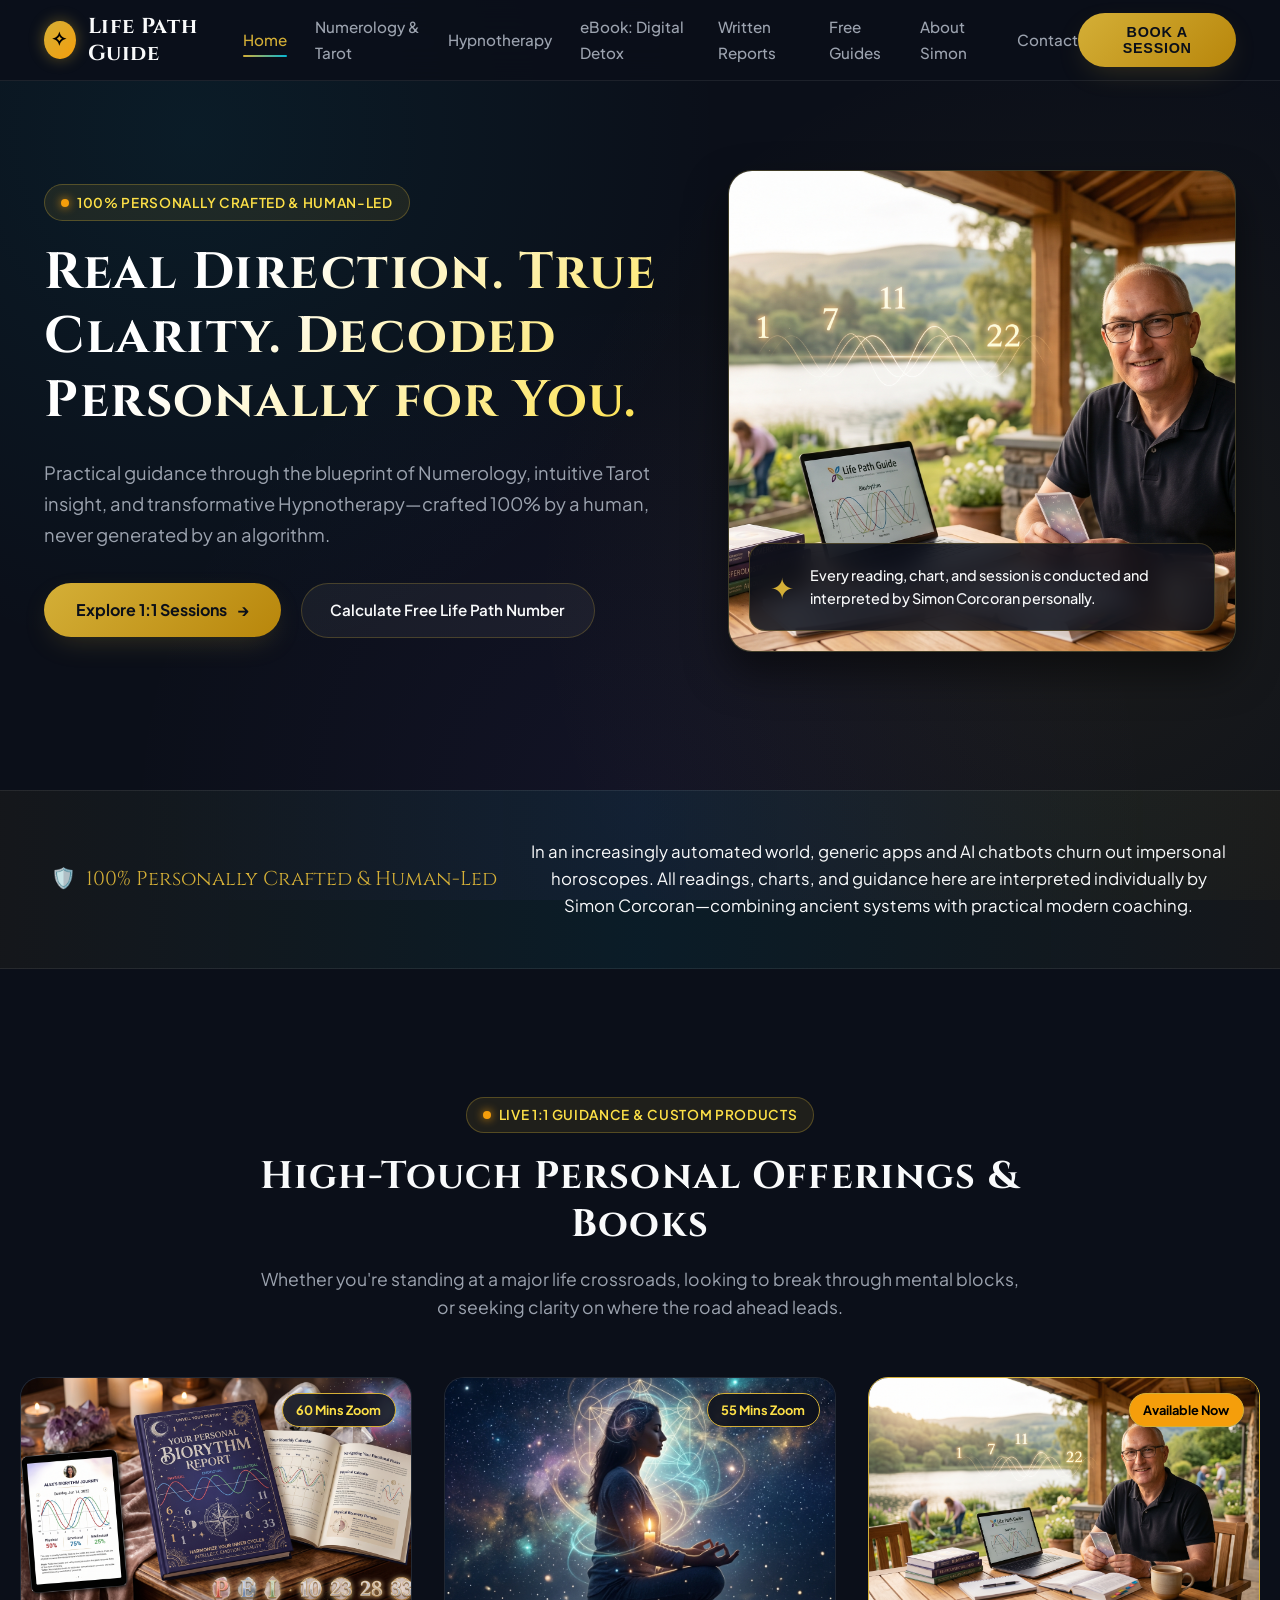
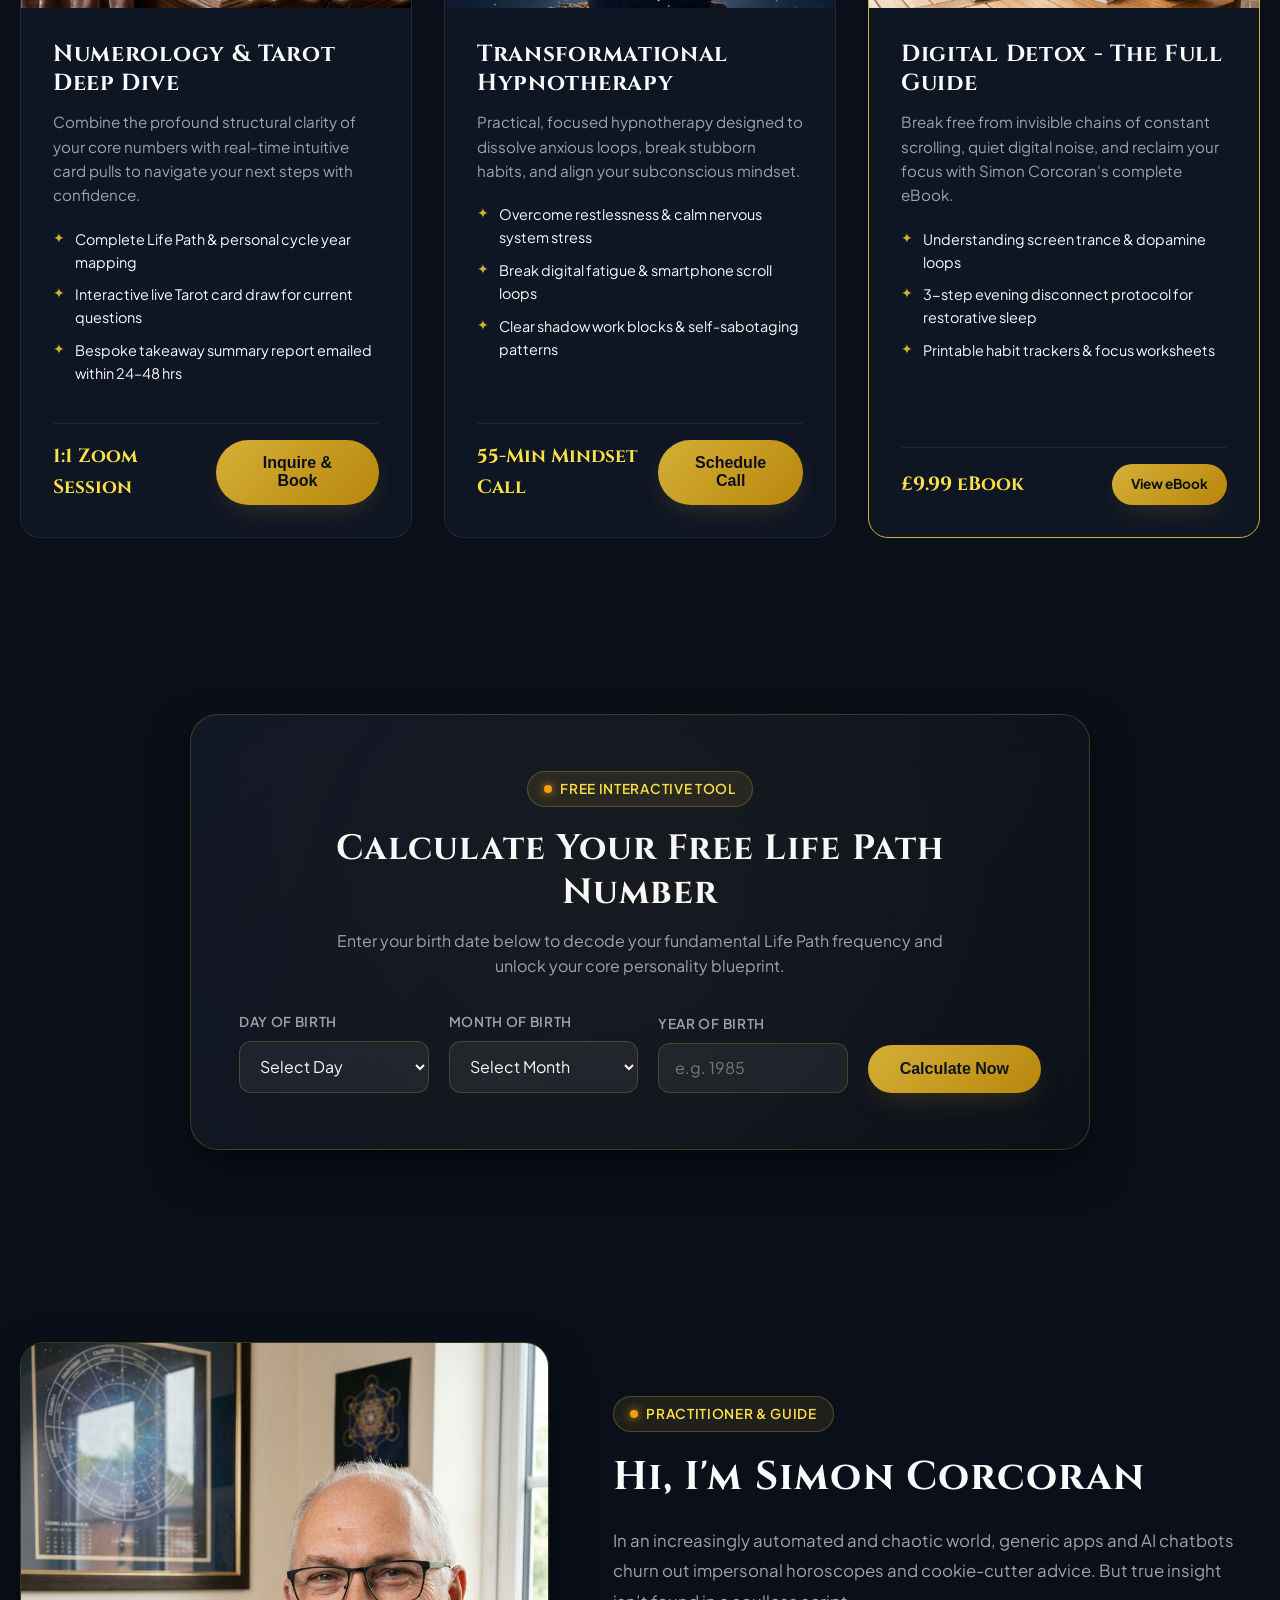
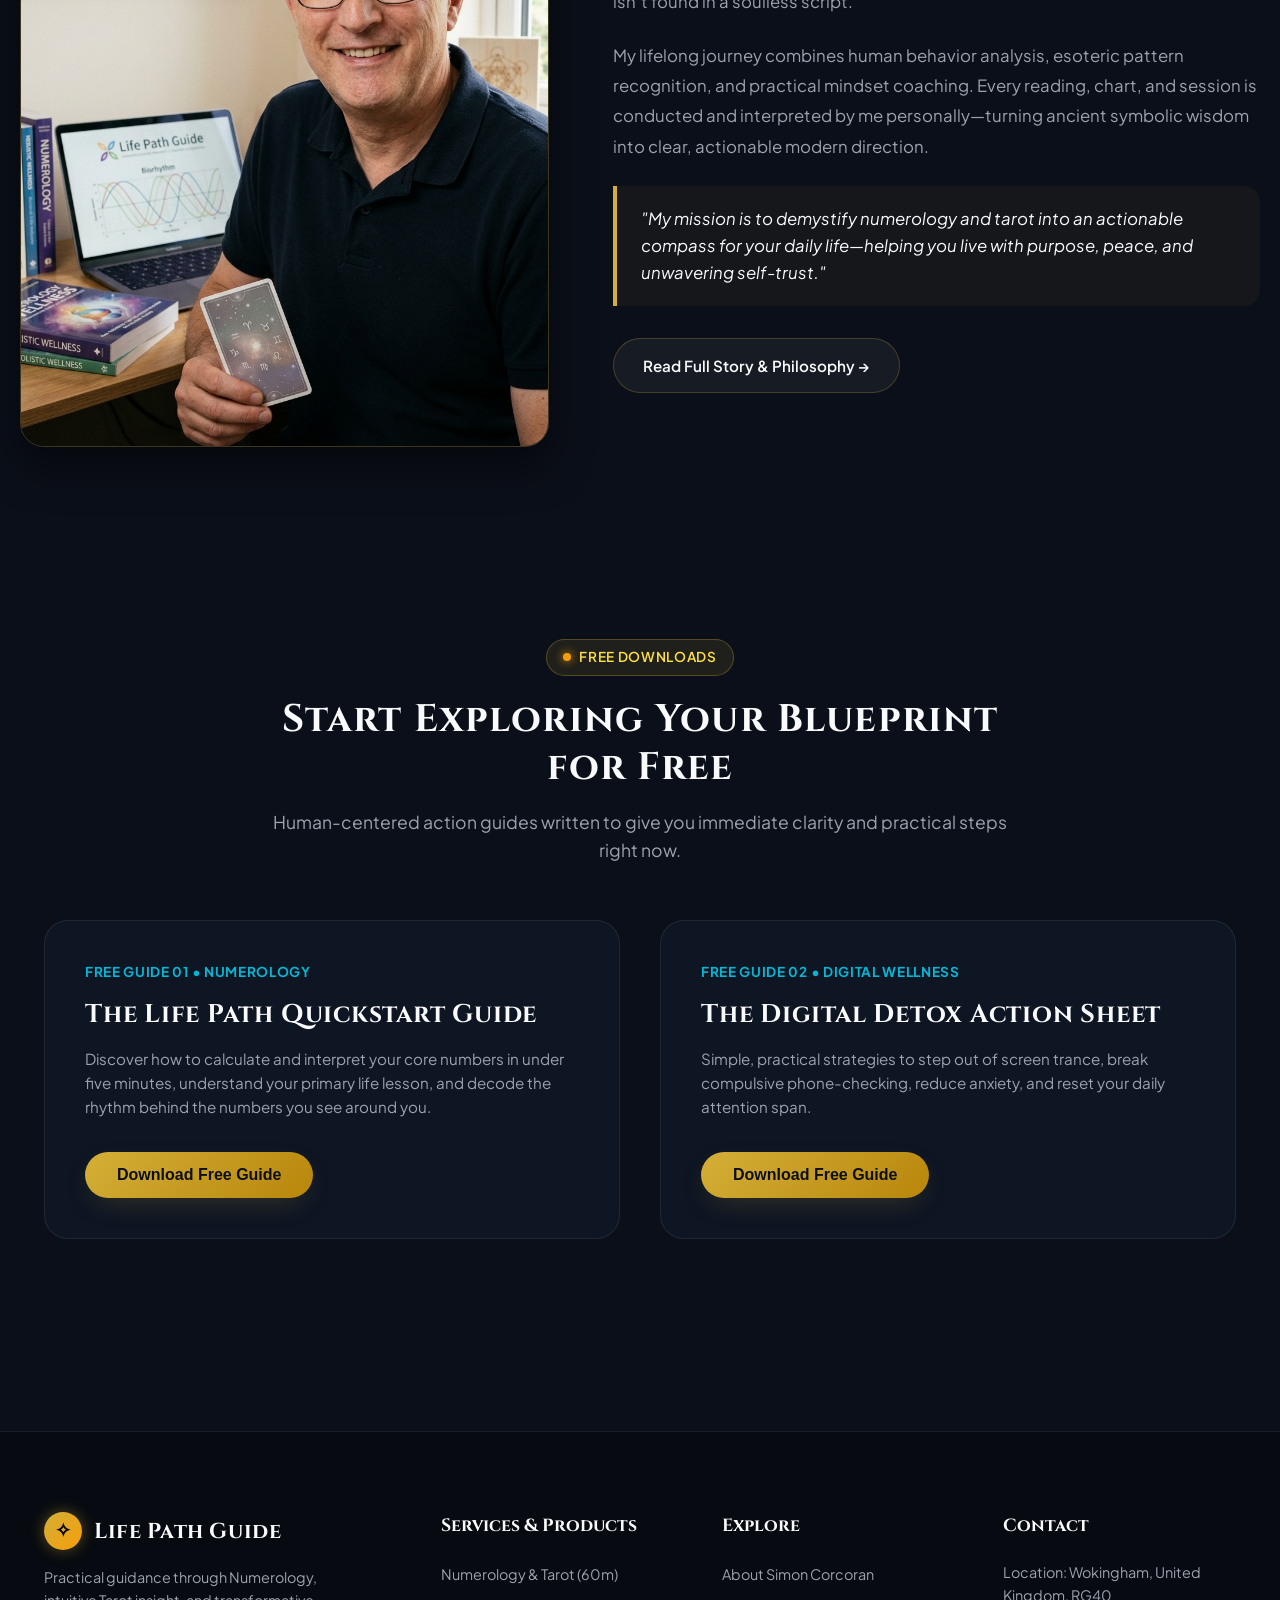
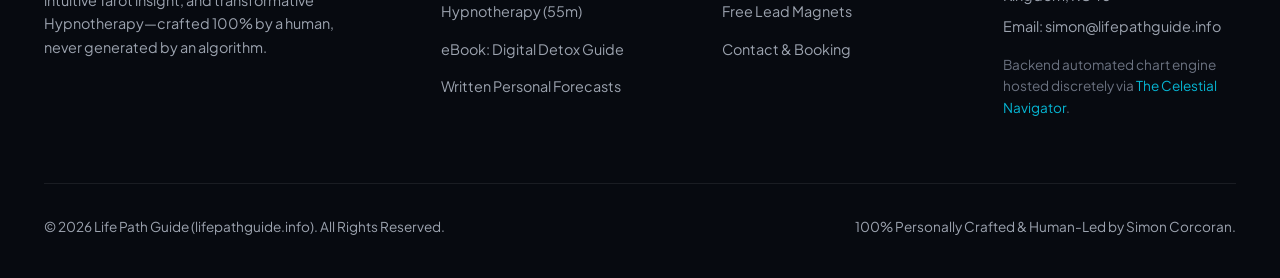
==== LifePathGuide/index.html @ 07bcfd87 "Initial commit for Life Path Guide site" ====
<!DOCTYPE html>
<html lang="en">
<head>
  <meta charset="UTF-8">
  <meta name="viewport" content="width=device-width, initial-scale=1.0">
  <title>Life Path Guide | Real Direction & True Clarity | Simon Corcoran</title>
  <meta name="description" content="Personal, human-centered Numerology, Tarot readings, and Hypnotherapy with Simon Corcoran. Demystifying your life path into actionable clarity.">
  <link rel="stylesheet" href="styles.css">
</head>
<body>

  <!-- HEADER / NAVIGATION -->
  <header class="site-header">
    <div class="container header-container">
      <a href="index.html" class="brand-logo">
        <span class="symbol">✧</span>
        <span>Life Path Guide</span>
      </a>

      <ul class="nav-links">
        <li><a href="index.html" class="nav-link active">Home</a></li>
        <li><a href="numerology-tarot.html" class="nav-link">Numerology & Tarot</a></li>
        <li><a href="hypnotherapy.html" class="nav-link">Hypnotherapy</a></li>
        <li><a href="digital-detox-ebook.html" class="nav-link">eBook: Digital Detox</a></li>
        <li><a href="written-reports.html" class="nav-link">Written Reports</a></li>
        <li><a href="free-guides.html" class="nav-link">Free Guides</a></li>
        <li><a href="about.html" class="nav-link">About Simon</a></li>
        <li><a href="contact.html" class="nav-link">Contact</a></li>
      </ul>

      <button class="nav-cta-btn" data-open-booking data-service="Numerology & Tarot Deep Dive (60 Mins)">
        <span>Book a Session</span>
      </button>

      <button class="mobile-menu-toggle" aria-label="Toggle Mobile Menu">☰</button>
    </div>
  </header>

  <!-- HERO SECTION -->
  <section class="hero-section">
    <div class="container hero-grid">
      <div class="hero-content">
        <div class="badge-pill">
          <span class="icon-dot"></span>
          <span>100% Personally Crafted & Human-Led</span>
        </div>
        <h1>Real Direction. True Clarity. Decoded Personally for You.</h1>
        <p class="hero-subtitle">
          Practical guidance through the blueprint of Numerology, intuitive Tarot insight, and transformative Hypnotherapy—crafted 100% by a human, never generated by an algorithm.
        </p>
        <div class="hero-ctas">
          <a href="#services" class="btn-primary">
            <span>Explore 1:1 Sessions</span>
            <span>→</span>
          </a>
          <a href="#calculator" class="btn-secondary">
            <span>Calculate Free Life Path Number</span>
          </a>
        </div>
      </div>

      <div class="hero-media-card">
        <img src="assets/images/digital-products-hero.jpg" alt="Life Path Guide Biorhythm & Numerology Forecasts">
        <div class="hero-overlay-tag">
          <span class="tag-icon">✦</span>
          <p>Every reading, chart, and session is conducted and interpreted by Simon Corcoran personally.</p>
        </div>
      </div>
    </div>
  </section>

  <!-- CORE DIFFERENTIATOR BANNER -->
  <section class="differentiator-banner">
    <div class="container banner-content">
      <div class="banner-badge">
        <span>🛡️</span>
        <span>100% Personally Crafted & Human-Led</span>
      </div>
      <p class="banner-text">
        In an increasingly automated world, generic apps and AI chatbots churn out impersonal horoscopes. All readings, charts, and guidance here are interpreted individually by Simon Corcoran—combining ancient systems with practical modern coaching.
      </p>
    </div>
  </section>

  <!-- SECTION 1: 1:1 LIVE SESSIONS & FEATURED EBOOK -->
  <section id="services" class="container" style="padding: 5rem 0;">
    <div class="section-header">
      <div class="badge-pill">
        <span class="icon-dot"></span>
        <span>Live 1:1 Guidance & Custom Products</span>
      </div>
      <h2>High-Touch Personal Offerings & Books</h2>
      <p>Whether you're standing at a major life crossroads, looking to break through mental blocks, or seeking clarity on where the road ahead leads.</p>
    </div>

    <div class="grid-3">
      <!-- Card 1: Numerology & Tarot -->
      <div class="product-card">
        <div class="card-img-wrapper">
          <img src="assets/images/numerology-workspace.jpg" alt="Numerology and Tarot 60 Mins Zoom Session">
          <span class="card-tag">60 Mins Zoom</span>
        </div>
        <div class="card-body">
          <h3>Numerology & Tarot Deep Dive</h3>
          <p class="card-pitch">Combine the profound structural clarity of your core numbers with real-time intuitive card pulls to navigate your next steps with confidence.</p>
          <ul class="card-features">
            <li>Complete Life Path & personal cycle year mapping</li>
            <li>Interactive live Tarot card draw for current questions</li>
            <li>Bespoke takeaway summary report emailed within 24–48 hrs</li>
          </ul>
          <div class="card-footer">
            <span class="card-price">1:1 Zoom Session</span>
            <button class="btn-primary" data-open-booking data-service="Numerology & Tarot Deep Dive (60 Mins)">Inquire & Book</button>
          </div>
        </div>
      </div>

      <!-- Card 2: Hypnotherapy -->
      <div class="product-card">
        <div class="card-img-wrapper">
          <img src="assets/images/hypnotherapy-transformational.png" alt="Transformational Hypnotherapy Session">
          <span class="card-tag">55 Mins Zoom</span>
        </div>
        <div class="card-body">
          <h3>Transformational Hypnotherapy</h3>
          <p class="card-pitch">Practical, focused hypnotherapy designed to dissolve anxious loops, break stubborn habits, and align your subconscious mindset.</p>
          <ul class="card-features">
            <li>Overcome restlessness & calm nervous system stress</li>
            <li>Break digital fatigue & smartphone scroll loops</li>
            <li>Clear shadow work blocks & self-sabotaging patterns</li>
          </ul>
          <div class="card-footer">
            <span class="card-price">55-Min Mindset Call</span>
            <button class="btn-primary" data-open-booking data-service="Transformational Hypnotherapy (55 Mins)">Schedule Call</button>
          </div>
        </div>
      </div>

      <!-- Card 3: Featured eBook Digital Detox -->
      <div class="product-card" style="border-color: var(--gold-primary);">
        <div class="card-img-wrapper">
          <img src="assets/images/digital-products-hero.jpg" alt="Digital Detox The Full Guide eBook by Simon Corcoran">
          <span class="card-tag" style="background: var(--gold-glow); color: #000;">Available Now</span>
        </div>
        <div class="card-body">
          <h3>Digital Detox - The Full Guide</h3>
          <p class="card-pitch">Break free from invisible chains of constant scrolling, quiet digital noise, and reclaim your focus with Simon Corcoran's complete eBook.</p>
          <ul class="card-features">
            <li>Understanding screen trance & dopamine loops</li>
            <li>3-step evening disconnect protocol for restorative sleep</li>
            <li>Printable habit trackers & focus worksheets</li>
          </ul>
          <div class="card-footer">
            <span class="card-price">£9.99 eBook</span>
            <a href="digital-detox-ebook.html" class="btn-primary" style="padding: 0.6rem 1.2rem; font-size: 0.85rem;">View eBook</a>
          </div>
        </div>
      </div>
    </div>
  </section>

  <!-- INTERACTIVE CALCULATOR SECTION -->
  <section id="calculator" class="calculator-section">
    <div class="container">
      <div class="calculator-box">
        <div style="text-align: center; max-width: 650px; margin: 0 auto 2rem;">
          <div class="badge-pill">
            <span class="icon-dot"></span>
            <span>Free Interactive Tool</span>
          </div>
          <h2 style="font-size: 2.2rem; margin-bottom: 0.8rem;">Calculate Your Free Life Path Number</h2>
          <p>Enter your birth date below to decode your fundamental Life Path frequency and unlock your core personality blueprint.</p>
        </div>

        <div class="calc-inputs">
          <div class="input-group">
            <label for="calcDay">Day of Birth</label>
            <select id="calcDay">
              <option value="">Select Day</option>
              <script>
                for(let i=1; i<=31; i++) {
                  document.write(`<option value="${i}">${i}</option>`);
                }
              </script>
            </select>
          </div>

          <div class="input-group">
            <label for="calcMonth">Month of Birth</label>
            <select id="calcMonth">
              <option value="">Select Month</option>
              <option value="1">January (1)</option>
              <option value="2">February (2)</option>
              <option value="3">March (3)</option>
              <option value="4">April (4)</option>
              <option value="5">May (5)</option>
              <option value="6">June (6)</option>
              <option value="7">July (7)</option>
              <option value="8">August (8)</option>
              <option value="9">September (9)</option>
              <option value="10">October (10)</option>
              <option value="11">November (11)</option>
              <option value="12">December (12)</option>
            </select>
          </div>

          <div class="input-group">
            <label for="calcYear">Year of Birth</label>
            <input type="number" id="calcYear" placeholder="e.g. 1985" min="1920" max="2026">
          </div>

          <button id="calcBtn" class="btn-primary" style="height: 48px;">
            <span>Calculate Now</span>
          </button>
        </div>

        <!-- Result Card -->
        <div id="calcResultDisplay" class="calc-result-display">
          <div class="calc-result-header">
            <div id="resNumberBadge" class="number-badge">7</div>
            <div>
              <h4 id="resTitle">Life Path 7: The Intuitive Seeker</h4>
              <p id="resTrait">Wisdom, Esoteric Depth & Truth Seeking</p>
            </div>
          </div>
          <div class="calc-result-body">
            <p id="resDesc">Your Life Path number reveals the core frequency of your lifetime.</p>
            <div style="display: flex; gap: 1rem; align-items: center; flex-wrap: wrap;">
              <button class="btn-primary" data-open-booking data-service="Numerology & Tarot Deep Dive (60 Mins)">Book Full 60-Min Zoom Session</button>
              <a href="numerology-tarot.html" class="btn-secondary">Learn How We Unpack This</a>
            </div>
          </div>
        </div>
      </div>
    </div>
  </section>

  <!-- SECTION 2: ABOUT SIMON -->
  <section class="about-section container">
    <div class="about-grid">
      <div class="about-img-frame">
        <img src="assets/images/simon-portrait.jpg" alt="Simon Corcoran Life Path Guide Practitioner">
      </div>
      <div class="about-content">
        <div class="badge-pill">
          <span class="icon-dot"></span>
          <span>Practitioner & Guide</span>
        </div>
        <h2>Hi, I'm Simon Corcoran</h2>
        <p class="about-bio">
          In an increasingly automated and chaotic world, generic apps and AI chatbots churn out impersonal horoscopes and cookie-cutter advice. But true insight isn’t found in a soulless script.
        </p>
        <p class="about-bio">
          My lifelong journey combines human behavior analysis, esoteric pattern recognition, and practical mindset coaching. Every reading, chart, and session is conducted and interpreted by me personally—turning ancient symbolic wisdom into clear, actionable modern direction.
        </p>

        <div class="philosophy-box">
          <p>"My mission is to demystify numerology and tarot into an actionable compass for your daily life—helping you live with purpose, peace, and unwavering self-trust."</p>
        </div>

        <a href="about.html" class="btn-secondary">Read Full Story & Philosophy →</a>
      </div>
    </div>
  </section>

  <!-- SECTION 3: FREE RESOURCES & LEAD MAGNETS -->
  <section class="lead-magnets-section">
    <div class="container">
      <div class="section-header">
        <div class="badge-pill">
          <span class="icon-dot"></span>
          <span>Free Downloads</span>
        </div>
        <h2>Start Exploring Your Blueprint for Free</h2>
        <p>Human-centered action guides written to give you immediate clarity and practical steps right now.</p>
      </div>

      <div class="grid-2">
        <!-- Guide 1 -->
        <div class="guide-card">
          <span class="guide-badge">Free Guide 01 • Numerology</span>
          <h3>The Life Path Quickstart Guide</h3>
          <p>Discover how to calculate and interpret your core numbers in under five minutes, understand your primary life lesson, and decode the rhythm behind the numbers you see around you.</p>
          <div>
            <button class="btn-primary" data-open-guide data-guide="The Life Path Quickstart Guide">Download Free Guide</button>
          </div>
        </div>

        <!-- Guide 2 -->
        <div class="guide-card">
          <span class="guide-badge">Free Guide 02 • Digital Wellness</span>
          <h3>The Digital Detox Action Sheet</h3>
          <p>Simple, practical strategies to step out of screen trance, break compulsive phone-checking, reduce anxiety, and reset your daily attention span.</p>
          <div>
            <button class="btn-primary" data-open-guide data-guide="The Digital Detox Action Sheet">Download Free Guide</button>
          </div>
        </div>
      </div>
    </div>
  </section>

  <!-- FOOTER -->
  <footer class="site-footer">
    <div class="container">
      <div class="footer-grid">
        <div class="footer-brand">
          <a href="index.html" class="brand-logo">
            <span class="symbol">✧</span>
            <span>Life Path Guide</span>
          </a>
          <p>Practical guidance through Numerology, intuitive Tarot insight, and transformative Hypnotherapy—crafted 100% by a human, never generated by an algorithm.</p>
        </div>

        <div class="footer-col">
          <h5>Services & Products</h5>
          <ul class="footer-links">
            <li><a href="numerology-tarot.html">Numerology & Tarot (60m)</a></li>
            <li><a href="hypnotherapy.html">Hypnotherapy (55m)</a></li>
            <li><a href="digital-detox-ebook.html">eBook: Digital Detox Guide</a></li>
            <li><a href="written-reports.html">Written Personal Forecasts</a></li>
          </ul>
        </div>

        <div class="footer-col">
          <h5>Explore</h5>
          <ul class="footer-links">
            <li><a href="about.html">About Simon Corcoran</a></li>
            <li><a href="free-guides.html">Free Lead Magnets</a></li>
            <li><a href="contact.html">Contact & Booking</a></li>
          </ul>
        </div>

        <div class="footer-col">
          <h5>Contact</h5>
          <p style="font-size: 0.9rem; color: var(--text-muted);">Location: Wokingham, United Kingdom, RG40</p>
          <p style="font-size: 0.9rem; color: var(--text-muted); margin-top: 0.5rem;">Email: simon@lifepathguide.info</p>
          <p style="font-size: 0.85rem; margin-top: 1rem; color: var(--text-dim);">
            Backend automated chart engine hosted discretely via <a href="https://www.thecelestialnavigator.com/" target="_blank" class="satellite-link">The Celestial Navigator</a>.
          </p>
        </div>
      </div>

      <div class="footer-bottom">
        <p>&copy; 2026 Life Path Guide (lifepathguide.info). All Rights Reserved.</p>
        <p>100% Personally Crafted & Human-Led by Simon Corcoran.</p>
      </div>
    </div>
  </footer>

  <!-- BOOKING MODAL -->
  <div id="bookingModal" class="modal-overlay">
    <div class="modal-card">
      <button id="closeBookingModal" class="modal-close-btn">✕</button>
      <h3 class="modal-title">Inquire & Book a 1:1 Session</h3>
      <p class="modal-subtitle">Direct, friction-free booking. Speak directly with Simon to set your date & time.</p>

      <form id="bookingForm" class="form-grid">
        <div class="form-field">
          <label for="bookServiceSelect">Service Selected</label>
          <select id="bookingServiceSelect" required>
            <option value="Numerology & Tarot Deep Dive (60 Mins)">Numerology & Tarot Deep Dive (60 Mins Zoom)</option>
            <option value="Transformational Hypnotherapy (55 Mins)">Transformational Hypnotherapy (55 Mins Zoom)</option>
            <option value="Digital Detox eBook Purchase">Digital Detox - The Full Guide (eBook)</option>
            <option value="Written Forecast Report">Written Forecast Report (24–48 Hr Email)</option>
          </select>
        </div>

        <div class="form-field">
          <label for="bookName">Your Full Name</label>
          <input type="text" id="bookName" placeholder="e.g. Sarah Jenkins" required>
        </div>

        <div class="form-field">
          <label for="bookEmail">Email Address</label>
          <input type="email" id="bookEmail" placeholder="sarah@example.com" required>
        </div>

        <div class="form-field">
          <label for="bookDate">Preferred Date / Time Window</label>
          <input type="text" id="bookDate" placeholder="e.g. Next Tuesday afternoon">
        </div>

        <div class="form-field">
          <label for="bookNotes">What specific questions or area of focus would you like to explore?</label>
          <textarea id="bookNotes" placeholder="Share any context about your current life situation..."></textarea>
        </div>

        <button type="submit" class="btn-primary" style="width: 100%; justify-content: center; margin-top: 1rem;">
          Submit Request to Simon
        </button>
      </form>
    </div>
  </div>

  <!-- FREE GUIDE DOWNLOAD MODAL -->
  <div id="guideModal" class="modal-overlay">
    <div class="modal-card">
      <button id="closeGuideModal" class="modal-close-btn">✕</button>
      <h3 id="modalGuideTitle" class="modal-title">Download Free Guide</h3>
      <p class="modal-subtitle">Enter your email below to receive instant access to your PDF copy.</p>

      <form id="guideForm" class="form-grid">
        <div class="form-field">
          <label for="guideName">First Name</label>
          <input type="text" id="guideName" placeholder="e.g. Alex" required>
        </div>

        <div class="form-field">
          <label for="guideEmail">Email Address</label>
          <input type="email" id="guideEmail" placeholder="alex@example.com" required>
        </div>

        <button type="submit" class="btn-primary" style="width: 100%; justify-content: center; margin-top: 1rem;">
          Get Instant Free Access
        </button>
      </form>
    </div>
  </div>

  <script src="main.js"></script>
</body>
</html>
---- LifePathGuide/styles.css ----
/* ==========================================================================
   LIFE PATH GUIDE - Core Design System & Styling
   Domain: lifepathguide.info | Practicioner: Simon Corcoran
   Theme: Premium Dark Celestial & Human-Led Mindset Transformation
   ========================================================================== */

@import url('https://fonts.googleapis.com/css2?family=Cinzel:wght@500;600;700;800&family=Plus+Jakarta+Sans:wght@300;400;500;600;700&display=swap');

:root {
  /* Color Tokens */
  --bg-dark: #0B0F19;
  --bg-card: rgba(17, 24, 39, 0.75);
  --bg-card-hover: rgba(26, 36, 56, 0.85);
  --bg-nav: rgba(11, 15, 25, 0.85);
  
  --gold-primary: #D4AF37;
  --gold-glow: #F59E0B;
  --gold-light: #FDE047;
  
  --cyan-accent: #06B6D4;
  --cyan-glow: #38BDF8;
  --purple-accent: #8B5CF6;
  
  --text-main: #F9FAFB;
  --text-muted: #9CA3AF;
  --text-dim: #6B7280;
  
  --border-glow: rgba(212, 175, 55, 0.25);
  --border-subtle: rgba(255, 255, 255, 0.08);
  
  /* Fonts */
  --font-heading: 'Cinzel', serif;
  --font-body: 'Plus Jakarta Sans', -apple-system, BlinkMacSystemFont, sans-serif;
  
  /* Transition & Shadow */
  --transition-fast: 0.2s cubic-bezier(0.4, 0, 0.2, 1);
  --transition-smooth: 0.35s cubic-bezier(0.16, 1, 0.3, 1);
  --shadow-gold: 0 10px 30px -10px rgba(212, 175, 55, 0.25);
  --shadow-card: 0 20px 40px rgba(0, 0, 0, 0.5);
}

/* Reset & Base */
*, *::before, *::after {
  box-sizing: border-box;
  margin: 0;
  padding: 0;
}

html {
  scroll-behavior: smooth;
  font-size: 16px;
}

body {
  background-color: var(--bg-dark);
  color: var(--text-main);
  font-family: var(--font-body);
  line-height: 1.6;
  overflow-x: hidden;
  position: relative;
  background-image: 
    radial-gradient(circle at 15% 15%, rgba(6, 182, 212, 0.08) 0%, transparent 40%),
    radial-gradient(circle at 85% 65%, rgba(212, 175, 55, 0.08) 0%, transparent 45%),
    radial-gradient(circle at 50% 90%, rgba(139, 92, 246, 0.06) 0%, transparent 50%);
  background-attachment: fixed;
}

/* Typography */
h1, h2, h3, h4, .brand-logo {
  font-family: var(--font-heading);
  letter-spacing: 0.03em;
  color: var(--text-main);
  line-height: 1.25;
}

p {
  color: var(--text-muted);
}

a {
  color: var(--gold-primary);
  text-decoration: none;
  transition: color var(--transition-fast);
}

a:hover {
  color: var(--gold-light);
}

/* Container */
.container {
  width: 100%;
  max-width: 1240px;
  margin: 0 auto;
  padding: 0 1.5rem;
}

/* Header & Navigation */
.site-header {
  position: fixed;
  top: 0;
  left: 0;
  right: 0;
  z-index: 1000;
  background: var(--bg-nav);
  backdrop-filter: blur(16px);
  border-bottom: 1px solid var(--border-subtle);
  transition: all var(--transition-fast);
}

.header-container {
  display: flex;
  align-items: center;
  justify-content: space-between;
  height: 80px;
}

.brand-logo {
  display: flex;
  align-items: center;
  gap: 0.75rem;
  font-size: 1.35rem;
  font-weight: 700;
  color: var(--text-main);
}

.brand-logo .symbol {
  width: 38px;
  height: 38px;
  background: linear-gradient(135deg, var(--gold-primary), var(--gold-glow));
  border-radius: 50%;
  display: flex;
  align-items: center;
  justify-content: center;
  font-size: 1.2rem;
  color: #000;
  box-shadow: 0 0 15px rgba(212, 175, 55, 0.4);
}

.nav-links {
  display: flex;
  align-items: center;
  gap: 1.75rem;
  list-style: none;
}

.nav-link {
  color: var(--text-muted);
  font-size: 0.95rem;
  font-weight: 500;
  transition: color var(--transition-fast);
  position: relative;
  padding: 0.5rem 0;
}

.nav-link:hover, .nav-link.active {
  color: var(--gold-primary);
}

.nav-link.active::after {
  content: '';
  position: absolute;
  bottom: 0;
  left: 0;
  width: 100%;
  height: 2px;
  background: linear-gradient(90deg, var(--gold-primary), var(--cyan-accent));
  border-radius: 2px;
}

.nav-cta-btn {
  background: linear-gradient(135deg, var(--gold-primary), #B8860B);
  color: #0B0F19;
  font-weight: 700;
  font-size: 0.9rem;
  padding: 0.7rem 1.4rem;
  border-radius: 50px;
  text-transform: uppercase;
  letter-spacing: 0.05em;
  box-shadow: var(--shadow-gold);
  transition: all var(--transition-fast);
  display: inline-flex;
  align-items: center;
  gap: 0.5rem;
  border: none;
  cursor: pointer;
}

.nav-cta-btn:hover {
  transform: translateY(-2px);
  box-shadow: 0 12px 35px -5px rgba(212, 175, 55, 0.45);
  color: #000;
}

.mobile-menu-toggle {
  display: none;
  background: none;
  border: none;
  color: var(--text-main);
  font-size: 1.5rem;
  cursor: pointer;
}

/* Badge / Pills */
.badge-pill {
  display: inline-flex;
  align-items: center;
  gap: 0.5rem;
  padding: 0.4rem 1rem;
  border-radius: 50px;
  font-size: 0.85rem;
  font-weight: 600;
  letter-spacing: 0.05em;
  text-transform: uppercase;
  background: rgba(212, 175, 55, 0.1);
  border: 1px solid rgba(212, 175, 55, 0.3);
  color: var(--gold-light);
  margin-bottom: 1.25rem;
}

.badge-pill .icon-dot {
  width: 8px;
  height: 8px;
  background: var(--gold-glow);
  border-radius: 50%;
  box-shadow: 0 0 10px var(--gold-glow);
}

/* Hero Section */
.hero-section {
  padding: 170px 0 90px;
  position: relative;
}

.hero-grid {
  display: grid;
  grid-template-columns: 1.1fr 0.9fr;
  gap: 4rem;
  align-items: center;
}

.hero-content h1 {
  font-size: 3.2rem;
  margin-bottom: 1.5rem;
  background: linear-gradient(135deg, #FFFFFF 30%, var(--gold-light) 100%);
  -webkit-background-clip: text;
  -webkit-text-fill-color: transparent;
}

.hero-content p.hero-subtitle {
  font-size: 1.15rem;
  line-height: 1.7;
  margin-bottom: 2rem;
  color: var(--text-muted);
}

.hero-ctas {
  display: flex;
  align-items: center;
  gap: 1.25rem;
  flex-wrap: wrap;
}

.btn-primary {
  background: linear-gradient(135deg, var(--gold-primary), #B8860B);
  color: #0B0F19;
  font-weight: 700;
  padding: 0.9rem 2rem;
  border-radius: 50px;
  font-size: 1rem;
  box-shadow: var(--shadow-gold);
  border: none;
  cursor: pointer;
  display: inline-flex;
  align-items: center;
  gap: 0.6rem;
  transition: all var(--transition-fast);
}

.btn-primary:hover {
  transform: translateY(-2px);
  box-shadow: 0 15px 40px rgba(212, 175, 55, 0.4);
  color: #000;
}

.btn-secondary {
  background: rgba(255, 255, 255, 0.05);
  border: 1px solid var(--border-glow);
  color: var(--text-main);
  font-weight: 600;
  padding: 0.9rem 1.8rem;
  border-radius: 50px;
  font-size: 0.95rem;
  display: inline-flex;
  align-items: center;
  gap: 0.5rem;
  transition: all var(--transition-fast);
  cursor: pointer;
}

.btn-secondary:hover {
  background: rgba(212, 175, 55, 0.15);
  border-color: var(--gold-primary);
  color: var(--gold-light);
}

.hero-media-card {
  position: relative;
  border-radius: 24px;
  overflow: hidden;
  background: var(--bg-card);
  border: 1px solid var(--border-glow);
  box-shadow: var(--shadow-card);
}

.hero-media-card img {
  width: 100%;
  height: 480px;
  object-fit: cover;
  display: block;
}

.hero-overlay-tag {
  position: absolute;
  bottom: 20px;
  left: 20px;
  right: 20px;
  background: rgba(11, 15, 25, 0.85);
  backdrop-filter: blur(12px);
  padding: 1.25rem;
  border-radius: 16px;
  border: 1px solid var(--border-glow);
  display: flex;
  align-items: center;
  gap: 1rem;
}

.hero-overlay-tag .tag-icon {
  font-size: 1.8rem;
  color: var(--gold-primary);
}

.hero-overlay-tag p {
  font-size: 0.9rem;
  color: var(--text-main);
  margin: 0;
  font-weight: 500;
}

/* Core Differentiator Banner */
.differentiator-banner {
  padding: 3rem 0;
  background: linear-gradient(90deg, rgba(212, 175, 55, 0.05), rgba(6, 182, 212, 0.08), rgba(212, 175, 55, 0.05));
  border-top: 1px solid var(--border-subtle);
  border-bottom: 1px solid var(--border-subtle);
  margin: 3rem 0;
}

.banner-content {
  display: flex;
  align-items: center;
  justify-content: center;
  gap: 2rem;
  text-align: center;
  flex-wrap: wrap;
}

.banner-badge {
  font-family: var(--font-heading);
  font-size: 1.25rem;
  color: var(--gold-primary);
  display: flex;
  align-items: center;
  gap: 0.6rem;
}

.banner-text {
  font-size: 1.05rem;
  color: var(--text-main);
  max-width: 700px;
}

/* Section Header */
.section-header {
  text-align: center;
  max-width: 760px;
  margin: 0 auto 3.5rem;
}

.section-header h2 {
  font-size: 2.4rem;
  margin-bottom: 1rem;
}

.section-header p {
  font-size: 1.1rem;
}

/* Cards Grid Layout */
.grid-3 {
  display: grid;
  grid-template-columns: repeat(3, 1fr);
  gap: 2rem;
}

.grid-2 {
  display: grid;
  grid-template-columns: repeat(2, 1fr);
  gap: 2.5rem;
}

.product-card {
  background: var(--bg-card);
  backdrop-filter: blur(16px);
  border: 1px solid var(--border-subtle);
  border-radius: 20px;
  overflow: hidden;
  transition: all var(--transition-smooth);
  display: flex;
  flex-direction: column;
  position: relative;
}

.product-card:hover {
  transform: translateY(-8px);
  border-color: var(--border-glow);
  box-shadow: 0 20px 45px rgba(0, 0, 0, 0.6), 0 0 25px rgba(212, 175, 55, 0.15);
  background: var(--bg-card-hover);
}

.card-img-wrapper {
  position: relative;
  height: 230px;
  overflow: hidden;
}

.card-img-wrapper img {
  width: 100%;
  height: 100%;
  object-fit: cover;
  transition: transform 0.6s ease;
}

.product-card:hover .card-img-wrapper img {
  transform: scale(1.05);
}

.card-tag {
  position: absolute;
  top: 15px;
  right: 15px;
  background: rgba(11, 15, 25, 0.85);
  backdrop-filter: blur(8px);
  border: 1px solid var(--gold-primary);
  color: var(--gold-light);
  font-size: 0.8rem;
  font-weight: 700;
  padding: 0.35rem 0.85rem;
  border-radius: 50px;
}

.card-body {
  padding: 2rem;
  display: flex;
  flex-direction: column;
  flex-grow: 1;
}

.card-body h3 {
  font-size: 1.45rem;
  margin-bottom: 0.75rem;
}

.card-body p.card-pitch {
  font-size: 0.95rem;
  margin-bottom: 1.25rem;
  line-height: 1.6;
}

.card-features {
  list-style: none;
  margin-bottom: 1.75rem;
  flex-grow: 1;
}

.card-features li {
  font-size: 0.9rem;
  color: var(--text-main);
  margin-bottom: 0.6rem;
  display: flex;
  align-items: flex-start;
  gap: 0.6rem;
}

.card-features li::before {
  content: "✦";
  color: var(--gold-primary);
  font-size: 0.85rem;
  line-height: 1.4;
}

.card-footer {
  margin-top: auto;
  display: flex;
  align-items: center;
  justify-content: space-between;
  gap: 1rem;
  padding-top: 1rem;
  border-top: 1px solid var(--border-subtle);
}

.card-price {
  font-size: 1.2rem;
  font-weight: 700;
  color: var(--gold-light);
  font-family: var(--font-heading);
}

/* Interactive Life Path Calculator Section */
.calculator-section {
  padding: 6rem 0;
  background: relative;
}

.calculator-box {
  background: linear-gradient(135deg, rgba(17, 24, 39, 0.9), rgba(11, 15, 25, 0.95));
  backdrop-filter: blur(20px);
  border: 1px solid var(--border-glow);
  border-radius: 28px;
  padding: 3.5rem 3rem;
  box-shadow: var(--shadow-card);
  max-width: 900px;
  margin: 0 auto;
  position: relative;
  overflow: hidden;
}

.calculator-box::before {
  content: '';
  position: absolute;
  top: -50%;
  left: -50%;
  width: 200%;
  height: 200%;
  background: radial-gradient(circle at 50% 50%, rgba(212, 175, 55, 0.05) 0%, transparent 60%);
  pointer-events: none;
}

.calc-inputs {
  display: grid;
  grid-template-columns: repeat(3, 1fr) auto;
  gap: 1.25rem;
  align-items: end;
  margin-top: 2rem;
}

.input-group {
  display: flex;
  flex-direction: column;
  gap: 0.5rem;
}

.input-group label {
  font-size: 0.85rem;
  font-weight: 600;
  text-transform: uppercase;
  letter-spacing: 0.05em;
  color: var(--text-muted);
}

.input-group select, .input-group input {
  background: rgba(255, 255, 255, 0.06);
  border: 1px solid var(--border-glow);
  color: var(--text-main);
  padding: 0.85rem 1rem;
  border-radius: 12px;
  font-size: 1rem;
  font-family: var(--font-body);
  outline: none;
  transition: border-color var(--transition-fast);
}

.input-group select:focus, .input-group input:focus {
  border-color: var(--gold-primary);
  box-shadow: 0 0 12px rgba(212, 175, 55, 0.3);
}

.calc-result-display {
  margin-top: 2.5rem;
  padding: 2rem;
  background: rgba(11, 15, 25, 0.7);
  border-radius: 20px;
  border: 1px solid var(--border-glow);
  display: none;
  animation: fadeIn 0.4s ease forwards;
}

@keyframes fadeIn {
  from { opacity: 0; transform: translateY(10px); }
  to { opacity: 1; transform: translateY(0); }
}

.calc-result-header {
  display: flex;
  align-items: center;
  gap: 1.5rem;
  margin-bottom: 1.25rem;
}

.number-badge {
  width: 70px;
  height: 70px;
  border-radius: 50%;
  background: linear-gradient(135deg, var(--gold-primary), var(--gold-glow));
  color: #000;
  display: flex;
  align-items: center;
  justify-content: center;
  font-size: 2.2rem;
  font-weight: 800;
  font-family: var(--font-heading);
  box-shadow: 0 0 25px rgba(212, 175, 55, 0.5);
  flex-shrink: 0;
}

.calc-result-header h4 {
  font-size: 1.6rem;
  color: var(--gold-light);
}

.calc-result-header p {
  font-size: 0.95rem;
  color: var(--cyan-accent);
}

.calc-result-body p {
  font-size: 1rem;
  line-height: 1.7;
  color: var(--text-main);
  margin-bottom: 1.5rem;
}

/* About Section */
.about-section {
  padding: 6rem 0;
}

.about-grid {
  display: grid;
  grid-template-columns: 0.9fr 1.1fr;
  gap: 4rem;
  align-items: center;
}

.about-img-frame {
  position: relative;
  border-radius: 24px;
  overflow: hidden;
  border: 1px solid var(--border-glow);
  box-shadow: var(--shadow-card);
}

.about-img-frame img {
  width: 100%;
  height: auto;
  display: block;
}

.about-content h2 {
  font-size: 2.5rem;
  margin-bottom: 1.5rem;
}

.about-bio {
  font-size: 1.05rem;
  line-height: 1.8;
  color: var(--text-muted);
  margin-bottom: 1.5rem;
}

.philosophy-box {
  background: rgba(212, 175, 55, 0.05);
  border-left: 4px solid var(--gold-primary);
  padding: 1.25rem 1.5rem;
  border-radius: 0 16px 16px 0;
  margin-bottom: 2rem;
}

.philosophy-box p {
  font-style: italic;
  color: var(--text-main);
  font-size: 1.05rem;
}

/* Free Guides / Lead Magnets */
.lead-magnets-section {
  padding: 6rem 0;
  background: rgba(11, 15, 25, 0.4);
}

.guide-card {
  background: var(--bg-card);
  border: 1px solid var(--border-subtle);
  border-radius: 24px;
  padding: 2.5rem;
  display: flex;
  flex-direction: column;
  transition: all var(--transition-smooth);
  position: relative;
}

.guide-card:hover {
  transform: translateY(-6px);
  border-color: var(--cyan-accent);
  box-shadow: 0 20px 40px rgba(6, 182, 212, 0.15);
}

.guide-badge {
  color: var(--cyan-accent);
  font-size: 0.85rem;
  font-weight: 700;
  text-transform: uppercase;
  letter-spacing: 0.05em;
  margin-bottom: 1rem;
}

.guide-card h3 {
  font-size: 1.6rem;
  margin-bottom: 1rem;
}

.guide-card p {
  font-size: 0.95rem;
  line-height: 1.6;
  margin-bottom: 2rem;
  flex-grow: 1;
}

/* Modal Windows */
.modal-overlay {
  position: fixed;
  top: 0;
  left: 0;
  right: 0;
  bottom: 0;
  background: rgba(5, 7, 12, 0.85);
  backdrop-filter: blur(12px);
  z-index: 2000;
  display: flex;
  align-items: center;
  justify-content: center;
  padding: 1.5rem;
  opacity: 0;
  visibility: hidden;
  transition: all var(--transition-smooth);
}

.modal-overlay.active {
  opacity: 1;
  visibility: visible;
}

.modal-card {
  background: var(--bg-dark);
  border: 1px solid var(--border-glow);
  border-radius: 28px;
  max-width: 620px;
  width: 100%;
  max-height: 90vh;
  overflow-y: auto;
  padding: 3rem 2.5rem;
  position: relative;
  box-shadow: 0 25px 60px rgba(0, 0, 0, 0.8);
  transform: scale(0.92);
  transition: transform var(--transition-smooth);
}

.modal-overlay.active .modal-card {
  transform: scale(1);
}

.modal-close-btn {
  position: absolute;
  top: 20px;
  right: 20px;
  background: rgba(255, 255, 255, 0.08);
  border: none;
  color: var(--text-main);
  width: 38px;
  height: 38px;
  border-radius: 50%;
  display: flex;
  align-items: center;
  justify-content: center;
  font-size: 1.2rem;
  cursor: pointer;
  transition: background var(--transition-fast);
}

.modal-close-btn:hover {
  background: rgba(212, 175, 55, 0.2);
  color: var(--gold-light);
}

.modal-title {
  font-size: 1.8rem;
  margin-bottom: 0.5rem;
}

.modal-subtitle {
  font-size: 0.95rem;
  margin-bottom: 2rem;
}

.form-grid {
  display: flex;
  flex-direction: column;
  gap: 1.25rem;
}

.form-field {
  display: flex;
  flex-direction: column;
  gap: 0.4rem;
}

.form-field label {
  font-size: 0.85rem;
  font-weight: 600;
  color: var(--text-muted);
}

.form-field input, .form-field select, .form-field textarea {
  background: rgba(255, 255, 255, 0.05);
  border: 1px solid var(--border-subtle);
  color: var(--text-main);
  padding: 0.85rem 1rem;
  border-radius: 12px;
  font-size: 0.95rem;
  font-family: var(--font-body);
  outline: none;
}

.form-field input:focus, .form-field select:focus, .form-field textarea:focus {
  border-color: var(--gold-primary);
  box-shadow: 0 0 10px rgba(212, 175, 55, 0.25);
}

.form-field textarea {
  resize: vertical;
  min-height: 100px;
}

/* Product Detail Page Specifics */
.page-hero {
  padding: 160px 0 70px;
  background: linear-gradient(180deg, rgba(11, 15, 25, 0.8) 0%, var(--bg-dark) 100%);
  border-bottom: 1px solid var(--border-subtle);
}

.page-hero-grid {
  display: grid;
  grid-template-columns: 1.1fr 0.9fr;
  gap: 3.5rem;
  align-items: center;
}

.detail-section {
  padding: 5rem 0;
}

.feature-box-grid {
  display: grid;
  grid-template-columns: repeat(3, 1fr);
  gap: 2rem;
  margin-top: 3rem;
}

.feature-box {
  background: var(--bg-card);
  border: 1px solid var(--border-subtle);
  border-radius: 20px;
  padding: 2rem;
}

.feature-box .box-icon {
  width: 50px;
  height: 50px;
  border-radius: 12px;
  background: rgba(212, 175, 55, 0.1);
  border: 1px solid var(--border-glow);
  color: var(--gold-primary);
  display: flex;
  align-items: center;
  justify-content: center;
  font-size: 1.5rem;
  margin-bottom: 1.25rem;
}

.feature-box h4 {
  font-size: 1.25rem;
  margin-bottom: 0.75rem;
}

.feature-box p {
  font-size: 0.9rem;
  line-height: 1.6;
}

/* Footer */
.site-footer {
  background: #070A10;
  border-top: 1px solid var(--border-subtle);
  padding: 5rem 0 2.5rem;
  margin-top: 6rem;
}

.footer-grid {
  display: grid;
  grid-template-columns: 1.5fr repeat(3, 1fr);
  gap: 3rem;
  margin-bottom: 4rem;
}

.footer-brand p {
  font-size: 0.9rem;
  margin-top: 1rem;
  max-width: 320px;
}

.footer-col h5 {
  font-family: var(--font-heading);
  font-size: 1.1rem;
  color: var(--text-main);
  margin-bottom: 1.25rem;
}

.footer-links {
  list-style: none;
  display: flex;
  flex-direction: column;
  gap: 0.75rem;
}

.footer-links a {
  color: var(--text-muted);
  font-size: 0.9rem;
}

.footer-links a:hover {
  color: var(--gold-light);
}

.footer-bottom {
  padding-top: 2rem;
  border-top: 1px solid var(--border-subtle);
  display: flex;
  align-items: center;
  justify-content: space-between;
  font-size: 0.85rem;
  color: var(--text-dim);
  flex-wrap: wrap;
  gap: 1rem;
}

.satellite-link {
  color: var(--cyan-accent);
  font-size: 0.85rem;
}

.satellite-link:hover {
  text-decoration: underline;
}

/* Responsive Media Queries */
@media (max-width: 1024px) {
  .hero-grid, .page-hero-grid, .about-grid {
    grid-template-columns: 1fr;
    gap: 3rem;
  }
  
  .grid-3, .feature-box-grid {
    grid-template-columns: repeat(2, 1fr);
  }
  
  .footer-grid {
    grid-template-columns: repeat(2, 1fr);
  }
}

@media (max-width: 768px) {
  .nav-links {
    display: none;
  }
  
  .mobile-menu-toggle {
    display: block;
  }
  
  .hero-content h1 {
    font-size: 2.3rem;
  }
  
  .grid-3, .grid-2, .feature-box-grid {
    grid-template-columns: 1fr;
  }
  
  .calc-inputs {
    grid-template-columns: 1fr;
  }
  
  .footer-grid {
    grid-template-columns: 1fr;
  }
  
  .banner-content {
    flex-direction: column;
    gap: 1rem;
  }
}
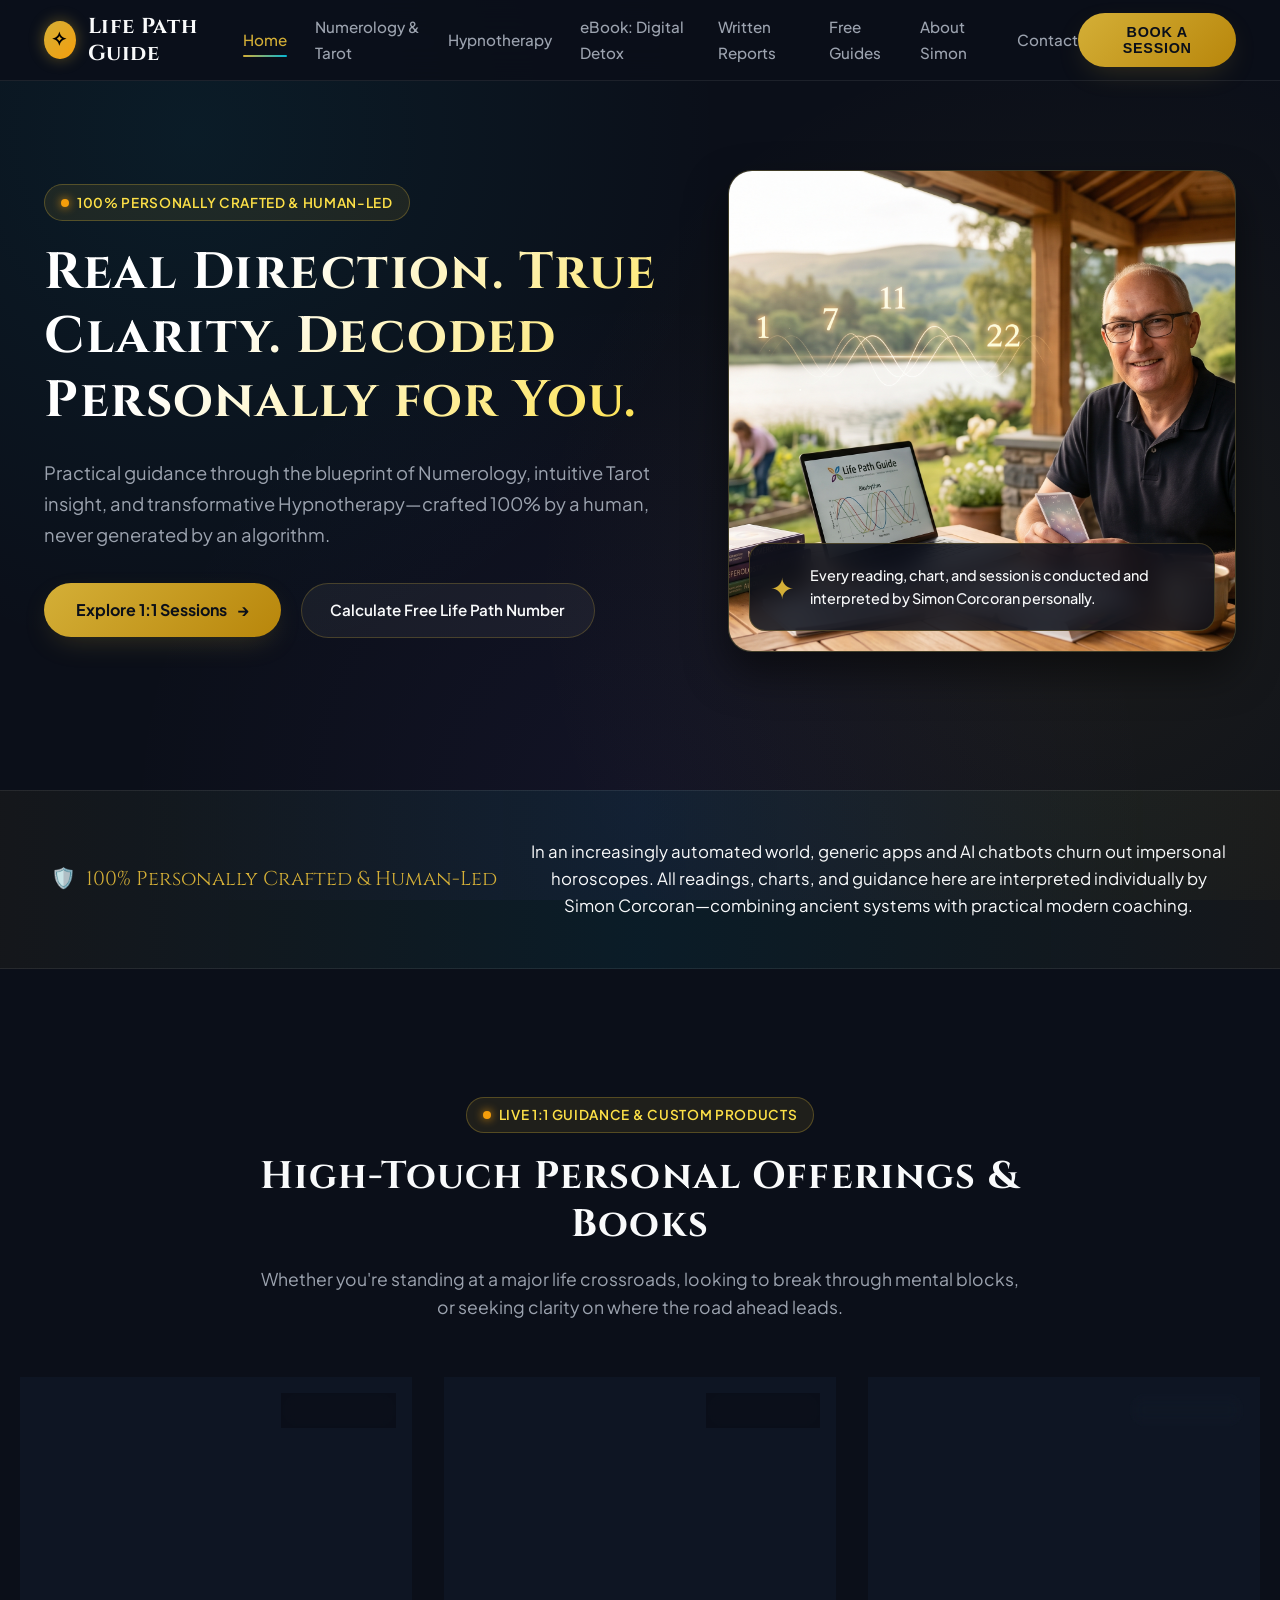
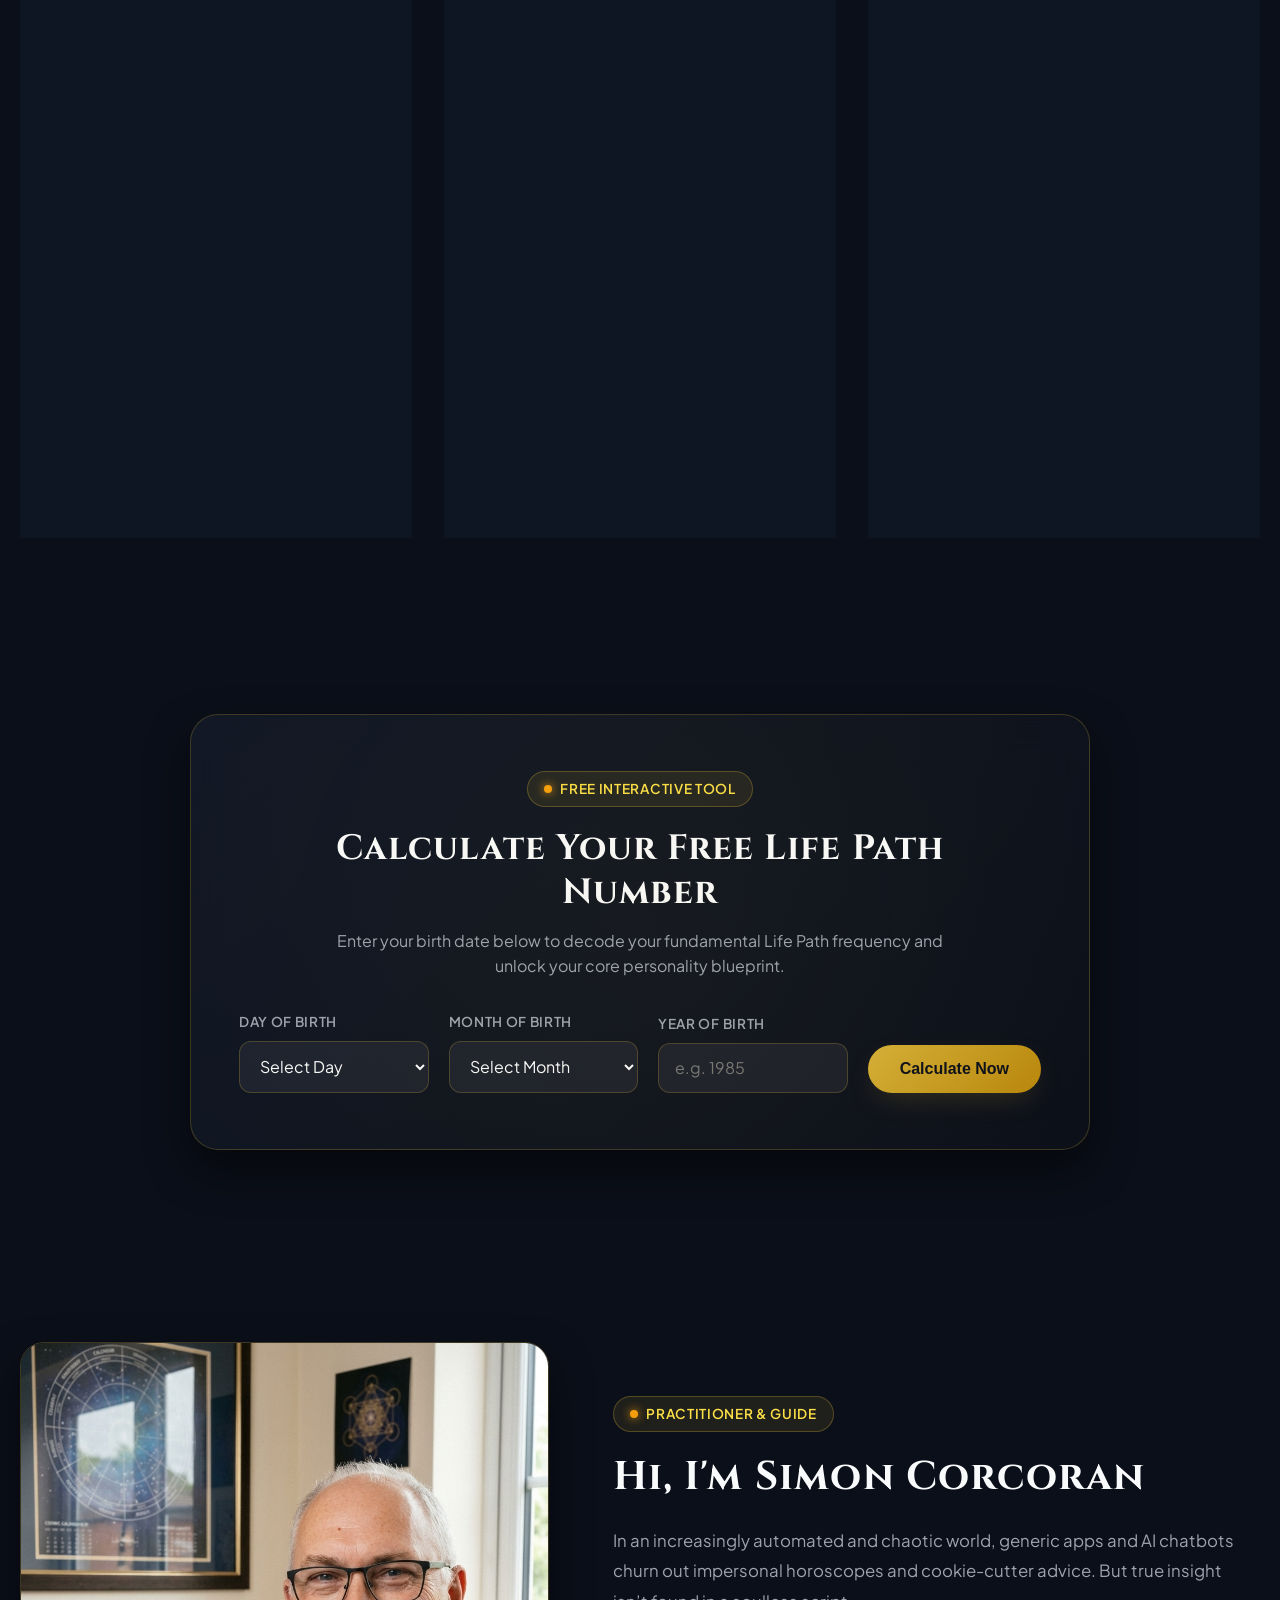
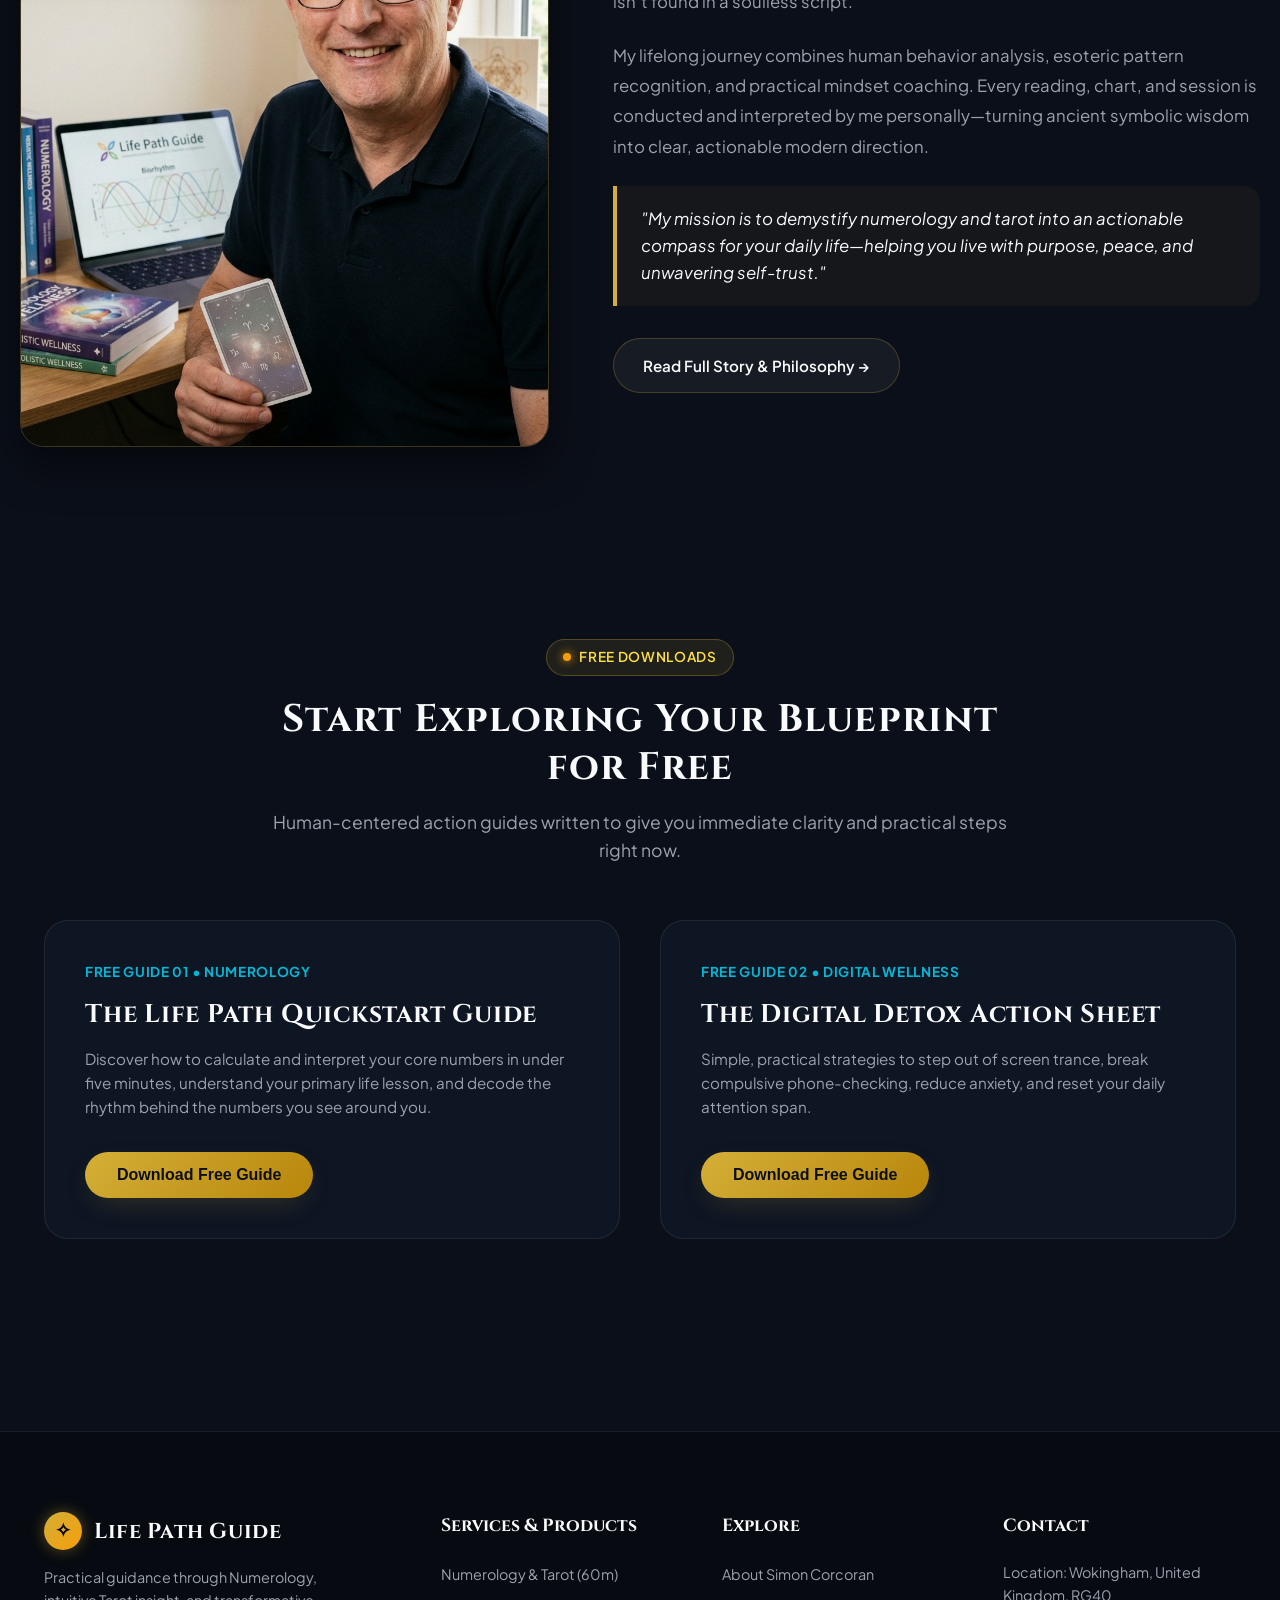
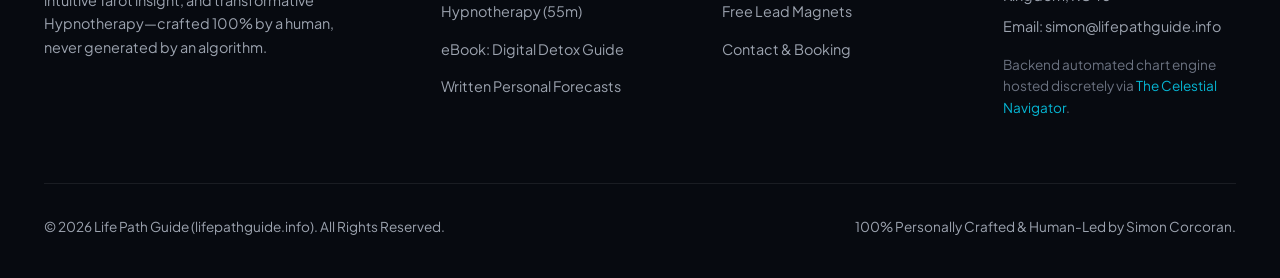
==== commit 89a0cfc0: "Configure Vite module script tags for LifePathGuide on branch simonupdate" ====
--- a/LifePathGuide/index.html
+++ b/LifePathGuide/index.html
@@ -417,6 +417,6 @@
     </div>
   </div>
 
-  <script src="main.js"></script>
+  <script type="module" src="./main.js"></script>
 </body>
 </html>
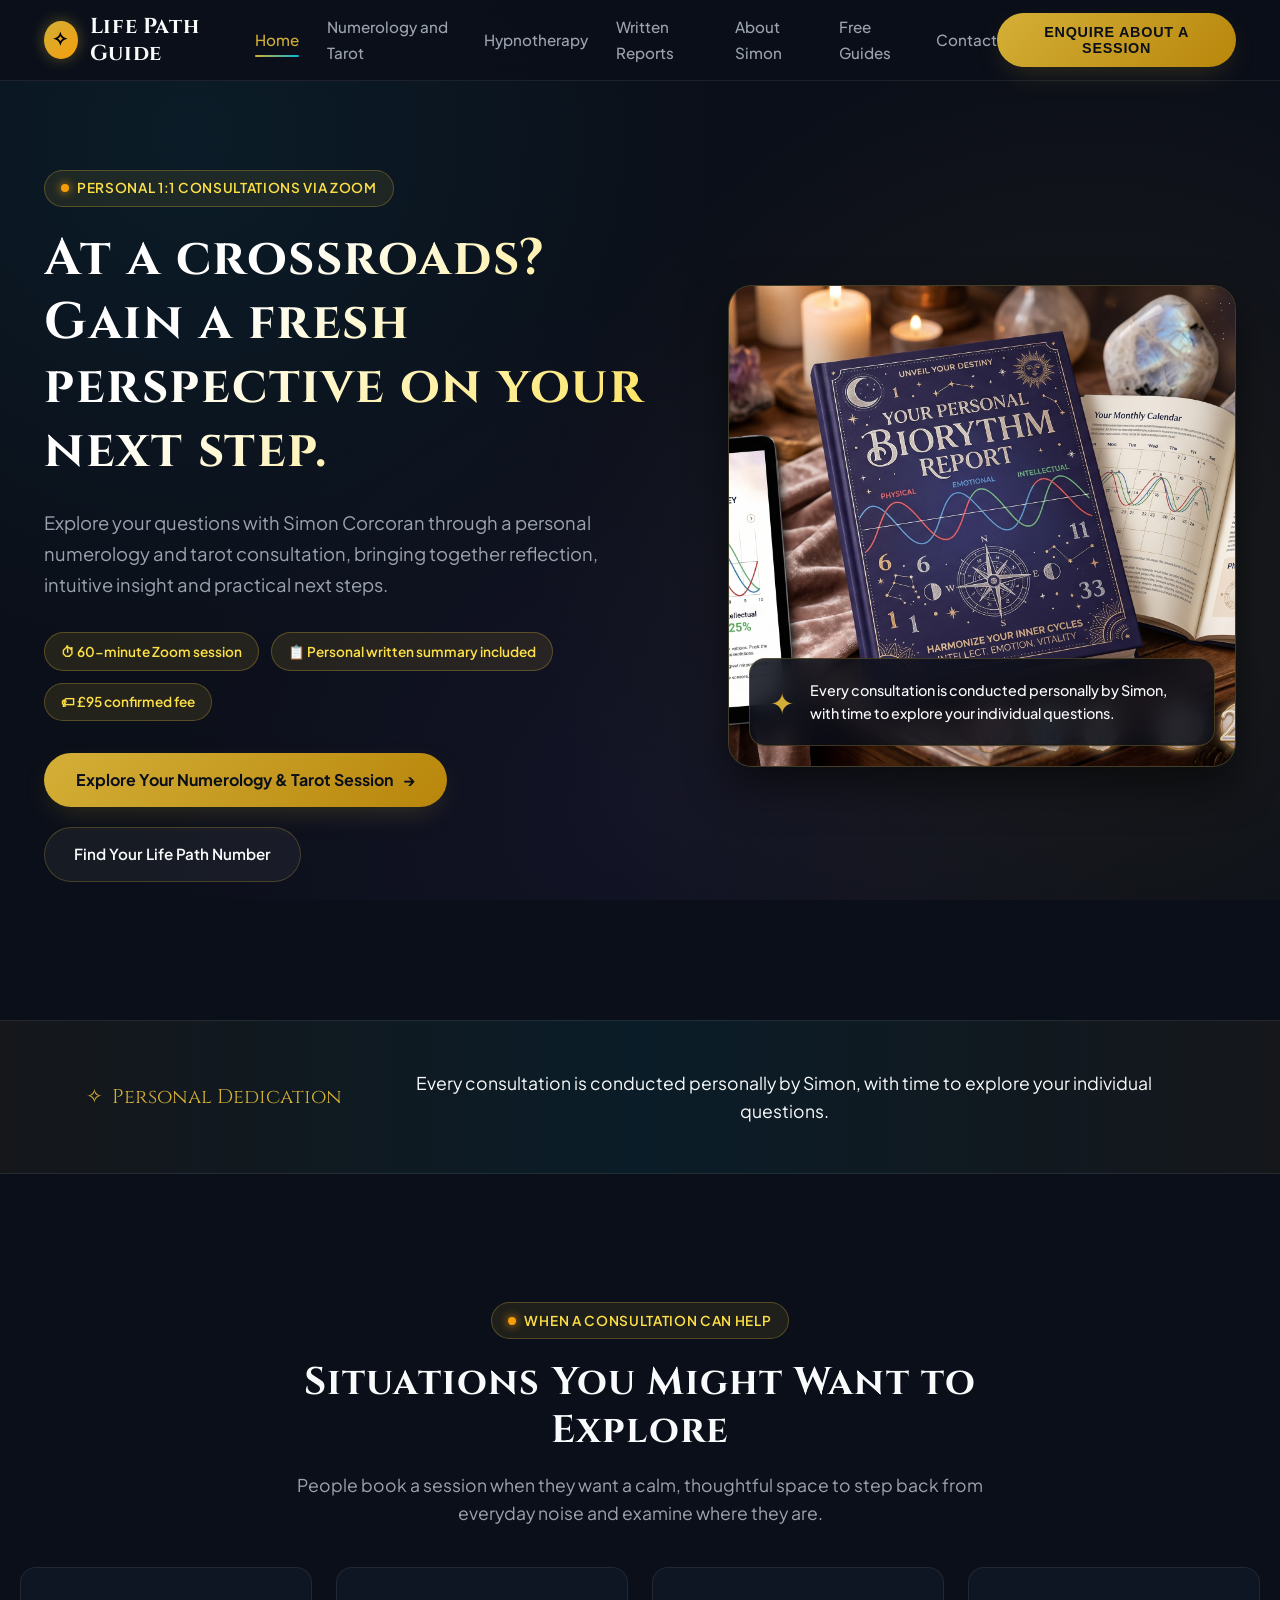
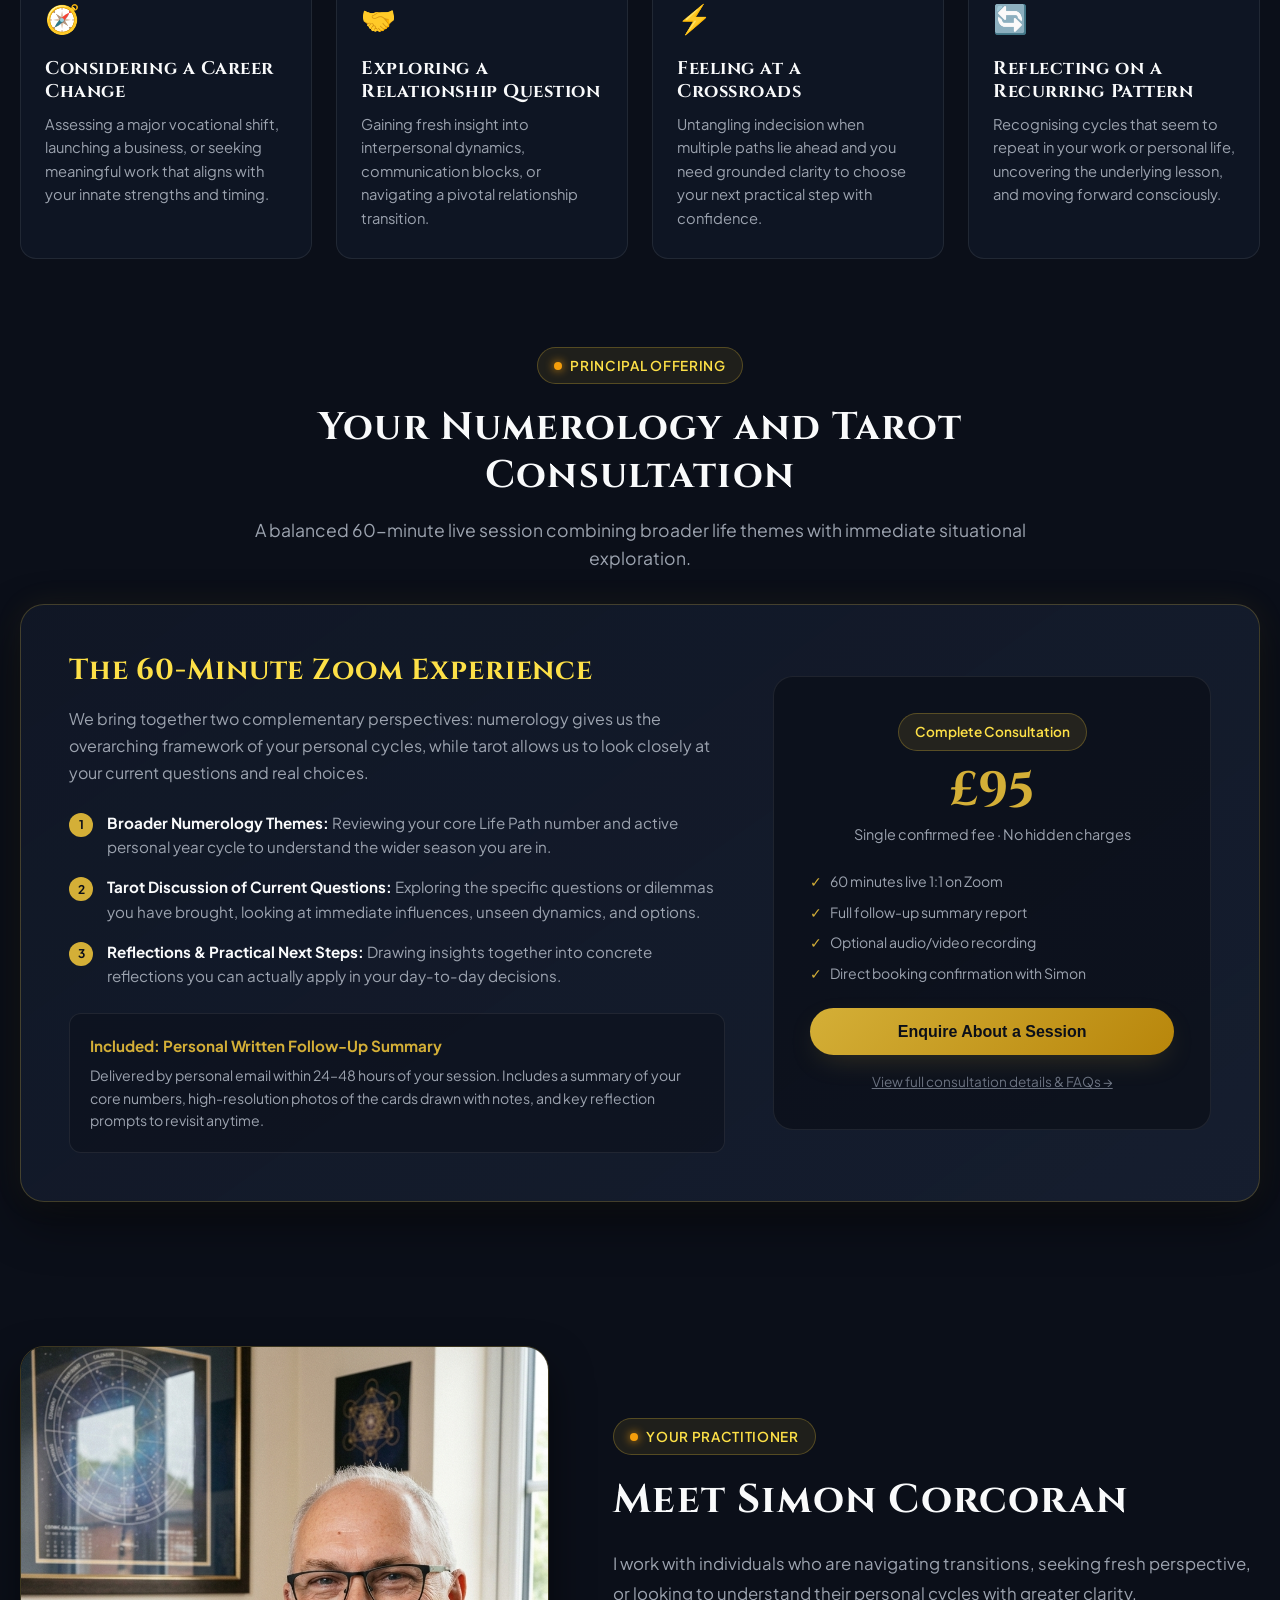
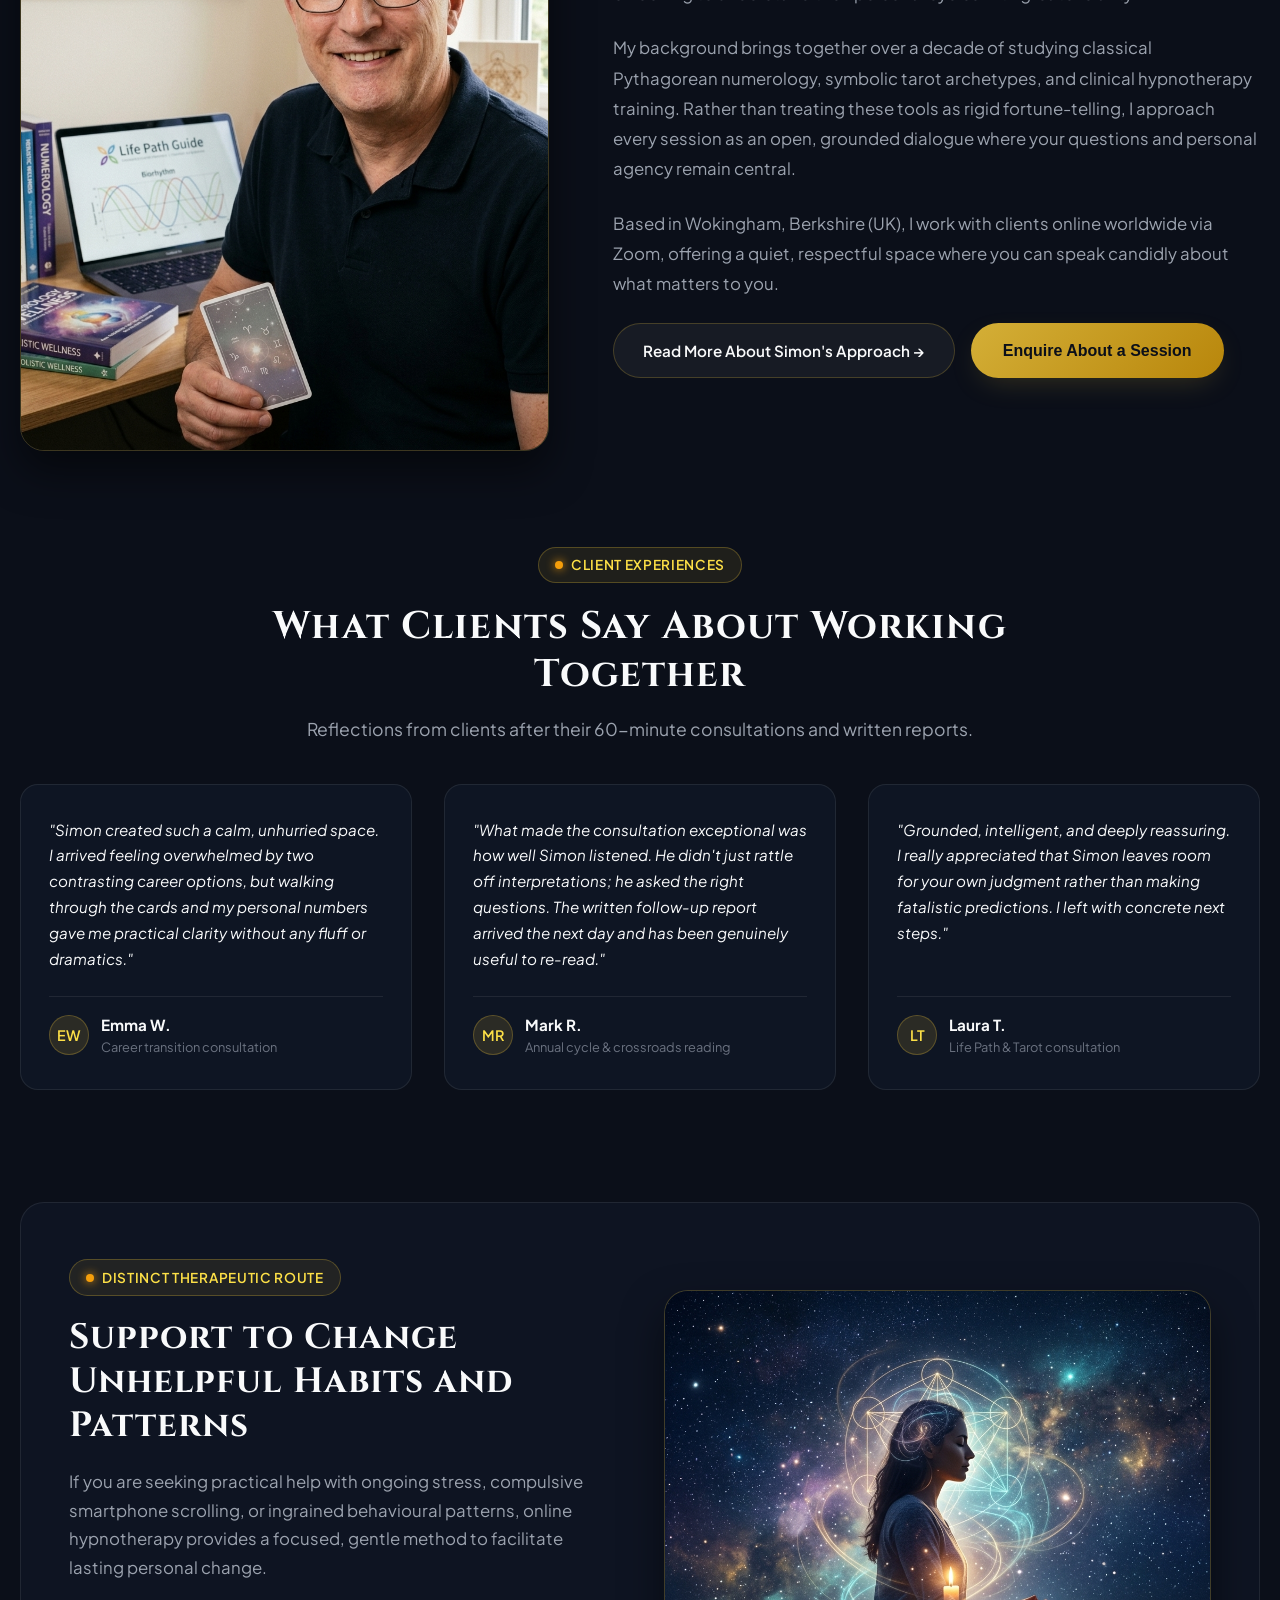
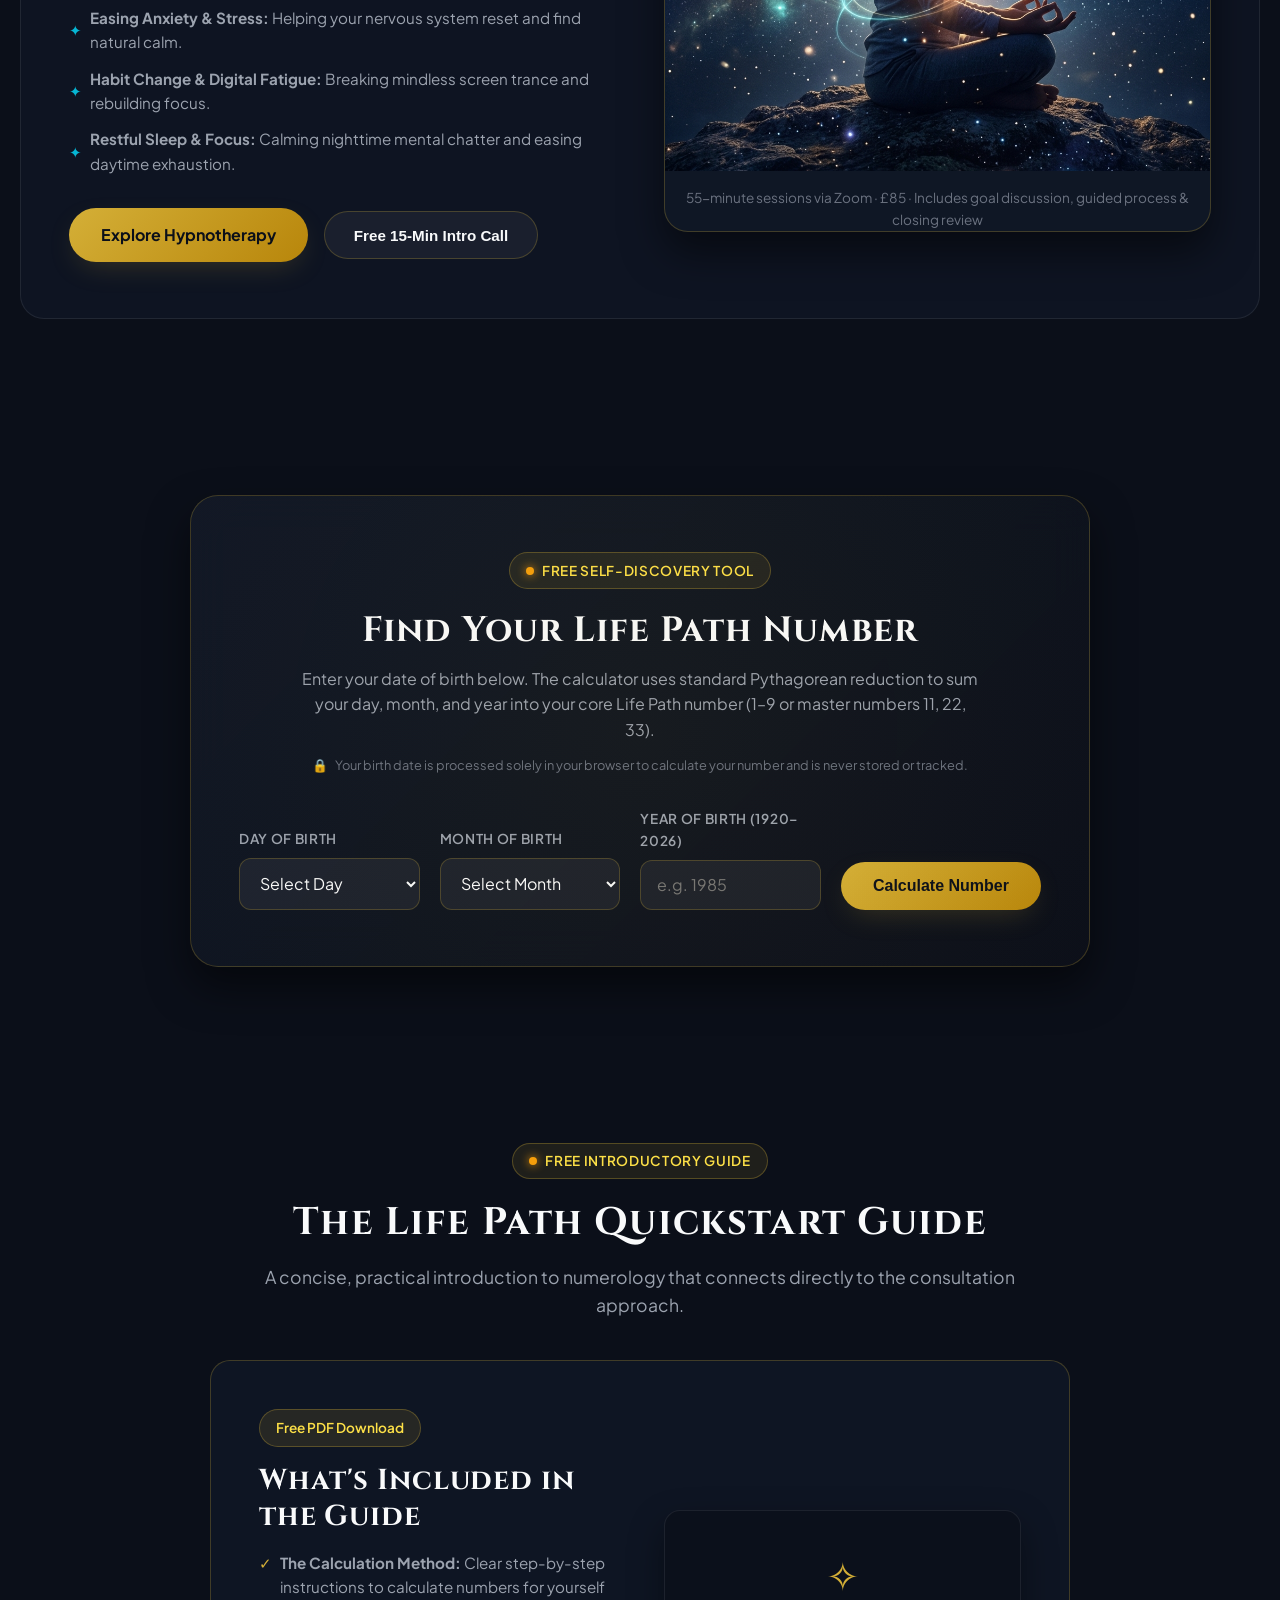
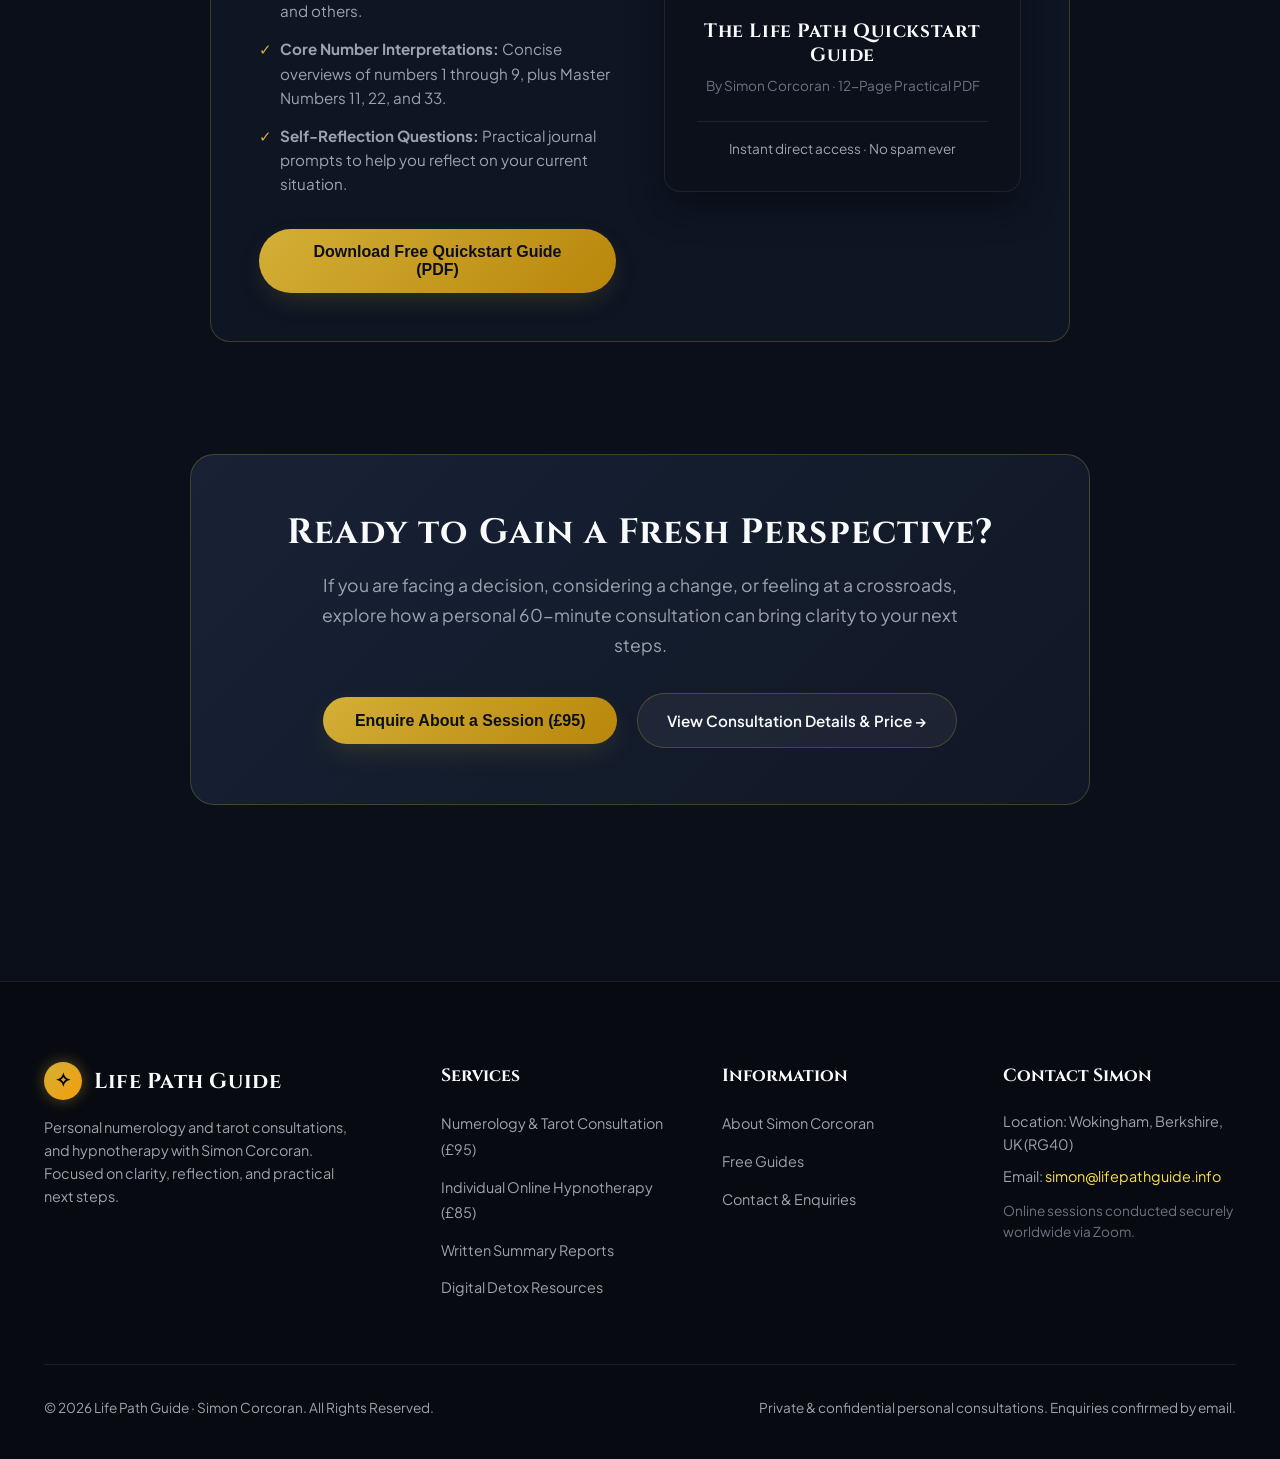
==== commit 566b408f: "Implement website review recommendations from Richard Knight" ====
--- a/LifePathGuide/index.html
+++ b/LifePathGuide/index.html
@@ -4,7 +4,10 @@
   <meta charset="UTF-8">
   <meta name="viewport" content="width=device-width, initial-scale=1.0">
   <title>Life Path Guide | Real Direction & True Clarity | Simon Corcoran</title>
-  <meta name="description" content="Personal, human-centered Numerology, Tarot readings, and Hypnotherapy with Simon Corcoran. Demystifying your life path into actionable clarity.">
+  <meta name="description" content="Personal, human-centered Numerology, Tarot consultations, and Hypnotherapy with Simon Corcoran. Gain fresh perspective and actionable clarity for your next steps.">
+  <meta property="og:title" content="Life Path Guide | Real Direction & True Clarity | Simon Corcoran">
+  <meta property="og:description" content="Explore your questions through a personal numerology and tarot consultation, bringing together reflection, intuitive insight and practical next steps.">
+  <meta property="og:type" content="website">
   <link rel="stylesheet" href="styles.css">
 </head>
 <body>
@@ -19,157 +22,349 @@
 
       <ul class="nav-links">
         <li><a href="index.html" class="nav-link active">Home</a></li>
-        <li><a href="numerology-tarot.html" class="nav-link">Numerology & Tarot</a></li>
+        <li><a href="numerology-tarot.html" class="nav-link">Numerology and Tarot</a></li>
         <li><a href="hypnotherapy.html" class="nav-link">Hypnotherapy</a></li>
-        <li><a href="digital-detox-ebook.html" class="nav-link">eBook: Digital Detox</a></li>
         <li><a href="written-reports.html" class="nav-link">Written Reports</a></li>
+        <li><a href="about.html" class="nav-link">About Simon</a></li>
         <li><a href="free-guides.html" class="nav-link">Free Guides</a></li>
-        <li><a href="about.html" class="nav-link">About Simon</a></li>
         <li><a href="contact.html" class="nav-link">Contact</a></li>
       </ul>
 
-      <button class="nav-cta-btn" data-open-booking data-service="Numerology & Tarot Deep Dive (60 Mins)">
-        <span>Book a Session</span>
+      <button class="nav-cta-btn" data-open-booking data-service="Numerology & Tarot Consultation (60 Mins)">
+        <span>Enquire About a Session</span>
       </button>
 
       <button class="mobile-menu-toggle" aria-label="Toggle Mobile Menu">☰</button>
     </div>
   </header>
 
-  <!-- HERO SECTION -->
+  <!-- 1. HERO / OPENING MESSAGE -->
   <section class="hero-section">
     <div class="container hero-grid">
       <div class="hero-content">
         <div class="badge-pill">
           <span class="icon-dot"></span>
-          <span>100% Personally Crafted & Human-Led</span>
-        </div>
-        <h1>Real Direction. True Clarity. Decoded Personally for You.</h1>
+          <span>Personal 1:1 Consultations via Zoom</span>
+        </div>
+        <h1>At a crossroads? Gain a fresh perspective on your next step.</h1>
         <p class="hero-subtitle">
-          Practical guidance through the blueprint of Numerology, intuitive Tarot insight, and transformative Hypnotherapy—crafted 100% by a human, never generated by an algorithm.
-        </p>
+          Explore your questions with Simon Corcoran through a personal numerology and tarot consultation, bringing together reflection, intuitive insight and practical next steps.
+        </p>
+
+        <div style="display: flex; gap: 0.75rem; flex-wrap: wrap; margin-bottom: 2rem;">
+          <span class="spec-badge">⏱ 60-minute Zoom session</span>
+          <span class="spec-badge">📋 Personal written summary included</span>
+          <span class="spec-badge">🏷 £95 confirmed fee</span>
+        </div>
+
         <div class="hero-ctas">
-          <a href="#services" class="btn-primary">
-            <span>Explore 1:1 Sessions</span>
+          <a href="#consultation" class="btn-primary">
+            <span>Explore Your Numerology & Tarot Session</span>
             <span>→</span>
           </a>
           <a href="#calculator" class="btn-secondary">
-            <span>Calculate Free Life Path Number</span>
+            <span>Find Your Life Path Number</span>
           </a>
         </div>
       </div>
 
       <div class="hero-media-card">
-        <img src="assets/images/digital-products-hero.jpg" alt="Life Path Guide Biorhythm & Numerology Forecasts">
+        <img src="assets/images/numerology-workspace.jpg" alt="Simon Corcoran Numerology and Tarot Consultation Workspace">
         <div class="hero-overlay-tag">
           <span class="tag-icon">✦</span>
-          <p>Every reading, chart, and session is conducted and interpreted by Simon Corcoran personally.</p>
-        </div>
-      </div>
-    </div>
-  </section>
-
-  <!-- CORE DIFFERENTIATOR BANNER -->
+          <p>Every consultation is conducted personally by Simon, with time to explore your individual questions.</p>
+        </div>
+      </div>
+    </div>
+  </section>
+
+  <!-- 2. ONE PERSONAL SERVICE REASSURANCE -->
   <section class="differentiator-banner">
-    <div class="container banner-content">
+    <div class="container banner-content" style="justify-content: center; text-align: center;">
       <div class="banner-badge">
-        <span>🛡️</span>
-        <span>100% Personally Crafted & Human-Led</span>
-      </div>
-      <p class="banner-text">
-        In an increasingly automated world, generic apps and AI chatbots churn out impersonal horoscopes. All readings, charts, and guidance here are interpreted individually by Simon Corcoran—combining ancient systems with practical modern coaching.
+        <span>✧</span>
+        <span>Personal Dedication</span>
+      </div>
+      <p class="banner-text" style="max-width: 820px; font-size: 1.1rem; color: var(--text-main);">
+        Every consultation is conducted personally by Simon, with time to explore your individual questions.
       </p>
     </div>
   </section>
 
-  <!-- SECTION 1: 1:1 LIVE SESSIONS & FEATURED EBOOK -->
-  <section id="services" class="container" style="padding: 5rem 0;">
-    <div class="section-header">
+  <!-- 3. HELP VISITORS RECOGNISE THEMSELVES (SITUATIONS CLIENTS WANT TO EXPLORE) -->
+  <section class="container" style="padding: 5rem 0 3.5rem;">
+    <div class="section-header" style="text-align: center; max-width: 760px; margin: 0 auto 2.5rem;">
       <div class="badge-pill">
         <span class="icon-dot"></span>
-        <span>Live 1:1 Guidance & Custom Products</span>
-      </div>
-      <h2>High-Touch Personal Offerings & Books</h2>
-      <p>Whether you're standing at a major life crossroads, looking to break through mental blocks, or seeking clarity on where the road ahead leads.</p>
-    </div>
-
-    <div class="grid-3">
-      <!-- Card 1: Numerology & Tarot -->
-      <div class="product-card">
-        <div class="card-img-wrapper">
-          <img src="assets/images/numerology-workspace.jpg" alt="Numerology and Tarot 60 Mins Zoom Session">
-          <span class="card-tag">60 Mins Zoom</span>
-        </div>
-        <div class="card-body">
-          <h3>Numerology & Tarot Deep Dive</h3>
-          <p class="card-pitch">Combine the profound structural clarity of your core numbers with real-time intuitive card pulls to navigate your next steps with confidence.</p>
-          <ul class="card-features">
-            <li>Complete Life Path & personal cycle year mapping</li>
-            <li>Interactive live Tarot card draw for current questions</li>
-            <li>Bespoke takeaway summary report emailed within 24–48 hrs</li>
-          </ul>
-          <div class="card-footer">
-            <span class="card-price">1:1 Zoom Session</span>
-            <button class="btn-primary" data-open-booking data-service="Numerology & Tarot Deep Dive (60 Mins)">Inquire & Book</button>
-          </div>
-        </div>
-      </div>
-
-      <!-- Card 2: Hypnotherapy -->
-      <div class="product-card">
-        <div class="card-img-wrapper">
-          <img src="assets/images/hypnotherapy-transformational.png" alt="Transformational Hypnotherapy Session">
-          <span class="card-tag">55 Mins Zoom</span>
-        </div>
-        <div class="card-body">
-          <h3>Transformational Hypnotherapy</h3>
-          <p class="card-pitch">Practical, focused hypnotherapy designed to dissolve anxious loops, break stubborn habits, and align your subconscious mindset.</p>
-          <ul class="card-features">
-            <li>Overcome restlessness & calm nervous system stress</li>
-            <li>Break digital fatigue & smartphone scroll loops</li>
-            <li>Clear shadow work blocks & self-sabotaging patterns</li>
-          </ul>
-          <div class="card-footer">
-            <span class="card-price">55-Min Mindset Call</span>
-            <button class="btn-primary" data-open-booking data-service="Transformational Hypnotherapy (55 Mins)">Schedule Call</button>
-          </div>
-        </div>
-      </div>
-
-      <!-- Card 3: Featured eBook Digital Detox -->
-      <div class="product-card" style="border-color: var(--gold-primary);">
-        <div class="card-img-wrapper">
-          <img src="assets/images/digital-products-hero.jpg" alt="Digital Detox The Full Guide eBook by Simon Corcoran">
-          <span class="card-tag" style="background: var(--gold-glow); color: #000;">Available Now</span>
-        </div>
-        <div class="card-body">
-          <h3>Digital Detox - The Full Guide</h3>
-          <p class="card-pitch">Break free from invisible chains of constant scrolling, quiet digital noise, and reclaim your focus with Simon Corcoran's complete eBook.</p>
-          <ul class="card-features">
-            <li>Understanding screen trance & dopamine loops</li>
-            <li>3-step evening disconnect protocol for restorative sleep</li>
-            <li>Printable habit trackers & focus worksheets</li>
-          </ul>
-          <div class="card-footer">
-            <span class="card-price">£9.99 eBook</span>
-            <a href="digital-detox-ebook.html" class="btn-primary" style="padding: 0.6rem 1.2rem; font-size: 0.85rem;">View eBook</a>
-          </div>
-        </div>
-      </div>
-    </div>
-  </section>
-
-  <!-- INTERACTIVE CALCULATOR SECTION -->
+        <span>When a Consultation Can Help</span>
+      </div>
+      <h2>Situations You Might Want to Explore</h2>
+      <p>People book a session when they want a calm, thoughtful space to step back from everyday noise and examine where they are.</p>
+    </div>
+
+    <div class="situations-grid">
+      <!-- Situation 1 -->
+      <div class="situation-card">
+        <span class="situation-icon">🧭</span>
+        <h4>Considering a Career Change</h4>
+        <p>Assessing a major vocational shift, launching a business, or seeking meaningful work that aligns with your innate strengths and timing.</p>
+      </div>
+
+      <!-- Situation 2 -->
+      <div class="situation-card">
+        <span class="situation-icon">🤝</span>
+        <h4>Exploring a Relationship Question</h4>
+        <p>Gaining fresh insight into interpersonal dynamics, communication blocks, or navigating a pivotal relationship transition.</p>
+      </div>
+
+      <!-- Situation 3 -->
+      <div class="situation-card">
+        <span class="situation-icon">⚡</span>
+        <h4>Feeling at a Crossroads</h4>
+        <p>Untangling indecision when multiple paths lie ahead and you need grounded clarity to choose your next practical step with confidence.</p>
+      </div>
+
+      <!-- Situation 4 -->
+      <div class="situation-card">
+        <span class="situation-icon">🔄</span>
+        <h4>Reflecting on a Recurring Pattern</h4>
+        <p>Recognising cycles that seem to repeat in your work or personal life, uncovering the underlying lesson, and moving forward consciously.</p>
+      </div>
+    </div>
+  </section>
+
+  <!-- 4. MAIN CONSULTATION & PRICE (MAKE THE MAIN OFFER EASY TO ASSESS) -->
+  <section id="consultation" class="container" style="padding: 2rem 0 5rem;">
+    <div class="section-header" style="text-align: center; max-width: 800px; margin: 0 auto 1.5rem;">
+      <div class="badge-pill">
+        <span class="icon-dot"></span>
+        <span>Principal Offering</span>
+      </div>
+      <h2>Your Numerology and Tarot Consultation</h2>
+      <p>A balanced 60-minute live session combining broader life themes with immediate situational exploration.</p>
+    </div>
+
+    <div class="consultation-spotlight">
+      <div>
+        <h3 style="font-size: 1.8rem; margin-bottom: 1rem; color: var(--gold-light);">The 60-Minute Zoom Experience</h3>
+        <p style="font-size: 1rem; line-height: 1.7; color: var(--text-muted); margin-bottom: 1.5rem;">
+          We bring together two complementary perspectives: numerology gives us the overarching framework of your personal cycles, while tarot allows us to look closely at your current questions and real choices.
+        </p>
+
+        <ul class="consultation-journey-list">
+          <li>
+            <span class="journey-step-num">1</span>
+            <div>
+              <strong style="color: var(--text-main);">Broader Numerology Themes:</strong>
+              <span>Reviewing your core Life Path number and active personal year cycle to understand the wider season you are in.</span>
+            </div>
+          </li>
+          <li>
+            <span class="journey-step-num">2</span>
+            <div>
+              <strong style="color: var(--text-main);">Tarot Discussion of Current Questions:</strong>
+              <span>Exploring the specific questions or dilemmas you have brought, looking at immediate influences, unseen dynamics, and options.</span>
+            </div>
+          </li>
+          <li>
+            <span class="journey-step-num">3</span>
+            <div>
+              <strong style="color: var(--text-main);">Reflections & Practical Next Steps:</strong>
+              <span>Drawing insights together into concrete reflections you can actually apply in your day-to-day decisions.</span>
+            </div>
+          </li>
+        </ul>
+
+        <div style="background: rgba(11, 15, 25, 0.5); border: 1px solid var(--border-subtle); border-radius: 12px; padding: 1.25rem; margin-top: 1.5rem;">
+          <h5 style="color: var(--gold-primary); font-size: 0.95rem; margin-bottom: 0.4rem;">Included: Personal Written Follow-Up Summary</h5>
+          <p style="font-size: 0.88rem; color: var(--text-muted);">
+            Delivered by personal email within 24–48 hours of your session. Includes a summary of your core numbers, high-resolution photos of the cards drawn with notes, and key reflection prompts to revisit anytime.
+          </p>
+        </div>
+      </div>
+
+      <div class="consultation-pricing-box">
+        <span class="spec-badge" style="margin: 0 auto 1rem;">Complete Consultation</span>
+        <div class="price-tag-large">£95</div>
+        <p class="price-subtitle">Single confirmed fee · No hidden charges</p>
+
+        <div style="text-align: left; font-size: 0.88rem; color: var(--text-muted); margin-bottom: 1.5rem; display: flex; flex-direction: column; gap: 0.5rem;">
+          <div style="display: flex; align-items: center; gap: 0.5rem;">
+            <span style="color: var(--gold-primary);">✓</span>
+            <span>60 minutes live 1:1 on Zoom</span>
+          </div>
+          <div style="display: flex; align-items: center; gap: 0.5rem;">
+            <span style="color: var(--gold-primary);">✓</span>
+            <span>Full follow-up summary report</span>
+          </div>
+          <div style="display: flex; align-items: center; gap: 0.5rem;">
+            <span style="color: var(--gold-primary);">✓</span>
+            <span>Optional audio/video recording</span>
+          </div>
+          <div style="display: flex; align-items: center; gap: 0.5rem;">
+            <span style="color: var(--gold-primary);">✓</span>
+            <span>Direct booking confirmation with Simon</span>
+          </div>
+        </div>
+
+        <button class="btn-primary" style="width: 100%; justify-content: center;" data-open-booking data-service="Numerology & Tarot Consultation (60 Mins)">
+          Enquire About a Session
+        </button>
+
+        <a href="numerology-tarot.html" style="font-size: 0.85rem; color: var(--text-dim); margin-top: 1rem; text-decoration: underline;">
+          View full consultation details & FAQs →
+        </a>
+      </div>
+    </div>
+  </section>
+
+  <!-- 5. INTRODUCE YOURSELF EARLIER (MEET SIMON) -->
+  <section class="about-section container" style="padding: 4rem 0;">
+    <div class="about-grid">
+      <div class="about-img-frame">
+        <img src="assets/images/simon-portrait.jpg" alt="Simon Corcoran - Practitioner at Life Path Guide">
+      </div>
+      <div class="about-content">
+        <div class="badge-pill">
+          <span class="icon-dot"></span>
+          <span>Your Practitioner</span>
+        </div>
+        <h2>Meet Simon Corcoran</h2>
+        <p class="about-bio">
+          I work with individuals who are navigating transitions, seeking fresh perspective, or looking to understand their personal cycles with greater clarity.
+        </p>
+        <p class="about-bio">
+          My background brings together over a decade of studying classical Pythagorean numerology, symbolic tarot archetypes, and clinical hypnotherapy training. Rather than treating these tools as rigid fortune-telling, I approach every session as an open, grounded dialogue where your questions and personal agency remain central.
+        </p>
+        <p class="about-bio">
+          Based in Wokingham, Berkshire (UK), I work with clients online worldwide via Zoom, offering a quiet, respectful space where you can speak candidly about what matters to you.
+        </p>
+
+        <div style="display: flex; gap: 1rem; flex-wrap: wrap; margin-top: 1.5rem;">
+          <a href="about.html" class="btn-secondary">Read More About Simon's Approach →</a>
+          <button class="btn-primary" data-open-booking data-service="Numerology & Tarot Consultation (60 Mins)">
+            Enquire About a Session
+          </button>
+        </div>
+      </div>
+    </div>
+  </section>
+
+  <!-- 6. CLIENT EXPERIENCES (GENUINE FEEDBACK) -->
+  <section class="container" style="padding: 2rem 0 5rem;">
+    <div class="section-header" style="text-align: center; max-width: 760px; margin: 0 auto 2rem;">
+      <div class="badge-pill">
+        <span class="icon-dot"></span>
+        <span>Client Experiences</span>
+      </div>
+      <h2>What Clients Say About Working Together</h2>
+      <p>Reflections from clients after their 60-minute consultations and written reports.</p>
+    </div>
+
+    <div class="client-feedback-grid">
+      <div class="feedback-card">
+        <p class="feedback-quote">
+          "Simon created such a calm, unhurried space. I arrived feeling overwhelmed by two contrasting career options, but walking through the cards and my personal numbers gave me practical clarity without any fluff or dramatics."
+        </p>
+        <div class="feedback-author">
+          <div class="feedback-author-initials">EW</div>
+          <div class="feedback-author-info">
+            <h5>Emma W.</h5>
+            <p>Career transition consultation</p>
+          </div>
+        </div>
+      </div>
+
+      <div class="feedback-card">
+        <p class="feedback-quote">
+          "What made the consultation exceptional was how well Simon listened. He didn't just rattle off interpretations; he asked the right questions. The written follow-up report arrived the next day and has been genuinely useful to re-read."
+        </p>
+        <div class="feedback-author">
+          <div class="feedback-author-initials">MR</div>
+          <div class="feedback-author-info">
+            <h5>Mark R.</h5>
+            <p>Annual cycle & crossroads reading</p>
+          </div>
+        </div>
+      </div>
+
+      <div class="feedback-card">
+        <p class="feedback-quote">
+          "Grounded, intelligent, and deeply reassuring. I really appreciated that Simon leaves room for your own judgment rather than making fatalistic predictions. I left with concrete next steps."
+        </p>
+        <div class="feedback-author">
+          <div class="feedback-author-initials">LT</div>
+          <div class="feedback-author-info">
+            <h5>Laura T.</h5>
+            <p>Life Path & Tarot consultation</p>
+          </div>
+        </div>
+      </div>
+    </div>
+  </section>
+
+  <!-- 7. HYPNOTHERAPY SEPARATE INTRODUCTION -->
+  <section class="container" style="padding: 2rem 0 5rem;">
+    <div style="background: rgba(17, 24, 39, 0.7); border: 1px solid var(--border-subtle); border-radius: 24px; padding: 3.5rem 3rem; display: grid; grid-template-columns: 1fr 1fr; gap: 3rem; align-items: center;">
+      <div>
+        <div class="badge-pill">
+          <span class="icon-dot"></span>
+          <span>Distinct Therapeutic Route</span>
+        </div>
+        <h2 style="font-size: 2.2rem; margin-bottom: 1.25rem;">Support to Change Unhelpful Habits and Patterns</h2>
+        <p style="font-size: 1.05rem; line-height: 1.7; color: var(--text-muted); margin-bottom: 1.5rem;">
+          If you are seeking practical help with ongoing stress, compulsive smartphone scrolling, or ingrained behavioural patterns, online hypnotherapy provides a focused, gentle method to facilitate lasting personal change.
+        </p>
+        
+        <ul style="list-style: none; display: flex; flex-direction: column; gap: 0.75rem; margin-bottom: 2rem; font-size: 0.95rem; color: var(--text-muted);">
+          <li style="display: flex; align-items: center; gap: 0.5rem;">
+            <span style="color: var(--cyan-accent);">✦</span>
+            <span><strong>Easing Anxiety & Stress:</strong> Helping your nervous system reset and find natural calm.</span>
+          </li>
+          <li style="display: flex; align-items: center; gap: 0.5rem;">
+            <span style="color: var(--cyan-accent);">✦</span>
+            <span><strong>Habit Change & Digital Fatigue:</strong> Breaking mindless screen trance and rebuilding focus.</span>
+          </li>
+          <li style="display: flex; align-items: center; gap: 0.5rem;">
+            <span style="color: var(--cyan-accent);">✦</span>
+            <span><strong>Restful Sleep & Focus:</strong> Calming nighttime mental chatter and easing daytime exhaustion.</span>
+          </li>
+        </ul>
+
+        <div style="display: flex; gap: 1rem; align-items: center; flex-wrap: wrap;">
+          <a href="hypnotherapy.html" class="btn-primary">Explore Hypnotherapy</a>
+          <button class="btn-secondary" data-open-booking data-service="Free 15-Min Hypnotherapy Consultation">
+            Free 15-Min Intro Call
+          </button>
+        </div>
+      </div>
+
+      <div class="hero-media-card">
+        <img src="assets/images/hypnotherapy-transformational.png" alt="Guided Hypnotherapy with Simon Corcoran">
+        <div style="margin-top: 1rem; font-size: 0.85rem; color: var(--text-dim); text-align: center;">
+          55-minute sessions via Zoom · £85 · Includes goal discussion, guided process & closing review
+        </div>
+      </div>
+    </div>
+  </section>
+
+  <!-- 8. KEEP THE CALCULATOR CONNECTED TO THE SERVICE -->
   <section id="calculator" class="calculator-section">
     <div class="container">
       <div class="calculator-box">
-        <div style="text-align: center; max-width: 650px; margin: 0 auto 2rem;">
+        <div style="text-align: center; max-width: 680px; margin: 0 auto 2rem;">
           <div class="badge-pill">
             <span class="icon-dot"></span>
-            <span>Free Interactive Tool</span>
-          </div>
-          <h2 style="font-size: 2.2rem; margin-bottom: 0.8rem;">Calculate Your Free Life Path Number</h2>
-          <p>Enter your birth date below to decode your fundamental Life Path frequency and unlock your core personality blueprint.</p>
+            <span>Free Self-Discovery Tool</span>
+          </div>
+          <h2 style="font-size: 2.2rem; margin-bottom: 0.8rem;">Find Your Life Path Number</h2>
+          <p>
+            Enter your date of birth below. The calculator uses standard Pythagorean reduction to sum your day, month, and year into your core Life Path number (1–9 or master numbers 11, 22, 33).
+          </p>
+          <div class="privacy-notice-pill">
+            <span>🔒</span>
+            <span>Your birth date is processed solely in your browser to calculate your number and is never stored or tracked.</span>
+          </div>
         </div>
 
         <div class="calc-inputs">
@@ -177,11 +372,17 @@
             <label for="calcDay">Day of Birth</label>
             <select id="calcDay">
               <option value="">Select Day</option>
-              <script>
-                for(let i=1; i<=31; i++) {
-                  document.write(`<option value="${i}">${i}</option>`);
-                }
-              </script>
+              <option value="1">1</option><option value="2">2</option><option value="3">3</option>
+              <option value="4">4</option><option value="5">5</option><option value="6">6</option>
+              <option value="7">7</option><option value="8">8</option><option value="9">9</option>
+              <option value="10">10</option><option value="11">11</option><option value="12">12</option>
+              <option value="13">13</option><option value="14">14</option><option value="15">15</option>
+              <option value="16">16</option><option value="17">17</option><option value="18">18</option>
+              <option value="19">19</option><option value="20">20</option><option value="21">21</option>
+              <option value="22">22</option><option value="23">23</option><option value="24">24</option>
+              <option value="25">25</option><option value="26">26</option><option value="27">27</option>
+              <option value="28">28</option><option value="29">29</option><option value="30">30</option>
+              <option value="31">31</option>
             </select>
           </div>
 
@@ -205,29 +406,45 @@
           </div>
 
           <div class="input-group">
-            <label for="calcYear">Year of Birth</label>
+            <label for="calcYear">Year of Birth (1920–2026)</label>
             <input type="number" id="calcYear" placeholder="e.g. 1985" min="1920" max="2026">
           </div>
 
           <button id="calcBtn" class="btn-primary" style="height: 48px;">
-            <span>Calculate Now</span>
+            <span>Calculate Number</span>
           </button>
         </div>
+
+        <div id="calcValidationMsg" style="display: none; color: #F87171; font-size: 0.9rem; text-align: center; margin-top: 1rem;"></div>
 
         <!-- Result Card -->
         <div id="calcResultDisplay" class="calc-result-display">
           <div class="calc-result-header">
             <div id="resNumberBadge" class="number-badge">7</div>
             <div>
-              <h4 id="resTitle">Life Path 7: The Intuitive Seeker</h4>
+              <h4 id="resTitle">Life Path 7: The Intuitive Seeker & Analyst</h4>
               <p id="resTrait">Wisdom, Esoteric Depth & Truth Seeking</p>
             </div>
           </div>
           <div class="calc-result-body">
-            <p id="resDesc">Your Life Path number reveals the core frequency of your lifetime.</p>
+            <p id="resDesc" style="margin-bottom: 1rem;">
+              Your Life Path number offers a broad numerological perspective on your recurring tendencies and core life themes.
+            </p>
+
+            <div style="background: rgba(11, 15, 25, 0.6); border: 1px solid var(--border-subtle); border-radius: 12px; padding: 1.25rem; margin: 1.25rem 0;">
+              <h5 style="color: var(--gold-light); font-size: 0.95rem; margin-bottom: 0.4rem;">Connecting Your Number to Your Real Questions</h5>
+              <p style="font-size: 0.88rem; color: var(--text-muted); line-height: 1.6;">
+                A single number is only an introduction. In a full 60-minute consultation, we examine your active personal cycle year alongside a live tarot consultation focused on the specific choices currently in front of you.
+              </p>
+            </div>
+
             <div style="display: flex; gap: 1rem; align-items: center; flex-wrap: wrap;">
-              <button class="btn-primary" data-open-booking data-service="Numerology & Tarot Deep Dive (60 Mins)">Book Full 60-Min Zoom Session</button>
-              <a href="numerology-tarot.html" class="btn-secondary">Learn How We Unpack This</a>
+              <button class="btn-primary" data-open-booking data-service="Numerology & Tarot Consultation (60 Mins)">
+                Explore Your 60-Minute Consultation (£95)
+              </button>
+              <a href="numerology-tarot.html" class="btn-secondary">
+                Learn How We Work Together →
+              </a>
             </div>
           </div>
         </div>
@@ -235,71 +452,76 @@
     </div>
   </section>
 
-  <!-- SECTION 2: ABOUT SIMON -->
-  <section class="about-section container">
-    <div class="about-grid">
-      <div class="about-img-frame">
-        <img src="assets/images/simon-portrait.jpg" alt="Simon Corcoran Life Path Guide Practitioner">
-      </div>
-      <div class="about-content">
+  <!-- 9. FEATURE ONE PRINCIPAL FREE GUIDE -->
+  <section class="lead-magnets-section" style="padding: 5rem 0;">
+    <div class="container">
+      <div class="section-header" style="text-align: center; max-width: 760px; margin: 0 auto 2.5rem;">
         <div class="badge-pill">
           <span class="icon-dot"></span>
-          <span>Practitioner & Guide</span>
-        </div>
-        <h2>Hi, I'm Simon Corcoran</h2>
-        <p class="about-bio">
-          In an increasingly automated and chaotic world, generic apps and AI chatbots churn out impersonal horoscopes and cookie-cutter advice. But true insight isn’t found in a soulless script.
-        </p>
-        <p class="about-bio">
-          My lifelong journey combines human behavior analysis, esoteric pattern recognition, and practical mindset coaching. Every reading, chart, and session is conducted and interpreted by me personally—turning ancient symbolic wisdom into clear, actionable modern direction.
-        </p>
-
-        <div class="philosophy-box">
-          <p>"My mission is to demystify numerology and tarot into an actionable compass for your daily life—helping you live with purpose, peace, and unwavering self-trust."</p>
-        </div>
-
-        <a href="about.html" class="btn-secondary">Read Full Story & Philosophy →</a>
-      </div>
-    </div>
-  </section>
-
-  <!-- SECTION 3: FREE RESOURCES & LEAD MAGNETS -->
-  <section class="lead-magnets-section">
-    <div class="container">
-      <div class="section-header">
-        <div class="badge-pill">
-          <span class="icon-dot"></span>
-          <span>Free Downloads</span>
-        </div>
-        <h2>Start Exploring Your Blueprint for Free</h2>
-        <p>Human-centered action guides written to give you immediate clarity and practical steps right now.</p>
-      </div>
-
-      <div class="grid-2">
-        <!-- Guide 1 -->
-        <div class="guide-card">
-          <span class="guide-badge">Free Guide 01 • Numerology</span>
-          <h3>The Life Path Quickstart Guide</h3>
-          <p>Discover how to calculate and interpret your core numbers in under five minutes, understand your primary life lesson, and decode the rhythm behind the numbers you see around you.</p>
-          <div>
-            <button class="btn-primary" data-open-guide data-guide="The Life Path Quickstart Guide">Download Free Guide</button>
-          </div>
-        </div>
-
-        <!-- Guide 2 -->
-        <div class="guide-card">
-          <span class="guide-badge">Free Guide 02 • Digital Wellness</span>
-          <h3>The Digital Detox Action Sheet</h3>
-          <p>Simple, practical strategies to step out of screen trance, break compulsive phone-checking, reduce anxiety, and reset your daily attention span.</p>
-          <div>
-            <button class="btn-primary" data-open-guide data-guide="The Digital Detox Action Sheet">Download Free Guide</button>
-          </div>
-        </div>
-      </div>
-    </div>
-  </section>
-
-  <!-- FOOTER -->
+          <span>Free Introductory Guide</span>
+        </div>
+        <h2>The Life Path Quickstart Guide</h2>
+        <p>A concise, practical introduction to numerology that connects directly to the consultation approach.</p>
+      </div>
+
+      <div style="max-width: 860px; margin: 0 auto; background: var(--bg-card); border: 1px solid var(--border-glow); border-radius: 20px; padding: 3rem; display: grid; grid-template-columns: 1fr 1fr; gap: 3rem; align-items: center;">
+        <div>
+          <span class="spec-badge" style="margin-bottom: 1rem;">Free PDF Download</span>
+          <h3 style="font-size: 1.8rem; margin-bottom: 1rem; color: var(--text-main);">What's Included in the Guide</h3>
+          <ul style="list-style: none; display: flex; flex-direction: column; gap: 0.85rem; font-size: 0.95rem; color: var(--text-muted); margin-bottom: 2rem;">
+            <li style="display: flex; align-items: flex-start; gap: 0.5rem;">
+              <span style="color: var(--gold-primary);">✓</span>
+              <span><strong>The Calculation Method:</strong> Clear step-by-step instructions to calculate numbers for yourself and others.</span>
+            </li>
+            <li style="display: flex; align-items: flex-start; gap: 0.5rem;">
+              <span style="color: var(--gold-primary);">✓</span>
+              <span><strong>Core Number Interpretations:</strong> Concise overviews of numbers 1 through 9, plus Master Numbers 11, 22, and 33.</span>
+            </li>
+            <li style="display: flex; align-items: flex-start; gap: 0.5rem;">
+              <span style="color: var(--gold-primary);">✓</span>
+              <span><strong>Self-Reflection Questions:</strong> Practical journal prompts to help you reflect on your current situation.</span>
+            </li>
+          </ul>
+
+          <button class="btn-primary" data-open-guide data-guide="The Life Path Quickstart Guide">
+            Download Free Quickstart Guide (PDF)
+          </button>
+        </div>
+
+        <div style="text-align: center;">
+          <div style="background: rgba(11, 15, 25, 0.7); border: 1px solid var(--border-subtle); border-radius: 16px; padding: 2rem; box-shadow: 0 15px 35px rgba(0,0,0,0.4);">
+            <div style="font-size: 2.5rem; color: var(--gold-primary); margin-bottom: 0.75rem;">✧</div>
+            <h4 style="color: var(--text-main); font-size: 1.2rem; margin-bottom: 0.5rem;">The Life Path Quickstart Guide</h4>
+            <p style="font-size: 0.85rem; color: var(--text-dim); margin-bottom: 1.5rem;">By Simon Corcoran · 12-Page Practical PDF</p>
+            <div style="border-top: 1px solid var(--border-subtle); padding-top: 1rem; font-size: 0.85rem; color: var(--text-muted);">
+              Instant direct access · No spam ever
+            </div>
+          </div>
+        </div>
+      </div>
+    </div>
+  </section>
+
+  <!-- 10. FINISH WITH A CLEAR INVITATION -->
+  <section class="container" style="padding: 2rem 0 5rem;">
+    <div style="background: linear-gradient(135deg, rgba(26, 36, 56, 0.9) 0%, rgba(17, 24, 39, 0.95) 100%); border: 1px solid var(--border-glow); border-radius: 24px; padding: 3.5rem; text-align: center; max-width: 900px; margin: 0 auto;">
+      <h2 style="font-size: 2.2rem; margin-bottom: 1rem; color: var(--text-main);">Ready to Gain a Fresh Perspective?</h2>
+      <p style="font-size: 1.1rem; line-height: 1.7; color: var(--text-muted); max-width: 650px; margin: 0 auto 2rem;">
+        If you are facing a decision, considering a change, or feeling at a crossroads, explore how a personal 60-minute consultation can bring clarity to your next steps.
+      </p>
+
+      <div style="display: flex; gap: 1.25rem; justify-content: center; align-items: center; flex-wrap: wrap;">
+        <button class="btn-primary" data-open-booking data-service="Numerology & Tarot Consultation (60 Mins)">
+          Enquire About a Session (£95)
+        </button>
+        <a href="numerology-tarot.html" class="btn-secondary">
+          View Consultation Details & Price →
+        </a>
+      </div>
+    </div>
+  </section>
+
+  <!-- CLEANED FOOTER -->
   <footer class="site-footer">
     <div class="container">
       <div class="footer-grid">
@@ -308,112 +530,174 @@
             <span class="symbol">✧</span>
             <span>Life Path Guide</span>
           </a>
-          <p>Practical guidance through Numerology, intuitive Tarot insight, and transformative Hypnotherapy—crafted 100% by a human, never generated by an algorithm.</p>
+          <p>Personal numerology and tarot consultations, and hypnotherapy with Simon Corcoran. Focused on clarity, reflection, and practical next steps.</p>
         </div>
 
         <div class="footer-col">
-          <h5>Services & Products</h5>
+          <h5>Services</h5>
           <ul class="footer-links">
-            <li><a href="numerology-tarot.html">Numerology & Tarot (60m)</a></li>
-            <li><a href="hypnotherapy.html">Hypnotherapy (55m)</a></li>
-            <li><a href="digital-detox-ebook.html">eBook: Digital Detox Guide</a></li>
-            <li><a href="written-reports.html">Written Personal Forecasts</a></li>
+            <li><a href="numerology-tarot.html">Numerology & Tarot Consultation (£95)</a></li>
+            <li><a href="hypnotherapy.html">Individual Online Hypnotherapy (£85)</a></li>
+            <li><a href="written-reports.html">Written Summary Reports</a></li>
+            <li><a href="digital-detox-ebook.html">Digital Detox Resources</a></li>
           </ul>
         </div>
 
         <div class="footer-col">
-          <h5>Explore</h5>
+          <h5>Information</h5>
           <ul class="footer-links">
             <li><a href="about.html">About Simon Corcoran</a></li>
-            <li><a href="free-guides.html">Free Lead Magnets</a></li>
-            <li><a href="contact.html">Contact & Booking</a></li>
+            <li><a href="free-guides.html">Free Guides</a></li>
+            <li><a href="contact.html">Contact & Enquiries</a></li>
           </ul>
         </div>
 
         <div class="footer-col">
-          <h5>Contact</h5>
-          <p style="font-size: 0.9rem; color: var(--text-muted);">Location: Wokingham, United Kingdom, RG40</p>
-          <p style="font-size: 0.9rem; color: var(--text-muted); margin-top: 0.5rem;">Email: simon@lifepathguide.info</p>
-          <p style="font-size: 0.85rem; margin-top: 1rem; color: var(--text-dim);">
-            Backend automated chart engine hosted discretely via <a href="https://www.thecelestialnavigator.com/" target="_blank" class="satellite-link">The Celestial Navigator</a>.
+          <h5>Contact Simon</h5>
+          <p style="font-size: 0.9rem; color: var(--text-muted);">Location: Wokingham, Berkshire, UK (RG40)</p>
+          <p style="font-size: 0.9rem; color: var(--text-muted); margin-top: 0.5rem;">Email: <a href="mailto:simon@lifepathguide.info" style="color: var(--gold-light);">simon@lifepathguide.info</a></p>
+          <p style="font-size: 0.85rem; margin-top: 0.75rem; color: var(--text-dim);">
+            Online sessions conducted securely worldwide via Zoom.
           </p>
         </div>
       </div>
 
       <div class="footer-bottom">
-        <p>&copy; 2026 Life Path Guide (lifepathguide.info). All Rights Reserved.</p>
-        <p>100% Personally Crafted & Human-Led by Simon Corcoran.</p>
+        <p>&copy; 2026 Life Path Guide · Simon Corcoran. All Rights Reserved.</p>
+        <p>Private & confidential personal consultations. Enquiries confirmed by email.</p>
       </div>
     </div>
   </footer>
 
-  <!-- BOOKING MODAL -->
+  <!-- BOOKING & ENQUIRY MODAL -->
   <div id="bookingModal" class="modal-overlay">
     <div class="modal-card">
-      <button id="closeBookingModal" class="modal-close-btn">✕</button>
-      <h3 class="modal-title">Inquire & Book a 1:1 Session</h3>
-      <p class="modal-subtitle">Direct, friction-free booking. Speak directly with Simon to set your date & time.</p>
-
-      <form id="bookingForm" class="form-grid">
-        <div class="form-field">
-          <label for="bookServiceSelect">Service Selected</label>
-          <select id="bookingServiceSelect" required>
-            <option value="Numerology & Tarot Deep Dive (60 Mins)">Numerology & Tarot Deep Dive (60 Mins Zoom)</option>
-            <option value="Transformational Hypnotherapy (55 Mins)">Transformational Hypnotherapy (55 Mins Zoom)</option>
-            <option value="Digital Detox eBook Purchase">Digital Detox - The Full Guide (eBook)</option>
-            <option value="Written Forecast Report">Written Forecast Report (24–48 Hr Email)</option>
-          </select>
-        </div>
-
-        <div class="form-field">
-          <label for="bookName">Your Full Name</label>
-          <input type="text" id="bookName" placeholder="e.g. Sarah Jenkins" required>
-        </div>
-
-        <div class="form-field">
-          <label for="bookEmail">Email Address</label>
-          <input type="email" id="bookEmail" placeholder="sarah@example.com" required>
-        </div>
-
-        <div class="form-field">
-          <label for="bookDate">Preferred Date / Time Window</label>
-          <input type="text" id="bookDate" placeholder="e.g. Next Tuesday afternoon">
-        </div>
-
-        <div class="form-field">
-          <label for="bookNotes">What specific questions or area of focus would you like to explore?</label>
-          <textarea id="bookNotes" placeholder="Share any context about your current life situation..."></textarea>
-        </div>
-
-        <button type="submit" class="btn-primary" style="width: 100%; justify-content: center; margin-top: 1rem;">
-          Submit Request to Simon
+      <button id="closeBookingModal" class="modal-close-btn" aria-label="Close modal">✕</button>
+      
+      <div id="bookingFormWrapper">
+        <h3 class="modal-title">Enquire About a Session</h3>
+        <p class="modal-subtitle">Share your preferred service and questions. Simon will personally review your enquiry and respond within 24 hours.</p>
+
+        <form id="bookingForm" class="form-grid">
+          <div class="form-field">
+            <label for="bookingServiceSelect">Service Selected</label>
+            <select id="bookingServiceSelect" required>
+              <option value="Numerology & Tarot Consultation (60 Mins)">Numerology & Tarot Consultation (60 Mins Zoom · £95)</option>
+              <option value="Individual Online Hypnotherapy (55 Mins)">Individual Online Hypnotherapy (55 Mins Zoom · £85)</option>
+              <option value="Free 15-Min Hypnotherapy Consultation">Free 15-Min Hypnotherapy Introductory Call (Zoom/Phone)</option>
+              <option value="Written Forecast Report">Written Personal Summary Report</option>
+              <option value="General Question">General Question or Enquiry</option>
+            </select>
+          </div>
+
+          <div class="form-field">
+            <label for="bookName">Your Full Name</label>
+            <input type="text" id="bookName" placeholder="e.g. Sarah Jenkins" required>
+          </div>
+
+          <div class="form-field">
+            <label for="bookEmail">Email Address</label>
+            <input type="email" id="bookEmail" placeholder="sarah@example.com" required>
+          </div>
+
+          <div class="form-field">
+            <label for="bookDate">Preferred Day / Time Window</label>
+            <input type="text" id="bookDate" placeholder="e.g. Weekday morning or Wednesday afternoon">
+          </div>
+
+          <div class="form-field">
+            <label for="bookNotes">What would you like to explore? (Optional context)</label>
+            <textarea id="bookNotes" placeholder="Share a few words about the career, relationship, or crossroads questions you have in mind..."></textarea>
+          </div>
+
+          <button type="submit" class="btn-primary" style="width: 100%; justify-content: center; margin-top: 1rem;">
+            Send Enquiry to Simon
+          </button>
+        </form>
+      </div>
+
+      <!-- Confirmation State -->
+      <div id="bookingSuccessDisplay" style="display: none;" class="modal-confirmation-state">
+        <div class="confirmation-check-icon">✓</div>
+        <h3 style="font-size: 1.5rem; margin-bottom: 0.5rem; color: var(--text-main);">Enquiry Received</h3>
+        <p class="confirmation-next-steps">
+          Thank you, <strong id="confirmName"></strong>! Your enquiry has been received and logged directly. Simon will personally review your request and reply to <strong id="confirmEmail"></strong> within 24 hours with confirmed dates and preparation details.
+        </p>
+
+        <div class="confirmation-summary-card">
+          <dl>
+            <dt>Service:</dt>
+            <dd id="confirmService"></dd>
+            <dt>Preferred Time:</dt>
+            <dd id="confirmTime"></dd>
+          </dl>
+        </div>
+
+        <div style="display: flex; gap: 1rem; justify-content: center; margin-top: 1.5rem; flex-wrap: wrap;">
+          <a id="emailClientFallbackLink" href="#" class="btn-secondary" style="font-size: 0.85rem;">
+            Open in Your Email Client
+          </a>
+          <button id="closeConfirmBtn" class="btn-primary" style="font-size: 0.85rem;">
+            Done
+          </button>
+        </div>
+      </div>
+    </div>
+  </div>
+
+  <!-- FREE GUIDE DOWNLOAD & INSTANT READER MODAL -->
+  <div id="guideModal" class="modal-overlay">
+    <div class="modal-card" style="max-width: 650px;">
+      <button id="closeGuideModal" class="modal-close-btn" aria-label="Close modal">✕</button>
+      
+      <div id="guideFormWrapper">
+        <h3 id="modalGuideTitle" class="modal-title">Download Free Guide</h3>
+        <p class="modal-subtitle">Enter your name and email below for immediate access to your guide.</p>
+
+        <form id="guideForm" class="form-grid">
+          <div class="form-field">
+            <label for="guideName">Your First Name</label>
+            <input type="text" id="guideName" placeholder="e.g. Alex" required>
+          </div>
+
+          <div class="form-field">
+            <label for="guideEmail">Email Address</label>
+            <input type="email" id="guideEmail" placeholder="alex@example.com" required>
+          </div>
+
+          <button type="submit" class="btn-primary" style="width: 100%; justify-content: center; margin-top: 1rem;">
+            Get Instant Free Access
+          </button>
+        </form>
+      </div>
+
+      <!-- Guide Success & Instant Reader State -->
+      <div id="guideSuccessDisplay" style="display: none;" class="modal-confirmation-state">
+        <div class="confirmation-check-icon">✓</div>
+        <h3 style="font-size: 1.5rem; margin-bottom: 0.5rem; color: var(--text-main);">Your Guide is Ready!</h3>
+        <p class="confirmation-next-steps">
+          Thank you, <strong id="guideConfirmName"></strong>! You can read the guide immediately below or save it for your notes.
+        </p>
+
+        <div class="quickstart-reader-container">
+          <div class="quickstart-section-box">
+            <h4>1. The Life Path Calculation Method</h4>
+            <p>Reduce each unit of your birth date (Day, Month, Year) separately to a single digit by adding its numbers together. Preserve Master Numbers 11, 22, and 33 without reducing. Then sum all three reduced values together, reducing once more if necessary.</p>
+          </div>
+          <div class="quickstart-section-box">
+            <h4>2. Core Archetypes Overview</h4>
+            <p><strong>1:</strong> The Independent Pioneer · <strong>2:</strong> The Intuitive Peacemaker · <strong>3:</strong> Creative Communicator · <strong>4:</strong> Master Architect · <strong>5:</strong> Versatile Freedom Seeker · <strong>6:</strong> Compassionate Guardian · <strong>7:</strong> Intuitive Seeker & Analyst · <strong>8:</strong> Practical Strategist · <strong>9:</strong> Sage & Humanitarian.</p>
+          </div>
+          <div class="quickstart-section-box">
+            <h4>3. Reflection Questions for Your Current Crossroads</h4>
+            <p>• Which natural strength from your number has felt most underutilised lately?<br>• What is one recurring situation where you tend to ignore your initial intuition?<br>• What choice would you make if you focused on your long-term cycle rather than immediate pressure?</p>
+          </div>
+        </div>
+
+        <button id="closeGuideConfirmBtn" class="btn-primary" style="width: 100%; justify-content: center;">
+          Close Reader
         </button>
-      </form>
-    </div>
-  </div>
-
-  <!-- FREE GUIDE DOWNLOAD MODAL -->
-  <div id="guideModal" class="modal-overlay">
-    <div class="modal-card">
-      <button id="closeGuideModal" class="modal-close-btn">✕</button>
-      <h3 id="modalGuideTitle" class="modal-title">Download Free Guide</h3>
-      <p class="modal-subtitle">Enter your email below to receive instant access to your PDF copy.</p>
-
-      <form id="guideForm" class="form-grid">
-        <div class="form-field">
-          <label for="guideName">First Name</label>
-          <input type="text" id="guideName" placeholder="e.g. Alex" required>
-        </div>
-
-        <div class="form-field">
-          <label for="guideEmail">Email Address</label>
-          <input type="email" id="guideEmail" placeholder="alex@example.com" required>
-        </div>
-
-        <button type="submit" class="btn-primary" style="width: 100%; justify-content: center; margin-top: 1rem;">
-          Get Instant Free Access
-        </button>
-      </form>
+      </div>
     </div>
   </div>
 
--- a/LifePathGuide/styles.css
+++ b/LifePathGuide/styles.css
@@ -1018,3 +1018,440 @@
     gap: 1rem;
   }
 }
+
+/* ==========================================================================
+   Additional Components (Richard Knight Website Review Updates)
+   ========================================================================== */
+
+/* Situations Visitors Explore */
+.situations-grid {
+  display: grid;
+  grid-template-columns: repeat(4, 1fr);
+  gap: 1.5rem;
+  margin-top: 2.5rem;
+}
+
+.situation-card {
+  background: var(--bg-card);
+  border: 1px solid var(--border-subtle);
+  border-radius: 16px;
+  padding: 1.75rem 1.5rem;
+  transition: transform var(--transition-fast), border-color var(--transition-fast), box-shadow var(--transition-fast);
+  display: flex;
+  flex-direction: column;
+  position: relative;
+}
+
+.situation-card:hover {
+  transform: translateY(-4px);
+  border-color: var(--border-glow);
+  box-shadow: 0 12px 30px rgba(0, 0, 0, 0.35);
+}
+
+.situation-icon {
+  font-size: 1.75rem;
+  margin-bottom: 1rem;
+  display: inline-block;
+}
+
+.situation-card h4 {
+  font-size: 1.15rem;
+  margin-bottom: 0.6rem;
+  color: var(--text-main);
+}
+
+.situation-card p {
+  font-size: 0.92rem;
+  line-height: 1.6;
+  color: var(--text-muted);
+}
+
+/* Consultation Main Spotlight Card */
+.consultation-spotlight {
+  background: linear-gradient(145deg, rgba(17, 24, 39, 0.9) 0%, rgba(26, 36, 56, 0.7) 100%);
+  border: 1px solid var(--border-glow);
+  border-radius: 24px;
+  padding: 3rem;
+  margin-top: 2rem;
+  box-shadow: 0 20px 50px rgba(0, 0, 0, 0.45), 0 0 30px rgba(212, 175, 55, 0.08);
+  display: grid;
+  grid-template-columns: 1.2fr 0.8fr;
+  gap: 3rem;
+  align-items: center;
+}
+
+.consultation-specs {
+  display: flex;
+  flex-wrap: wrap;
+  gap: 1rem;
+  margin: 1.5rem 0;
+}
+
+.spec-badge {
+  background: rgba(212, 175, 55, 0.12);
+  border: 1px solid rgba(212, 175, 55, 0.3);
+  color: var(--gold-light);
+  font-size: 0.85rem;
+  font-weight: 600;
+  padding: 0.45rem 1rem;
+  border-radius: 50px;
+  display: inline-flex;
+  align-items: center;
+  gap: 0.5rem;
+}
+
+.consultation-journey-list {
+  list-style: none;
+  margin: 1.5rem 0;
+  display: flex;
+  flex-direction: column;
+  gap: 1rem;
+}
+
+.consultation-journey-list li {
+  display: flex;
+  align-items: flex-start;
+  gap: 0.85rem;
+  font-size: 0.95rem;
+  color: var(--text-muted);
+}
+
+.journey-step-num {
+  background: var(--gold-primary);
+  color: #0B0F19;
+  font-weight: 700;
+  width: 24px;
+  height: 24px;
+  border-radius: 50%;
+  display: inline-flex;
+  align-items: center;
+  justify-content: center;
+  font-size: 0.75rem;
+  flex-shrink: 0;
+  margin-top: 2px;
+}
+
+.consultation-pricing-box {
+  background: rgba(11, 15, 25, 0.75);
+  border: 1px solid var(--border-subtle);
+  border-radius: 20px;
+  padding: 2.25rem;
+  text-align: center;
+  display: flex;
+  flex-direction: column;
+  justify-content: center;
+}
+
+.price-tag-large {
+  font-family: var(--font-heading);
+  font-size: 3rem;
+  color: var(--gold-primary);
+  font-weight: 700;
+  line-height: 1;
+  margin-bottom: 0.5rem;
+}
+
+.price-subtitle {
+  font-size: 0.9rem;
+  color: var(--text-muted);
+  margin-bottom: 1.5rem;
+}
+
+/* Client Feedback / Experiences */
+.client-feedback-grid {
+  display: grid;
+  grid-template-columns: repeat(3, 1fr);
+  gap: 2rem;
+  margin-top: 2.5rem;
+}
+
+.feedback-card {
+  background: var(--bg-card);
+  border: 1px solid var(--border-subtle);
+  border-radius: 18px;
+  padding: 2rem 1.75rem;
+  display: flex;
+  flex-direction: column;
+  justify-content: space-between;
+  position: relative;
+}
+
+.feedback-quote {
+  font-style: italic;
+  font-size: 0.95rem;
+  line-height: 1.7;
+  color: var(--text-main);
+  margin-bottom: 1.5rem;
+  position: relative;
+}
+
+.feedback-author {
+  display: flex;
+  align-items: center;
+  gap: 0.75rem;
+  border-top: 1px solid var(--border-subtle);
+  padding-top: 1rem;
+}
+
+.feedback-author-initials {
+  width: 40px;
+  height: 40px;
+  border-radius: 50%;
+  background: rgba(212, 175, 55, 0.15);
+  color: var(--gold-light);
+  display: flex;
+  align-items: center;
+  justify-content: center;
+  font-weight: 600;
+  font-size: 0.9rem;
+  border: 1px solid rgba(212, 175, 55, 0.3);
+}
+
+.feedback-author-info h5 {
+  font-size: 0.95rem;
+  color: var(--text-main);
+}
+
+.feedback-author-info p {
+  font-size: 0.8rem;
+  color: var(--text-dim);
+}
+
+/* Credentials Bar */
+.credentials-bar {
+  display: flex;
+  align-items: center;
+  justify-content: center;
+  flex-wrap: wrap;
+  gap: 2rem;
+  background: rgba(17, 24, 39, 0.6);
+  border: 1px solid var(--border-subtle);
+  border-radius: 16px;
+  padding: 1.25rem 2rem;
+  margin: 2rem 0;
+}
+
+.credential-item {
+  display: flex;
+  align-items: center;
+  gap: 0.65rem;
+  font-size: 0.9rem;
+  color: var(--text-main);
+}
+
+.credential-icon {
+  color: var(--gold-primary);
+  font-size: 1.2rem;
+}
+
+/* Practical FAQs */
+.faq-container {
+  max-width: 860px;
+  margin: 2.5rem auto 0;
+  display: flex;
+  flex-direction: column;
+  gap: 1.25rem;
+}
+
+.faq-card {
+  background: var(--bg-card);
+  border: 1px solid var(--border-subtle);
+  border-radius: 14px;
+  padding: 1.5rem 1.75rem;
+  transition: border-color var(--transition-fast);
+}
+
+.faq-card:hover {
+  border-color: rgba(212, 175, 55, 0.3);
+}
+
+.faq-card h4 {
+  font-size: 1.1rem;
+  color: var(--gold-light);
+  margin-bottom: 0.6rem;
+  display: flex;
+  align-items: center;
+  gap: 0.5rem;
+}
+
+.faq-card p {
+  font-size: 0.95rem;
+  line-height: 1.65;
+  color: var(--text-muted);
+}
+
+/* Sample Report Card */
+.report-sample-card {
+  background: linear-gradient(135deg, rgba(17, 24, 39, 0.95) 0%, rgba(20, 29, 48, 0.95) 100%);
+  border: 1px solid var(--border-glow);
+  border-radius: 20px;
+  padding: 2.5rem;
+  margin-top: 2rem;
+}
+
+.report-header-banner {
+  border-bottom: 1px solid var(--border-subtle);
+  padding-bottom: 1.25rem;
+  margin-bottom: 1.5rem;
+  display: flex;
+  justify-content: space-between;
+  align-items: flex-start;
+  flex-wrap: wrap;
+  gap: 1rem;
+}
+
+.report-sample-pill {
+  background: rgba(6, 182, 212, 0.15);
+  border: 1px solid rgba(6, 182, 212, 0.35);
+  color: var(--cyan-accent);
+  padding: 0.25rem 0.75rem;
+  border-radius: 50px;
+  font-size: 0.8rem;
+  font-weight: 600;
+  text-transform: uppercase;
+  letter-spacing: 0.05em;
+}
+
+.report-sample-columns {
+  display: grid;
+  grid-template-columns: repeat(3, 1fr);
+  gap: 1.5rem;
+}
+
+.report-column-box {
+  background: rgba(11, 15, 25, 0.6);
+  border: 1px solid var(--border-subtle);
+  border-radius: 12px;
+  padding: 1.25rem;
+}
+
+.report-column-box h5 {
+  font-size: 0.95rem;
+  color: var(--gold-primary);
+  margin-bottom: 0.5rem;
+}
+
+.report-column-box p {
+  font-size: 0.85rem;
+  line-height: 1.55;
+  color: var(--text-muted);
+}
+
+/* Rich In-Modal Confirmation State */
+.modal-confirmation-state {
+  text-align: center;
+  padding: 1.5rem 0.5rem;
+}
+
+.confirmation-check-icon {
+  width: 64px;
+  height: 64px;
+  border-radius: 50%;
+  background: rgba(16, 185, 129, 0.15);
+  border: 2px solid #10B981;
+  color: #10B981;
+  display: flex;
+  align-items: center;
+  justify-content: center;
+  font-size: 1.8rem;
+  margin: 0 auto 1.25rem;
+}
+
+.confirmation-summary-card {
+  background: rgba(11, 15, 25, 0.8);
+  border: 1px solid var(--border-subtle);
+  border-radius: 12px;
+  padding: 1.25rem;
+  margin: 1.25rem 0;
+  text-align: left;
+  font-size: 0.9rem;
+}
+
+.confirmation-summary-card dl {
+  display: grid;
+  grid-template-columns: auto 1fr;
+  gap: 0.5rem 1rem;
+}
+
+.confirmation-summary-card dt {
+  color: var(--text-dim);
+  font-weight: 500;
+}
+
+.confirmation-summary-card dd {
+  color: var(--text-main);
+  font-weight: 600;
+}
+
+.confirmation-next-steps {
+  font-size: 0.9rem;
+  color: var(--text-muted);
+  line-height: 1.6;
+  margin-bottom: 1.5rem;
+}
+
+/* Quickstart reader modal */
+.quickstart-reader-container {
+  max-height: 65vh;
+  overflow-y: auto;
+  padding-right: 0.5rem;
+  margin: 1.5rem 0;
+  text-align: left;
+}
+
+.quickstart-section-box {
+  background: rgba(11, 15, 25, 0.7);
+  border: 1px solid var(--border-subtle);
+  border-radius: 12px;
+  padding: 1.25rem;
+  margin-bottom: 1rem;
+}
+
+.quickstart-section-box h4 {
+  color: var(--gold-primary);
+  font-size: 1.05rem;
+  margin-bottom: 0.5rem;
+}
+
+.quickstart-section-box p {
+  font-size: 0.9rem;
+  line-height: 1.6;
+}
+
+/* Privacy disclaimer pill */
+.privacy-notice-pill {
+  display: inline-flex;
+  align-items: center;
+  gap: 0.4rem;
+  font-size: 0.8rem;
+  color: var(--text-dim);
+  margin-top: 0.75rem;
+}
+
+@media (max-width: 1024px) {
+  .situations-grid {
+    grid-template-columns: repeat(2, 1fr);
+  }
+  .consultation-spotlight {
+    grid-template-columns: 1fr;
+    padding: 2rem;
+  }
+  .client-feedback-grid {
+    grid-template-columns: 1fr;
+  }
+  .report-sample-columns {
+    grid-template-columns: 1fr;
+  }
+}
+
+@media (max-width: 640px) {
+  .situations-grid {
+    grid-template-columns: 1fr;
+  }
+  .credentials-bar {
+    flex-direction: column;
+    align-items: flex-start;
+    gap: 1rem;
+  }
+}
+
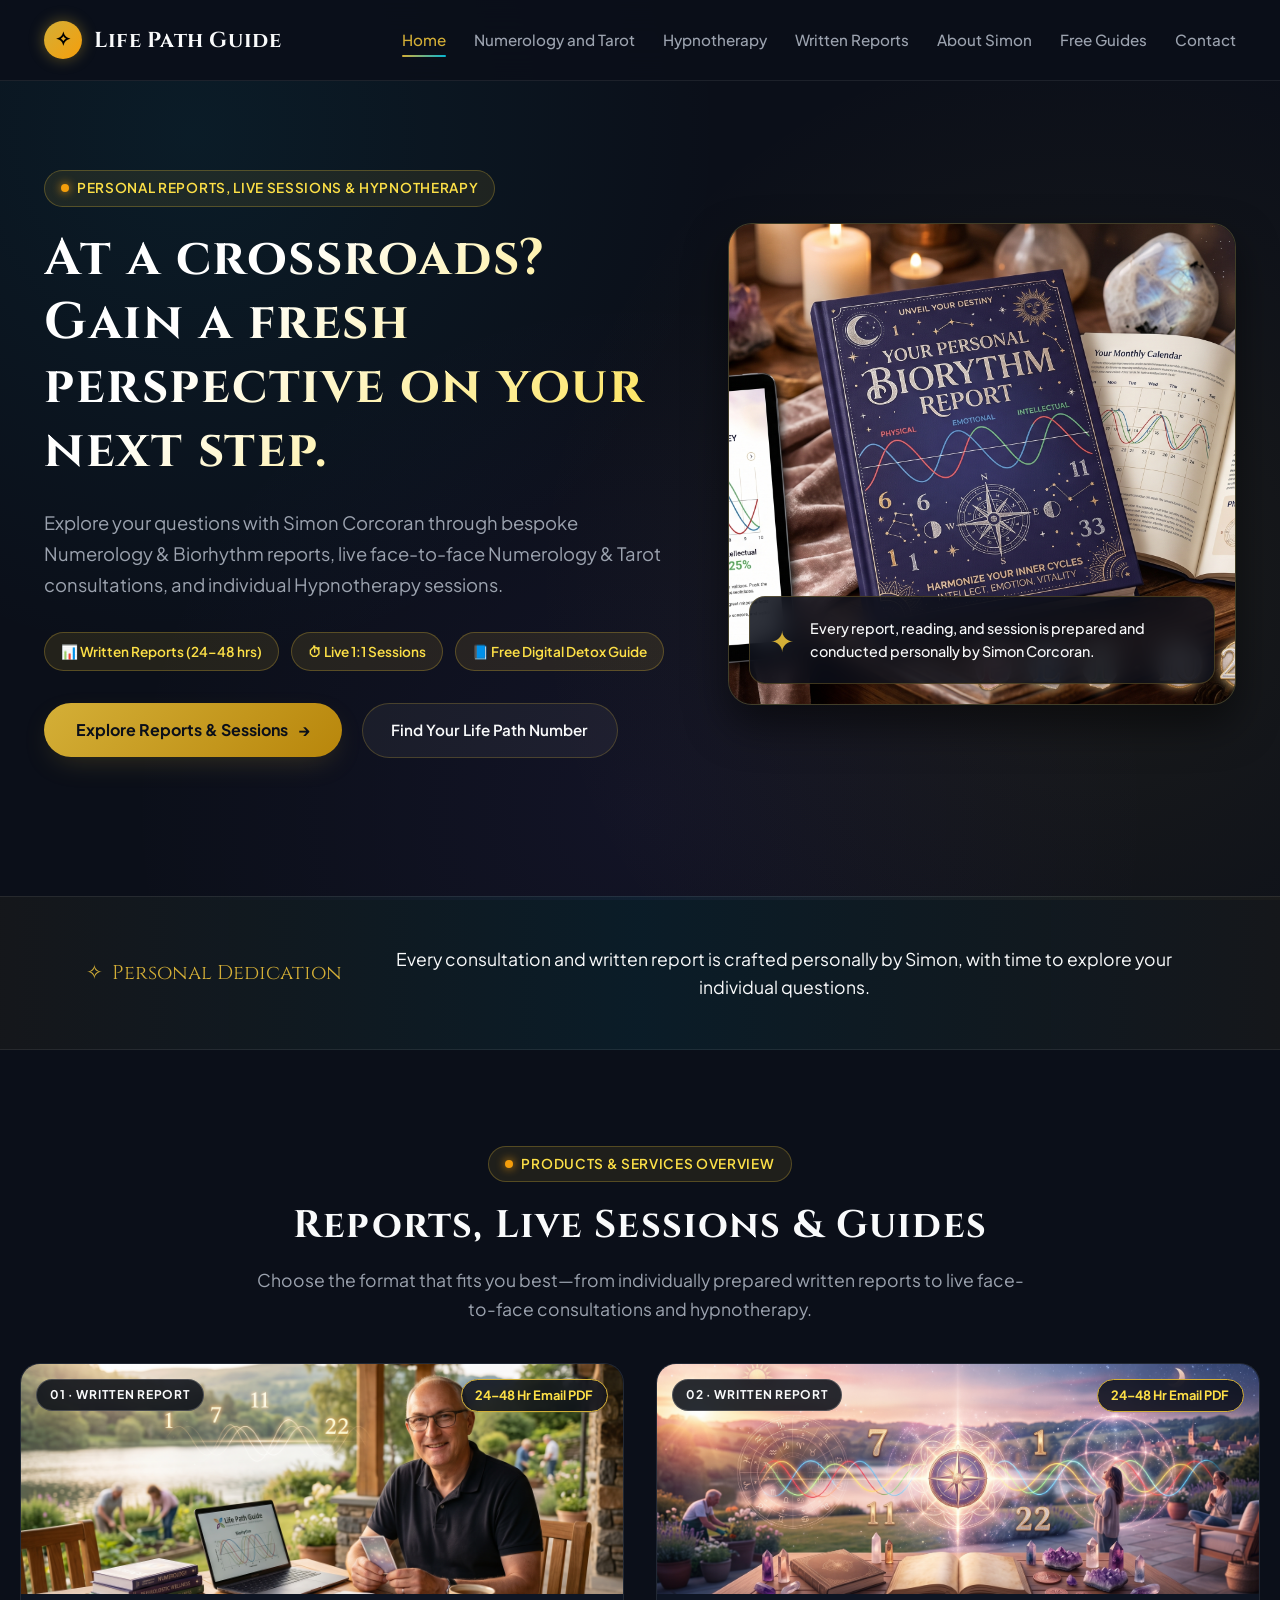
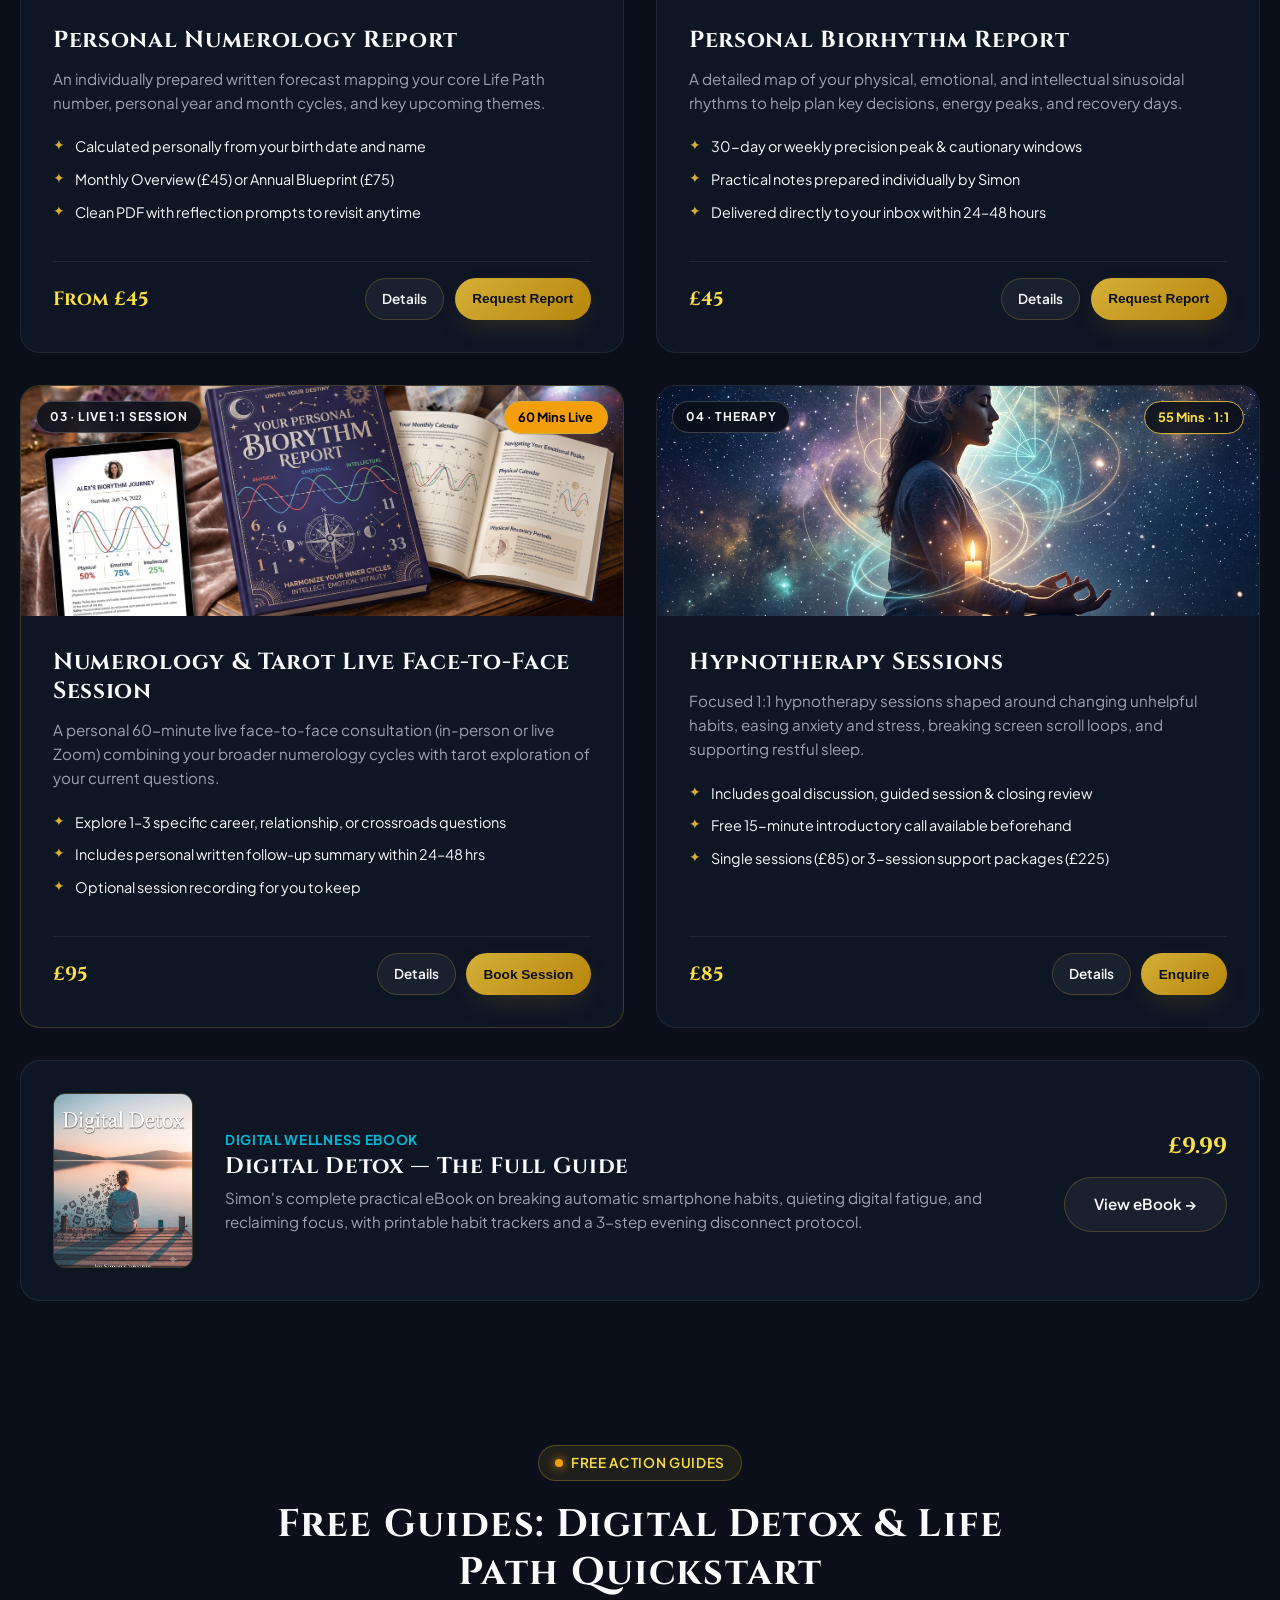
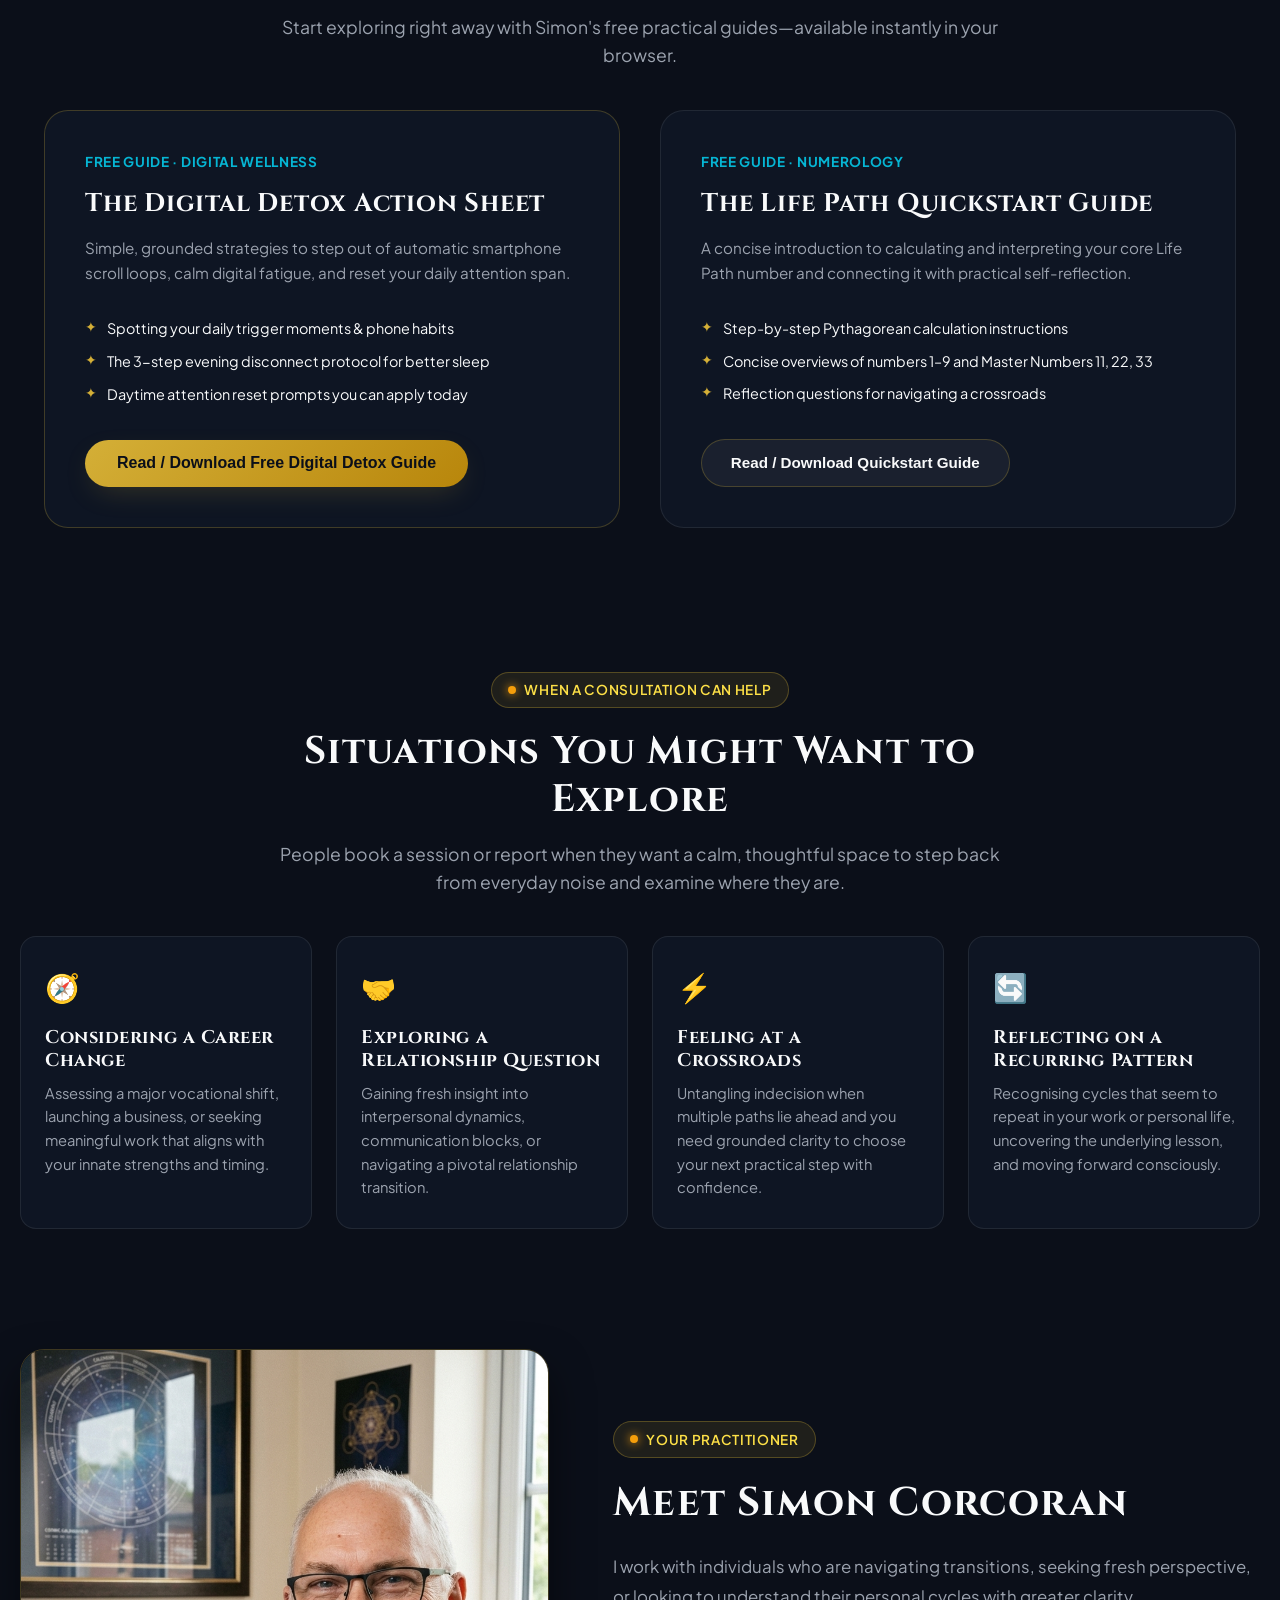
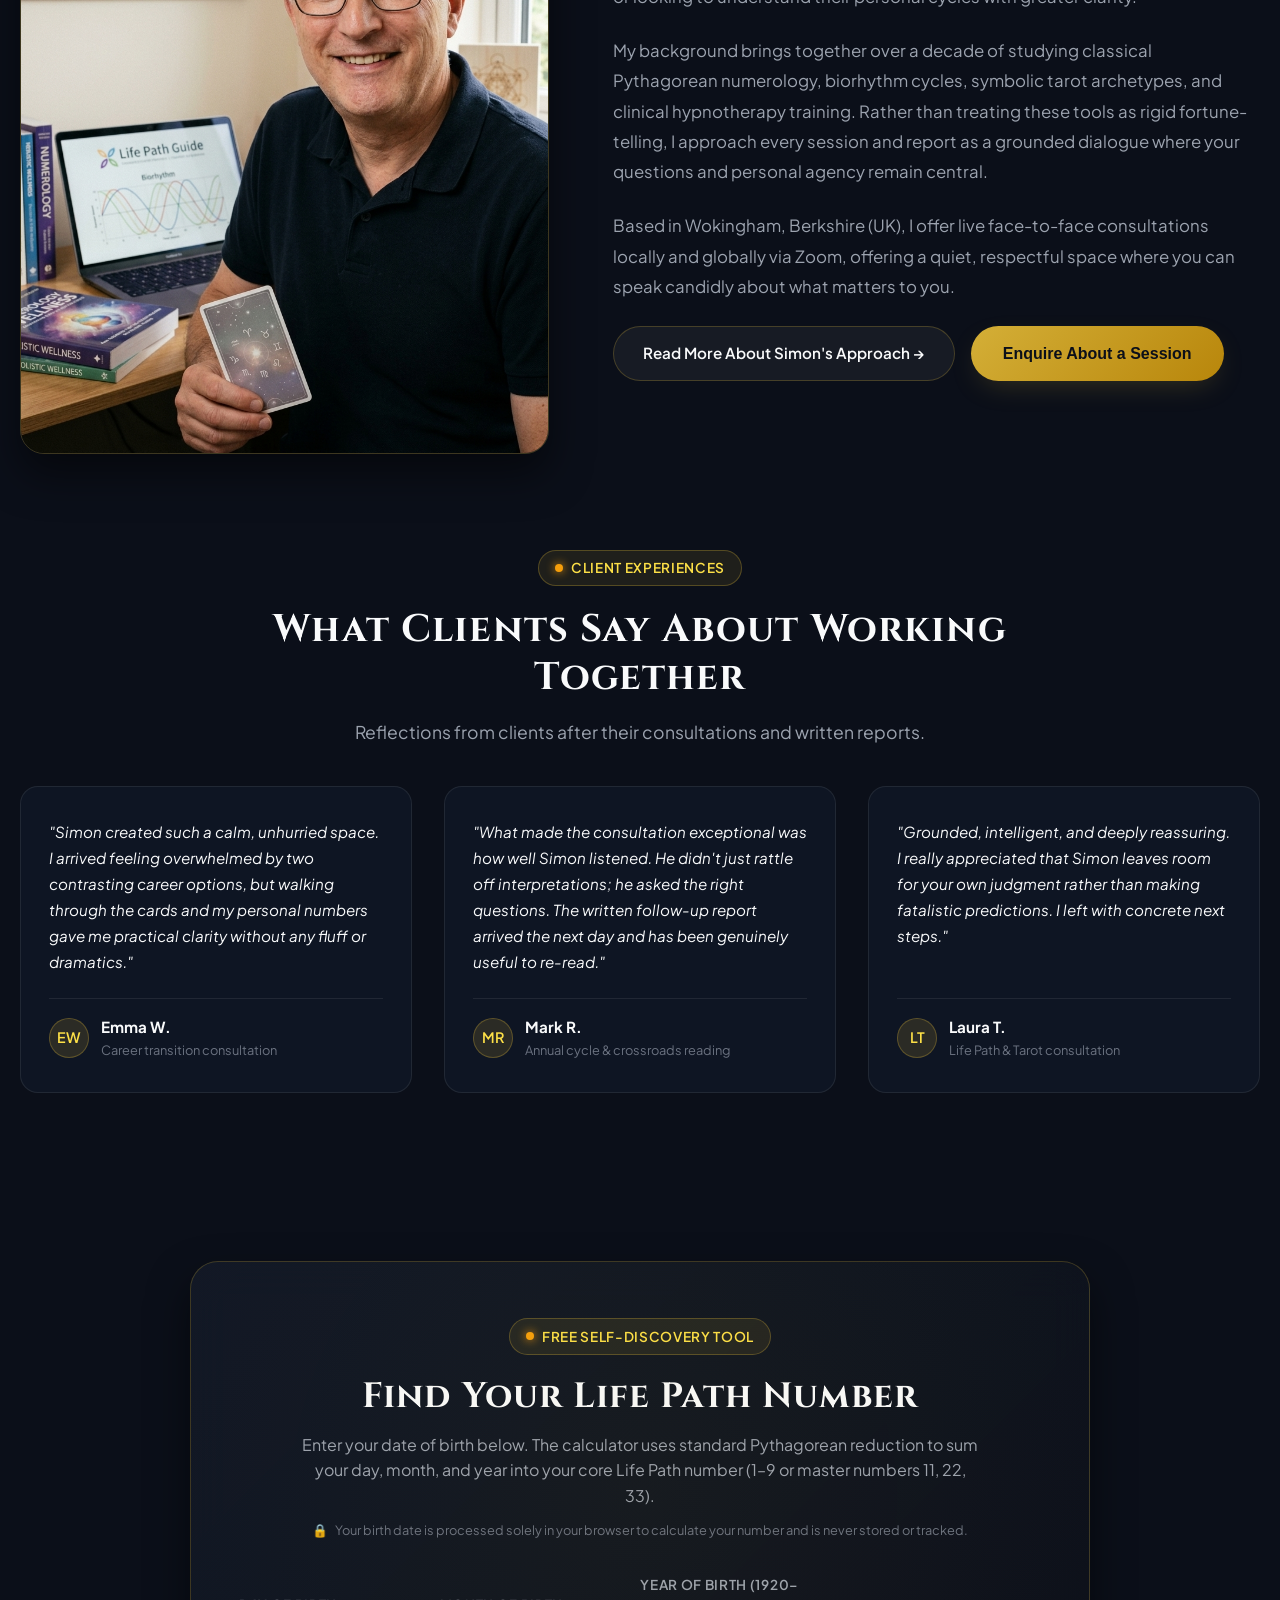
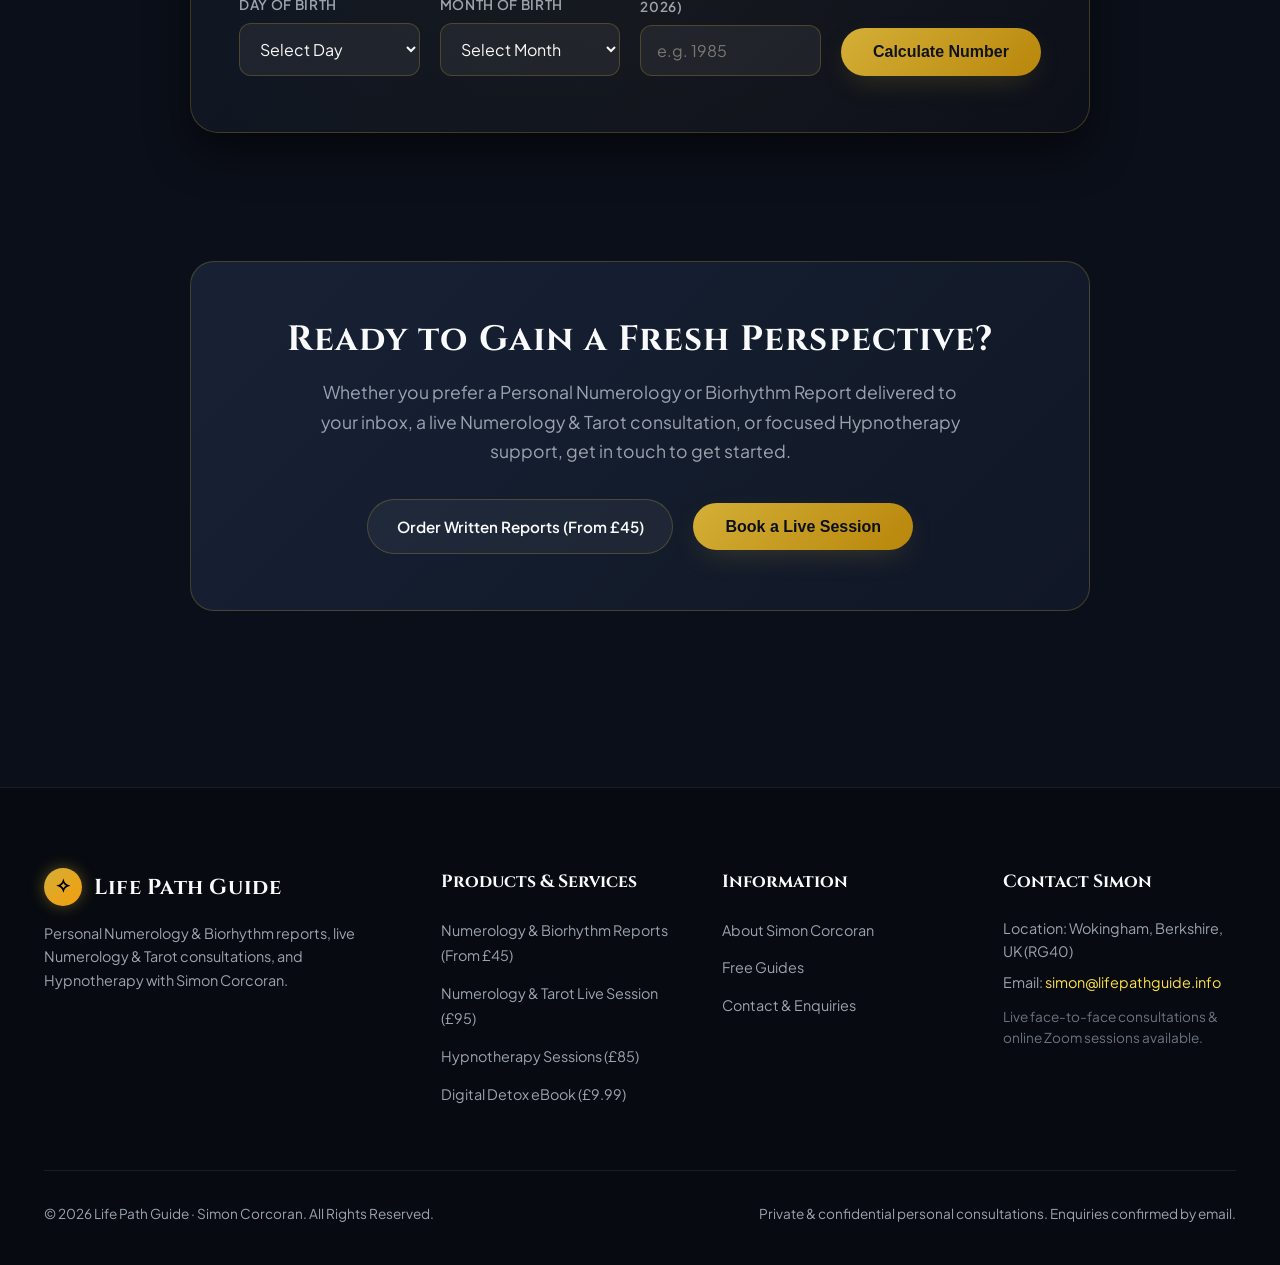
==== commit 9cb5c369: "Update Home page product order, showcase Digital Detox free guide, and remove top header CTA button" ====
--- a/LifePathGuide/index.html
+++ b/LifePathGuide/index.html
@@ -4,9 +4,9 @@
   <meta charset="UTF-8">
   <meta name="viewport" content="width=device-width, initial-scale=1.0">
   <title>Life Path Guide | Real Direction & True Clarity | Simon Corcoran</title>
-  <meta name="description" content="Personal, human-centered Numerology, Tarot consultations, and Hypnotherapy with Simon Corcoran. Gain fresh perspective and actionable clarity for your next steps.">
+  <meta name="description" content="Personal, human-centered Numerology and Biorhythm Reports, Numerology & Tarot live sessions, and Hypnotherapy with Simon Corcoran.">
   <meta property="og:title" content="Life Path Guide | Real Direction & True Clarity | Simon Corcoran">
-  <meta property="og:description" content="Explore your questions through a personal numerology and tarot consultation, bringing together reflection, intuitive insight and practical next steps.">
+  <meta property="og:description" content="Explore personal Numerology and Biorhythm reports, live Numerology & Tarot sessions, Hypnotherapy, and free Digital Detox & Life Path guides.">
   <meta property="og:type" content="website">
   <link rel="stylesheet" href="styles.css">
 </head>
@@ -30,10 +30,6 @@
         <li><a href="contact.html" class="nav-link">Contact</a></li>
       </ul>
 
-      <button class="nav-cta-btn" data-open-booking data-service="Numerology & Tarot Consultation (60 Mins)">
-        <span>Enquire About a Session</span>
-      </button>
-
       <button class="mobile-menu-toggle" aria-label="Toggle Mobile Menu">☰</button>
     </div>
   </header>
@@ -44,22 +40,22 @@
       <div class="hero-content">
         <div class="badge-pill">
           <span class="icon-dot"></span>
-          <span>Personal 1:1 Consultations via Zoom</span>
+          <span>Personal Reports, Live Sessions & Hypnotherapy</span>
         </div>
         <h1>At a crossroads? Gain a fresh perspective on your next step.</h1>
         <p class="hero-subtitle">
-          Explore your questions with Simon Corcoran through a personal numerology and tarot consultation, bringing together reflection, intuitive insight and practical next steps.
+          Explore your questions with Simon Corcoran through bespoke Numerology & Biorhythm reports, live face-to-face Numerology & Tarot consultations, and individual Hypnotherapy sessions.
         </p>
 
         <div style="display: flex; gap: 0.75rem; flex-wrap: wrap; margin-bottom: 2rem;">
-          <span class="spec-badge">⏱ 60-minute Zoom session</span>
-          <span class="spec-badge">📋 Personal written summary included</span>
-          <span class="spec-badge">🏷 £95 confirmed fee</span>
+          <span class="spec-badge">📊 Written Reports (24–48 hrs)</span>
+          <span class="spec-badge">⏱ Live 1:1 Sessions</span>
+          <span class="spec-badge">📘 Free Digital Detox Guide</span>
         </div>
 
         <div class="hero-ctas">
-          <a href="#consultation" class="btn-primary">
-            <span>Explore Your Numerology & Tarot Session</span>
+          <a href="#products" class="btn-primary">
+            <span>Explore Reports & Sessions</span>
             <span>→</span>
           </a>
           <a href="#calculator" class="btn-secondary">
@@ -72,13 +68,13 @@
         <img src="assets/images/numerology-workspace.jpg" alt="Simon Corcoran Numerology and Tarot Consultation Workspace">
         <div class="hero-overlay-tag">
           <span class="tag-icon">✦</span>
-          <p>Every consultation is conducted personally by Simon, with time to explore your individual questions.</p>
-        </div>
-      </div>
-    </div>
-  </section>
-
-  <!-- 2. ONE PERSONAL SERVICE REASSURANCE -->
+          <p>Every report, reading, and session is prepared and conducted personally by Simon Corcoran.</p>
+        </div>
+      </div>
+    </div>
+  </section>
+
+  <!-- 2. PERSONAL SERVICE REASSURANCE -->
   <section class="differentiator-banner">
     <div class="container banner-content" style="justify-content: center; text-align: center;">
       <div class="banner-badge">
@@ -86,20 +82,212 @@
         <span>Personal Dedication</span>
       </div>
       <p class="banner-text" style="max-width: 820px; font-size: 1.1rem; color: var(--text-main);">
-        Every consultation is conducted personally by Simon, with time to explore your individual questions.
+        Every consultation and written report is crafted personally by Simon, with time to explore your individual questions.
       </p>
     </div>
   </section>
 
-  <!-- 3. HELP VISITORS RECOGNISE THEMSELVES (SITUATIONS CLIENTS WANT TO EXPLORE) -->
-  <section class="container" style="padding: 5rem 0 3.5rem;">
+  <!-- 3. ALL PRODUCTS & SERVICES SUMMARY SHOWCASE -->
+  <section id="products" class="container" style="padding: 3rem 0 4.5rem;">
+    <div class="section-header" style="text-align: center; max-width: 780px; margin: 0 auto 2.5rem;">
+      <div class="badge-pill">
+        <span class="icon-dot"></span>
+        <span>Products & Services Overview</span>
+      </div>
+      <h2>Reports, Live Sessions & Guides</h2>
+      <p>Choose the format that fits you best—from individually prepared written reports to live face-to-face consultations and hypnotherapy.</p>
+    </div>
+
+    <div class="products-summary-grid">
+      <!-- 1. Numerology Written Report -->
+      <div class="product-card">
+        <div class="card-img-wrapper">
+          <img src="assets/images/digital-products-hero.jpg" alt="Personal Numerology Written Report">
+          <span class="product-order-badge">01 · Written Report</span>
+          <span class="card-tag">24–48 Hr Email PDF</span>
+        </div>
+        <div class="card-body">
+          <h3>Personal Numerology Report</h3>
+          <p class="card-pitch">
+            An individually prepared written forecast mapping your core Life Path number, personal year and month cycles, and key upcoming themes.
+          </p>
+          <ul class="card-features">
+            <li>Calculated personally from your birth date and name</li>
+            <li>Monthly Overview (£45) or Annual Blueprint (£75)</li>
+            <li>Clean PDF with reflection prompts to revisit anytime</li>
+          </ul>
+          <div class="card-footer">
+            <span class="card-price">From £45</span>
+            <div style="display: flex; gap: 0.65rem; flex-wrap: wrap;">
+              <a href="written-reports.html" class="btn-secondary" style="padding: 0.55rem 1rem; font-size: 0.85rem;">Details</a>
+              <button class="btn-primary" style="padding: 0.55rem 1.1rem; font-size: 0.85rem;" data-open-booking data-service="Personal Numerology Report">Request Report</button>
+            </div>
+          </div>
+        </div>
+      </div>
+
+      <!-- 2. Biorhythm Written Report -->
+      <div class="product-card">
+        <div class="card-img-wrapper">
+          <img src="assets/images/biorhythm-report.jpg" alt="Personal Biorhythm Written Report">
+          <span class="product-order-badge">02 · Written Report</span>
+          <span class="card-tag">24–48 Hr Email PDF</span>
+        </div>
+        <div class="card-body">
+          <h3>Personal Biorhythm Report</h3>
+          <p class="card-pitch">
+            A detailed map of your physical, emotional, and intellectual sinusoidal rhythms to help plan key decisions, energy peaks, and recovery days.
+          </p>
+          <ul class="card-features">
+            <li>30-day or weekly precision peak &amp; cautionary windows</li>
+            <li>Practical notes prepared individually by Simon</li>
+            <li>Delivered directly to your inbox within 24–48 hours</li>
+          </ul>
+          <div class="card-footer">
+            <span class="card-price">£45</span>
+            <div style="display: flex; gap: 0.65rem; flex-wrap: wrap;">
+              <a href="written-reports.html" class="btn-secondary" style="padding: 0.55rem 1rem; font-size: 0.85rem;">Details</a>
+              <button class="btn-primary" style="padding: 0.55rem 1.1rem; font-size: 0.85rem;" data-open-booking data-service="Personal Biorhythm Report">Request Report</button>
+            </div>
+          </div>
+        </div>
+      </div>
+
+      <!-- 3. Numerology & Tarot Live Face-to-Face Session -->
+      <div class="product-card" style="border-color: var(--border-glow);">
+        <div class="card-img-wrapper">
+          <img src="assets/images/numerology-workspace.jpg" alt="Numerology and Tarot Live Face-to-Face Session">
+          <span class="product-order-badge">03 · Live 1:1 Session</span>
+          <span class="card-tag" style="background: var(--gold-glow); color: #000;">60 Mins Live</span>
+        </div>
+        <div class="card-body">
+          <h3>Numerology &amp; Tarot Live Face-to-Face Session</h3>
+          <p class="card-pitch">
+            A personal 60-minute live face-to-face consultation (in-person or live Zoom) combining your broader numerology cycles with tarot exploration of your current questions.
+          </p>
+          <ul class="card-features">
+            <li>Explore 1–3 specific career, relationship, or crossroads questions</li>
+            <li>Includes personal written follow-up summary within 24–48 hrs</li>
+            <li>Optional session recording for you to keep</li>
+          </ul>
+          <div class="card-footer">
+            <span class="card-price">£95</span>
+            <div style="display: flex; gap: 0.65rem; flex-wrap: wrap;">
+              <a href="numerology-tarot.html" class="btn-secondary" style="padding: 0.55rem 1rem; font-size: 0.85rem;">Details</a>
+              <button class="btn-primary" style="padding: 0.55rem 1.1rem; font-size: 0.85rem;" data-open-booking data-service="Numerology & Tarot Live Session (60 Mins)">Book Session</button>
+            </div>
+          </div>
+        </div>
+      </div>
+
+      <!-- 4. Hypnotherapy Sessions -->
+      <div class="product-card">
+        <div class="card-img-wrapper">
+          <img src="assets/images/hypnotherapy-transformational.png" alt="Individual Hypnotherapy Sessions">
+          <span class="product-order-badge">04 · Therapy</span>
+          <span class="card-tag">55 Mins · 1:1</span>
+        </div>
+        <div class="card-body">
+          <h3>Hypnotherapy Sessions</h3>
+          <p class="card-pitch">
+            Focused 1:1 hypnotherapy sessions shaped around changing unhelpful habits, easing anxiety and stress, breaking screen scroll loops, and supporting restful sleep.
+          </p>
+          <ul class="card-features">
+            <li>Includes goal discussion, guided session &amp; closing review</li>
+            <li>Free 15-minute introductory call available beforehand</li>
+            <li>Single sessions (£85) or 3-session support packages (£225)</li>
+          </ul>
+          <div class="card-footer">
+            <span class="card-price">£85</span>
+            <div style="display: flex; gap: 0.65rem; flex-wrap: wrap;">
+              <a href="hypnotherapy.html" class="btn-secondary" style="padding: 0.55rem 1rem; font-size: 0.85rem;">Details</a>
+              <button class="btn-primary" style="padding: 0.55rem 1.1rem; font-size: 0.85rem;" data-open-booking data-service="Individual Hypnotherapy Session (55 Mins)">Enquire</button>
+            </div>
+          </div>
+        </div>
+      </div>
+    </div>
+
+    <!-- Companion Product Strip: Digital Detox Full eBook -->
+    <div class="ebook-summary-strip">
+      <img src="assets/images/Digital_Detox_Cover.jpg" alt="Digital Detox - The Full Guide eBook Cover" class="ebook-thumb">
+      <div>
+        <span class="guide-badge" style="margin-bottom: 0.4rem;">Digital Wellness eBook</span>
+        <h3 style="font-size: 1.4rem; margin-bottom: 0.4rem; color: var(--text-main);">Digital Detox &mdash; The Full Guide</h3>
+        <p style="font-size: 0.95rem; color: var(--text-muted); line-height: 1.6;">
+          Simon's complete practical eBook on breaking automatic smartphone habits, quieting digital fatigue, and reclaiming focus, with printable habit trackers and a 3-step evening disconnect protocol.
+        </p>
+      </div>
+      <div style="display: flex; flex-direction: column; align-items: flex-end; gap: 0.75rem;">
+        <span class="card-price" style="font-size: 1.4rem;">£9.99</span>
+        <a href="digital-detox-ebook.html" class="btn-secondary" style="white-space: nowrap;">View eBook →</a>
+      </div>
+    </div>
+  </section>
+
+  <!-- 4. SHOWCASE FREE GUIDES (INCLUDING DIGITAL DETOX FREE GUIDE) -->
+  <section id="free-guides" class="lead-magnets-section" style="padding: 4.5rem 0;">
+    <div class="container">
+      <div class="section-header" style="text-align: center; max-width: 760px; margin: 0 auto 2.5rem;">
+        <div class="badge-pill">
+          <span class="icon-dot"></span>
+          <span>Free Action Guides</span>
+        </div>
+        <h2>Free Guides: Digital Detox &amp; Life Path Quickstart</h2>
+        <p>Start exploring right away with Simon's free practical guides—available instantly in your browser.</p>
+      </div>
+
+      <div class="grid-2">
+        <!-- Digital Detox Free Guide -->
+        <div class="guide-card" style="border: 1px solid var(--border-glow);">
+          <span class="guide-badge">Free Guide · Digital Wellness</span>
+          <h3>The Digital Detox Action Sheet</h3>
+          <p>
+            Simple, grounded strategies to step out of automatic smartphone scroll loops, calm digital fatigue, and reset your daily attention span.
+          </p>
+          <ul class="card-features" style="margin-bottom: 1.5rem;">
+            <li>Spotting your daily trigger moments &amp; phone habits</li>
+            <li>The 3-step evening disconnect protocol for better sleep</li>
+            <li>Daytime attention reset prompts you can apply today</li>
+          </ul>
+          <div>
+            <button class="btn-primary" data-open-guide data-guide="The Digital Detox Action Sheet">
+              Read / Download Free Digital Detox Guide
+            </button>
+          </div>
+        </div>
+
+        <!-- Life Path Quickstart Free Guide -->
+        <div class="guide-card">
+          <span class="guide-badge">Free Guide · Numerology</span>
+          <h3>The Life Path Quickstart Guide</h3>
+          <p>
+            A concise introduction to calculating and interpreting your core Life Path number and connecting it with practical self-reflection.
+          </p>
+          <ul class="card-features" style="margin-bottom: 1.5rem;">
+            <li>Step-by-step Pythagorean calculation instructions</li>
+            <li>Concise overviews of numbers 1–9 and Master Numbers 11, 22, 33</li>
+            <li>Reflection questions for navigating a crossroads</li>
+          </ul>
+          <div>
+            <button class="btn-secondary" data-open-guide data-guide="The Life Path Quickstart Guide">
+              Read / Download Quickstart Guide
+            </button>
+          </div>
+        </div>
+      </div>
+    </div>
+  </section>
+
+  <!-- 5. HELP VISITORS RECOGNISE THEMSELVES (SITUATIONS CLIENTS WANT TO EXPLORE) -->
+  <section class="container" style="padding: 4.5rem 0 3.5rem;">
     <div class="section-header" style="text-align: center; max-width: 760px; margin: 0 auto 2.5rem;">
       <div class="badge-pill">
         <span class="icon-dot"></span>
         <span>When a Consultation Can Help</span>
       </div>
       <h2>Situations You Might Want to Explore</h2>
-      <p>People book a session when they want a calm, thoughtful space to step back from everyday noise and examine where they are.</p>
+      <p>People book a session or report when they want a calm, thoughtful space to step back from everyday noise and examine where they are.</p>
     </div>
 
     <div class="situations-grid">
@@ -133,92 +321,7 @@
     </div>
   </section>
 
-  <!-- 4. MAIN CONSULTATION & PRICE (MAKE THE MAIN OFFER EASY TO ASSESS) -->
-  <section id="consultation" class="container" style="padding: 2rem 0 5rem;">
-    <div class="section-header" style="text-align: center; max-width: 800px; margin: 0 auto 1.5rem;">
-      <div class="badge-pill">
-        <span class="icon-dot"></span>
-        <span>Principal Offering</span>
-      </div>
-      <h2>Your Numerology and Tarot Consultation</h2>
-      <p>A balanced 60-minute live session combining broader life themes with immediate situational exploration.</p>
-    </div>
-
-    <div class="consultation-spotlight">
-      <div>
-        <h3 style="font-size: 1.8rem; margin-bottom: 1rem; color: var(--gold-light);">The 60-Minute Zoom Experience</h3>
-        <p style="font-size: 1rem; line-height: 1.7; color: var(--text-muted); margin-bottom: 1.5rem;">
-          We bring together two complementary perspectives: numerology gives us the overarching framework of your personal cycles, while tarot allows us to look closely at your current questions and real choices.
-        </p>
-
-        <ul class="consultation-journey-list">
-          <li>
-            <span class="journey-step-num">1</span>
-            <div>
-              <strong style="color: var(--text-main);">Broader Numerology Themes:</strong>
-              <span>Reviewing your core Life Path number and active personal year cycle to understand the wider season you are in.</span>
-            </div>
-          </li>
-          <li>
-            <span class="journey-step-num">2</span>
-            <div>
-              <strong style="color: var(--text-main);">Tarot Discussion of Current Questions:</strong>
-              <span>Exploring the specific questions or dilemmas you have brought, looking at immediate influences, unseen dynamics, and options.</span>
-            </div>
-          </li>
-          <li>
-            <span class="journey-step-num">3</span>
-            <div>
-              <strong style="color: var(--text-main);">Reflections & Practical Next Steps:</strong>
-              <span>Drawing insights together into concrete reflections you can actually apply in your day-to-day decisions.</span>
-            </div>
-          </li>
-        </ul>
-
-        <div style="background: rgba(11, 15, 25, 0.5); border: 1px solid var(--border-subtle); border-radius: 12px; padding: 1.25rem; margin-top: 1.5rem;">
-          <h5 style="color: var(--gold-primary); font-size: 0.95rem; margin-bottom: 0.4rem;">Included: Personal Written Follow-Up Summary</h5>
-          <p style="font-size: 0.88rem; color: var(--text-muted);">
-            Delivered by personal email within 24–48 hours of your session. Includes a summary of your core numbers, high-resolution photos of the cards drawn with notes, and key reflection prompts to revisit anytime.
-          </p>
-        </div>
-      </div>
-
-      <div class="consultation-pricing-box">
-        <span class="spec-badge" style="margin: 0 auto 1rem;">Complete Consultation</span>
-        <div class="price-tag-large">£95</div>
-        <p class="price-subtitle">Single confirmed fee · No hidden charges</p>
-
-        <div style="text-align: left; font-size: 0.88rem; color: var(--text-muted); margin-bottom: 1.5rem; display: flex; flex-direction: column; gap: 0.5rem;">
-          <div style="display: flex; align-items: center; gap: 0.5rem;">
-            <span style="color: var(--gold-primary);">✓</span>
-            <span>60 minutes live 1:1 on Zoom</span>
-          </div>
-          <div style="display: flex; align-items: center; gap: 0.5rem;">
-            <span style="color: var(--gold-primary);">✓</span>
-            <span>Full follow-up summary report</span>
-          </div>
-          <div style="display: flex; align-items: center; gap: 0.5rem;">
-            <span style="color: var(--gold-primary);">✓</span>
-            <span>Optional audio/video recording</span>
-          </div>
-          <div style="display: flex; align-items: center; gap: 0.5rem;">
-            <span style="color: var(--gold-primary);">✓</span>
-            <span>Direct booking confirmation with Simon</span>
-          </div>
-        </div>
-
-        <button class="btn-primary" style="width: 100%; justify-content: center;" data-open-booking data-service="Numerology & Tarot Consultation (60 Mins)">
-          Enquire About a Session
-        </button>
-
-        <a href="numerology-tarot.html" style="font-size: 0.85rem; color: var(--text-dim); margin-top: 1rem; text-decoration: underline;">
-          View full consultation details & FAQs →
-        </a>
-      </div>
-    </div>
-  </section>
-
-  <!-- 5. INTRODUCE YOURSELF EARLIER (MEET SIMON) -->
+  <!-- 6. MEET SIMON -->
   <section class="about-section container" style="padding: 4rem 0;">
     <div class="about-grid">
       <div class="about-img-frame">
@@ -234,15 +337,15 @@
           I work with individuals who are navigating transitions, seeking fresh perspective, or looking to understand their personal cycles with greater clarity.
         </p>
         <p class="about-bio">
-          My background brings together over a decade of studying classical Pythagorean numerology, symbolic tarot archetypes, and clinical hypnotherapy training. Rather than treating these tools as rigid fortune-telling, I approach every session as an open, grounded dialogue where your questions and personal agency remain central.
+          My background brings together over a decade of studying classical Pythagorean numerology, biorhythm cycles, symbolic tarot archetypes, and clinical hypnotherapy training. Rather than treating these tools as rigid fortune-telling, I approach every session and report as a grounded dialogue where your questions and personal agency remain central.
         </p>
         <p class="about-bio">
-          Based in Wokingham, Berkshire (UK), I work with clients online worldwide via Zoom, offering a quiet, respectful space where you can speak candidly about what matters to you.
+          Based in Wokingham, Berkshire (UK), I offer live face-to-face consultations locally and globally via Zoom, offering a quiet, respectful space where you can speak candidly about what matters to you.
         </p>
 
         <div style="display: flex; gap: 1rem; flex-wrap: wrap; margin-top: 1.5rem;">
           <a href="about.html" class="btn-secondary">Read More About Simon's Approach →</a>
-          <button class="btn-primary" data-open-booking data-service="Numerology & Tarot Consultation (60 Mins)">
+          <button class="btn-primary" data-open-booking data-service="Numerology & Tarot Live Session (60 Mins)">
             Enquire About a Session
           </button>
         </div>
@@ -250,15 +353,15 @@
     </div>
   </section>
 
-  <!-- 6. CLIENT EXPERIENCES (GENUINE FEEDBACK) -->
-  <section class="container" style="padding: 2rem 0 5rem;">
+  <!-- 7. CLIENT EXPERIENCES -->
+  <section class="container" style="padding: 2rem 0 4.5rem;">
     <div class="section-header" style="text-align: center; max-width: 760px; margin: 0 auto 2rem;">
       <div class="badge-pill">
         <span class="icon-dot"></span>
         <span>Client Experiences</span>
       </div>
       <h2>What Clients Say About Working Together</h2>
-      <p>Reflections from clients after their 60-minute consultations and written reports.</p>
+      <p>Reflections from clients after their consultations and written reports.</p>
     </div>
 
     <div class="client-feedback-grid">
@@ -283,7 +386,7 @@
           <div class="feedback-author-initials">MR</div>
           <div class="feedback-author-info">
             <h5>Mark R.</h5>
-            <p>Annual cycle & crossroads reading</p>
+            <p>Annual cycle &amp; crossroads reading</p>
           </div>
         </div>
       </div>
@@ -296,59 +399,14 @@
           <div class="feedback-author-initials">LT</div>
           <div class="feedback-author-info">
             <h5>Laura T.</h5>
-            <p>Life Path & Tarot consultation</p>
-          </div>
-        </div>
-      </div>
-    </div>
-  </section>
-
-  <!-- 7. HYPNOTHERAPY SEPARATE INTRODUCTION -->
-  <section class="container" style="padding: 2rem 0 5rem;">
-    <div style="background: rgba(17, 24, 39, 0.7); border: 1px solid var(--border-subtle); border-radius: 24px; padding: 3.5rem 3rem; display: grid; grid-template-columns: 1fr 1fr; gap: 3rem; align-items: center;">
-      <div>
-        <div class="badge-pill">
-          <span class="icon-dot"></span>
-          <span>Distinct Therapeutic Route</span>
-        </div>
-        <h2 style="font-size: 2.2rem; margin-bottom: 1.25rem;">Support to Change Unhelpful Habits and Patterns</h2>
-        <p style="font-size: 1.05rem; line-height: 1.7; color: var(--text-muted); margin-bottom: 1.5rem;">
-          If you are seeking practical help with ongoing stress, compulsive smartphone scrolling, or ingrained behavioural patterns, online hypnotherapy provides a focused, gentle method to facilitate lasting personal change.
-        </p>
-        
-        <ul style="list-style: none; display: flex; flex-direction: column; gap: 0.75rem; margin-bottom: 2rem; font-size: 0.95rem; color: var(--text-muted);">
-          <li style="display: flex; align-items: center; gap: 0.5rem;">
-            <span style="color: var(--cyan-accent);">✦</span>
-            <span><strong>Easing Anxiety & Stress:</strong> Helping your nervous system reset and find natural calm.</span>
-          </li>
-          <li style="display: flex; align-items: center; gap: 0.5rem;">
-            <span style="color: var(--cyan-accent);">✦</span>
-            <span><strong>Habit Change & Digital Fatigue:</strong> Breaking mindless screen trance and rebuilding focus.</span>
-          </li>
-          <li style="display: flex; align-items: center; gap: 0.5rem;">
-            <span style="color: var(--cyan-accent);">✦</span>
-            <span><strong>Restful Sleep & Focus:</strong> Calming nighttime mental chatter and easing daytime exhaustion.</span>
-          </li>
-        </ul>
-
-        <div style="display: flex; gap: 1rem; align-items: center; flex-wrap: wrap;">
-          <a href="hypnotherapy.html" class="btn-primary">Explore Hypnotherapy</a>
-          <button class="btn-secondary" data-open-booking data-service="Free 15-Min Hypnotherapy Consultation">
-            Free 15-Min Intro Call
-          </button>
-        </div>
-      </div>
-
-      <div class="hero-media-card">
-        <img src="assets/images/hypnotherapy-transformational.png" alt="Guided Hypnotherapy with Simon Corcoran">
-        <div style="margin-top: 1rem; font-size: 0.85rem; color: var(--text-dim); text-align: center;">
-          55-minute sessions via Zoom · £85 · Includes goal discussion, guided process & closing review
-        </div>
-      </div>
-    </div>
-  </section>
-
-  <!-- 8. KEEP THE CALCULATOR CONNECTED TO THE SERVICE -->
+            <p>Life Path &amp; Tarot consultation</p>
+          </div>
+        </div>
+      </div>
+    </div>
+  </section>
+
+  <!-- 8. INTERACTIVE LIFE PATH CALCULATOR -->
   <section id="calculator" class="calculator-section">
     <div class="container">
       <div class="calculator-box">
@@ -422,8 +480,8 @@
           <div class="calc-result-header">
             <div id="resNumberBadge" class="number-badge">7</div>
             <div>
-              <h4 id="resTitle">Life Path 7: The Intuitive Seeker & Analyst</h4>
-              <p id="resTrait">Wisdom, Esoteric Depth & Truth Seeking</p>
+              <h4 id="resTitle">Life Path 7: The Intuitive Seeker &amp; Analyst</h4>
+              <p id="resTrait">Wisdom, Esoteric Depth &amp; Truth Seeking</p>
             </div>
           </div>
           <div class="calc-result-body">
@@ -434,17 +492,17 @@
             <div style="background: rgba(11, 15, 25, 0.6); border: 1px solid var(--border-subtle); border-radius: 12px; padding: 1.25rem; margin: 1.25rem 0;">
               <h5 style="color: var(--gold-light); font-size: 0.95rem; margin-bottom: 0.4rem;">Connecting Your Number to Your Real Questions</h5>
               <p style="font-size: 0.88rem; color: var(--text-muted); line-height: 1.6;">
-                A single number is only an introduction. In a full 60-minute consultation, we examine your active personal cycle year alongside a live tarot consultation focused on the specific choices currently in front of you.
+                A single number is only an introduction. Explore a Personal Numerology Report (from £45) or book a full 60-minute live consultation (£95) to look closely at the choices currently in front of you.
               </p>
             </div>
 
             <div style="display: flex; gap: 1rem; align-items: center; flex-wrap: wrap;">
-              <button class="btn-primary" data-open-booking data-service="Numerology & Tarot Consultation (60 Mins)">
-                Explore Your 60-Minute Consultation (£95)
+              <a href="written-reports.html" class="btn-secondary">
+                Explore Written Reports (From £45)
+              </a>
+              <button class="btn-primary" data-open-booking data-service="Numerology & Tarot Live Session (60 Mins)">
+                Book 60-Minute Live Session (£95)
               </button>
-              <a href="numerology-tarot.html" class="btn-secondary">
-                Learn How We Work Together →
-              </a>
             </div>
           </div>
         </div>
@@ -452,71 +510,21 @@
     </div>
   </section>
 
-  <!-- 9. FEATURE ONE PRINCIPAL FREE GUIDE -->
-  <section class="lead-magnets-section" style="padding: 5rem 0;">
-    <div class="container">
-      <div class="section-header" style="text-align: center; max-width: 760px; margin: 0 auto 2.5rem;">
-        <div class="badge-pill">
-          <span class="icon-dot"></span>
-          <span>Free Introductory Guide</span>
-        </div>
-        <h2>The Life Path Quickstart Guide</h2>
-        <p>A concise, practical introduction to numerology that connects directly to the consultation approach.</p>
-      </div>
-
-      <div style="max-width: 860px; margin: 0 auto; background: var(--bg-card); border: 1px solid var(--border-glow); border-radius: 20px; padding: 3rem; display: grid; grid-template-columns: 1fr 1fr; gap: 3rem; align-items: center;">
-        <div>
-          <span class="spec-badge" style="margin-bottom: 1rem;">Free PDF Download</span>
-          <h3 style="font-size: 1.8rem; margin-bottom: 1rem; color: var(--text-main);">What's Included in the Guide</h3>
-          <ul style="list-style: none; display: flex; flex-direction: column; gap: 0.85rem; font-size: 0.95rem; color: var(--text-muted); margin-bottom: 2rem;">
-            <li style="display: flex; align-items: flex-start; gap: 0.5rem;">
-              <span style="color: var(--gold-primary);">✓</span>
-              <span><strong>The Calculation Method:</strong> Clear step-by-step instructions to calculate numbers for yourself and others.</span>
-            </li>
-            <li style="display: flex; align-items: flex-start; gap: 0.5rem;">
-              <span style="color: var(--gold-primary);">✓</span>
-              <span><strong>Core Number Interpretations:</strong> Concise overviews of numbers 1 through 9, plus Master Numbers 11, 22, and 33.</span>
-            </li>
-            <li style="display: flex; align-items: flex-start; gap: 0.5rem;">
-              <span style="color: var(--gold-primary);">✓</span>
-              <span><strong>Self-Reflection Questions:</strong> Practical journal prompts to help you reflect on your current situation.</span>
-            </li>
-          </ul>
-
-          <button class="btn-primary" data-open-guide data-guide="The Life Path Quickstart Guide">
-            Download Free Quickstart Guide (PDF)
-          </button>
-        </div>
-
-        <div style="text-align: center;">
-          <div style="background: rgba(11, 15, 25, 0.7); border: 1px solid var(--border-subtle); border-radius: 16px; padding: 2rem; box-shadow: 0 15px 35px rgba(0,0,0,0.4);">
-            <div style="font-size: 2.5rem; color: var(--gold-primary); margin-bottom: 0.75rem;">✧</div>
-            <h4 style="color: var(--text-main); font-size: 1.2rem; margin-bottom: 0.5rem;">The Life Path Quickstart Guide</h4>
-            <p style="font-size: 0.85rem; color: var(--text-dim); margin-bottom: 1.5rem;">By Simon Corcoran · 12-Page Practical PDF</p>
-            <div style="border-top: 1px solid var(--border-subtle); padding-top: 1rem; font-size: 0.85rem; color: var(--text-muted);">
-              Instant direct access · No spam ever
-            </div>
-          </div>
-        </div>
-      </div>
-    </div>
-  </section>
-
-  <!-- 10. FINISH WITH A CLEAR INVITATION -->
+  <!-- 9. CLEAR CLOSING INVITATION -->
   <section class="container" style="padding: 2rem 0 5rem;">
     <div style="background: linear-gradient(135deg, rgba(26, 36, 56, 0.9) 0%, rgba(17, 24, 39, 0.95) 100%); border: 1px solid var(--border-glow); border-radius: 24px; padding: 3.5rem; text-align: center; max-width: 900px; margin: 0 auto;">
       <h2 style="font-size: 2.2rem; margin-bottom: 1rem; color: var(--text-main);">Ready to Gain a Fresh Perspective?</h2>
       <p style="font-size: 1.1rem; line-height: 1.7; color: var(--text-muted); max-width: 650px; margin: 0 auto 2rem;">
-        If you are facing a decision, considering a change, or feeling at a crossroads, explore how a personal 60-minute consultation can bring clarity to your next steps.
+        Whether you prefer a Personal Numerology or Biorhythm Report delivered to your inbox, a live Numerology &amp; Tarot consultation, or focused Hypnotherapy support, get in touch to get started.
       </p>
 
       <div style="display: flex; gap: 1.25rem; justify-content: center; align-items: center; flex-wrap: wrap;">
-        <button class="btn-primary" data-open-booking data-service="Numerology & Tarot Consultation (60 Mins)">
-          Enquire About a Session (£95)
+        <a href="written-reports.html" class="btn-secondary">
+          Order Written Reports (From £45)
+        </a>
+        <button class="btn-primary" data-open-booking data-service="Numerology & Tarot Live Session (60 Mins)">
+          Book a Live Session
         </button>
-        <a href="numerology-tarot.html" class="btn-secondary">
-          View Consultation Details & Price →
-        </a>
       </div>
     </div>
   </section>
@@ -530,16 +538,16 @@
             <span class="symbol">✧</span>
             <span>Life Path Guide</span>
           </a>
-          <p>Personal numerology and tarot consultations, and hypnotherapy with Simon Corcoran. Focused on clarity, reflection, and practical next steps.</p>
+          <p>Personal Numerology &amp; Biorhythm reports, live Numerology &amp; Tarot consultations, and Hypnotherapy with Simon Corcoran.</p>
         </div>
 
         <div class="footer-col">
-          <h5>Services</h5>
+          <h5>Products &amp; Services</h5>
           <ul class="footer-links">
-            <li><a href="numerology-tarot.html">Numerology & Tarot Consultation (£95)</a></li>
-            <li><a href="hypnotherapy.html">Individual Online Hypnotherapy (£85)</a></li>
-            <li><a href="written-reports.html">Written Summary Reports</a></li>
-            <li><a href="digital-detox-ebook.html">Digital Detox Resources</a></li>
+            <li><a href="written-reports.html">Numerology &amp; Biorhythm Reports (From £45)</a></li>
+            <li><a href="numerology-tarot.html">Numerology &amp; Tarot Live Session (£95)</a></li>
+            <li><a href="hypnotherapy.html">Hypnotherapy Sessions (£85)</a></li>
+            <li><a href="digital-detox-ebook.html">Digital Detox eBook (£9.99)</a></li>
           </ul>
         </div>
 
@@ -548,7 +556,7 @@
           <ul class="footer-links">
             <li><a href="about.html">About Simon Corcoran</a></li>
             <li><a href="free-guides.html">Free Guides</a></li>
-            <li><a href="contact.html">Contact & Enquiries</a></li>
+            <li><a href="contact.html">Contact &amp; Enquiries</a></li>
           </ul>
         </div>
 
@@ -557,14 +565,14 @@
           <p style="font-size: 0.9rem; color: var(--text-muted);">Location: Wokingham, Berkshire, UK (RG40)</p>
           <p style="font-size: 0.9rem; color: var(--text-muted); margin-top: 0.5rem;">Email: <a href="mailto:simon@lifepathguide.info" style="color: var(--gold-light);">simon@lifepathguide.info</a></p>
           <p style="font-size: 0.85rem; margin-top: 0.75rem; color: var(--text-dim);">
-            Online sessions conducted securely worldwide via Zoom.
+            Live face-to-face consultations &amp; online Zoom sessions available.
           </p>
         </div>
       </div>
 
       <div class="footer-bottom">
         <p>&copy; 2026 Life Path Guide · Simon Corcoran. All Rights Reserved.</p>
-        <p>Private & confidential personal consultations. Enquiries confirmed by email.</p>
+        <p>Private &amp; confidential personal consultations. Enquiries confirmed by email.</p>
       </div>
     </div>
   </footer>
@@ -575,17 +583,19 @@
       <button id="closeBookingModal" class="modal-close-btn" aria-label="Close modal">✕</button>
       
       <div id="bookingFormWrapper">
-        <h3 class="modal-title">Enquire About a Session</h3>
+        <h3 class="modal-title">Request a Report or Session</h3>
         <p class="modal-subtitle">Share your preferred service and questions. Simon will personally review your enquiry and respond within 24 hours.</p>
 
         <form id="bookingForm" class="form-grid">
           <div class="form-field">
-            <label for="bookingServiceSelect">Service Selected</label>
+            <label for="bookingServiceSelect">Service / Product Selected</label>
             <select id="bookingServiceSelect" required>
-              <option value="Numerology & Tarot Consultation (60 Mins)">Numerology & Tarot Consultation (60 Mins Zoom · £95)</option>
-              <option value="Individual Online Hypnotherapy (55 Mins)">Individual Online Hypnotherapy (55 Mins Zoom · £85)</option>
-              <option value="Free 15-Min Hypnotherapy Consultation">Free 15-Min Hypnotherapy Introductory Call (Zoom/Phone)</option>
-              <option value="Written Forecast Report">Written Personal Summary Report</option>
+              <option value="Personal Numerology Report">Personal Numerology Written Report (From £45)</option>
+              <option value="Personal Biorhythm Report">Personal Biorhythm Written Report (£45)</option>
+              <option value="Numerology & Tarot Live Session (60 Mins)">Numerology &amp; Tarot Live Face-to-Face Session (60 Mins · £95)</option>
+              <option value="Individual Hypnotherapy Session (55 Mins)">Hypnotherapy Session (55 Mins · £85)</option>
+              <option value="Free 15-Min Hypnotherapy Consultation">Free 15-Min Hypnotherapy Introductory Call</option>
+              <option value="Digital Detox eBook Purchase">Digital Detox - The Full Guide (eBook · £9.99)</option>
               <option value="General Question">General Question or Enquiry</option>
             </select>
           </div>
@@ -601,17 +611,17 @@
           </div>
 
           <div class="form-field">
-            <label for="bookDate">Preferred Day / Time Window</label>
-            <input type="text" id="bookDate" placeholder="e.g. Weekday morning or Wednesday afternoon">
+            <label for="bookDate">Preferred Day / Time Window (or Date of Birth for Reports)</label>
+            <input type="text" id="bookDate" placeholder="e.g. Wednesday afternoon, or DOB 14/08/1988">
           </div>
 
           <div class="form-field">
             <label for="bookNotes">What would you like to explore? (Optional context)</label>
-            <textarea id="bookNotes" placeholder="Share a few words about the career, relationship, or crossroads questions you have in mind..."></textarea>
+            <textarea id="bookNotes" placeholder="Share a few words about the career, relationship, habit, or crossroads questions you have in mind..."></textarea>
           </div>
 
           <button type="submit" class="btn-primary" style="width: 100%; justify-content: center; margin-top: 1rem;">
-            Send Enquiry to Simon
+            Send Request to Simon
           </button>
         </form>
       </div>
@@ -619,16 +629,16 @@
       <!-- Confirmation State -->
       <div id="bookingSuccessDisplay" style="display: none;" class="modal-confirmation-state">
         <div class="confirmation-check-icon">✓</div>
-        <h3 style="font-size: 1.5rem; margin-bottom: 0.5rem; color: var(--text-main);">Enquiry Received</h3>
+        <h3 style="font-size: 1.5rem; margin-bottom: 0.5rem; color: var(--text-main);">Request Received</h3>
         <p class="confirmation-next-steps">
-          Thank you, <strong id="confirmName"></strong>! Your enquiry has been received and logged directly. Simon will personally review your request and reply to <strong id="confirmEmail"></strong> within 24 hours with confirmed dates and preparation details.
+          Thank you, <strong id="confirmName"></strong>! Your request has been received and logged directly. Simon will personally review it and reply to <strong id="confirmEmail"></strong> within 24 hours with confirmed dates or delivery details.
         </p>
 
         <div class="confirmation-summary-card">
           <dl>
             <dt>Service:</dt>
             <dd id="confirmService"></dd>
-            <dt>Preferred Time:</dt>
+            <dt>Preferred Time / Info:</dt>
             <dd id="confirmTime"></dd>
           </dl>
         </div>
@@ -651,7 +661,7 @@
       <button id="closeGuideModal" class="modal-close-btn" aria-label="Close modal">✕</button>
       
       <div id="guideFormWrapper">
-        <h3 id="modalGuideTitle" class="modal-title">Download Free Guide</h3>
+        <h3 id="modalGuideTitle" class="modal-title">Get Free Access</h3>
         <p class="modal-subtitle">Enter your name and email below for immediate access to your guide.</p>
 
         <form id="guideForm" class="form-grid">
@@ -674,25 +684,12 @@
       <!-- Guide Success & Instant Reader State -->
       <div id="guideSuccessDisplay" style="display: none;" class="modal-confirmation-state">
         <div class="confirmation-check-icon">✓</div>
-        <h3 style="font-size: 1.5rem; margin-bottom: 0.5rem; color: var(--text-main);">Your Guide is Ready!</h3>
+        <h3 id="guideReadyHeading" style="font-size: 1.5rem; margin-bottom: 0.5rem; color: var(--text-main);">Your Guide is Ready!</h3>
         <p class="confirmation-next-steps">
           Thank you, <strong id="guideConfirmName"></strong>! You can read the guide immediately below or save it for your notes.
         </p>
 
-        <div class="quickstart-reader-container">
-          <div class="quickstart-section-box">
-            <h4>1. The Life Path Calculation Method</h4>
-            <p>Reduce each unit of your birth date (Day, Month, Year) separately to a single digit by adding its numbers together. Preserve Master Numbers 11, 22, and 33 without reducing. Then sum all three reduced values together, reducing once more if necessary.</p>
-          </div>
-          <div class="quickstart-section-box">
-            <h4>2. Core Archetypes Overview</h4>
-            <p><strong>1:</strong> The Independent Pioneer · <strong>2:</strong> The Intuitive Peacemaker · <strong>3:</strong> Creative Communicator · <strong>4:</strong> Master Architect · <strong>5:</strong> Versatile Freedom Seeker · <strong>6:</strong> Compassionate Guardian · <strong>7:</strong> Intuitive Seeker & Analyst · <strong>8:</strong> Practical Strategist · <strong>9:</strong> Sage & Humanitarian.</p>
-          </div>
-          <div class="quickstart-section-box">
-            <h4>3. Reflection Questions for Your Current Crossroads</h4>
-            <p>• Which natural strength from your number has felt most underutilised lately?<br>• What is one recurring situation where you tend to ignore your initial intuition?<br>• What choice would you make if you focused on your long-term cycle rather than immediate pressure?</p>
-          </div>
-        </div>
+        <div class="quickstart-reader-container"></div>
 
         <button id="closeGuideConfirmBtn" class="btn-primary" style="width: 100%; justify-content: center;">
           Close Reader
--- a/LifePathGuide/styles.css
+++ b/LifePathGuide/styles.css
@@ -1444,6 +1444,78 @@
   }
 }
 
+/* Products Summary Showcase */
+.products-summary-grid {
+  display: grid;
+  grid-template-columns: repeat(2, 1fr);
+  gap: 2rem;
+  margin-top: 2rem;
+}
+
+.product-order-badge {
+  position: absolute;
+  top: 15px;
+  left: 15px;
+  background: rgba(11, 15, 25, 0.88);
+  backdrop-filter: blur(8px);
+  border: 1px solid rgba(255, 255, 255, 0.2);
+  color: var(--text-main);
+  font-size: 0.75rem;
+  font-weight: 700;
+  letter-spacing: 0.06em;
+  text-transform: uppercase;
+  padding: 0.35rem 0.8rem;
+  border-radius: 50px;
+}
+
+.ebook-summary-strip {
+  margin-top: 2rem;
+  background: var(--bg-card);
+  border: 1px solid var(--border-subtle);
+  border-radius: 20px;
+  padding: 2rem;
+  display: grid;
+  grid-template-columns: 140px 1fr auto;
+  gap: 2rem;
+  align-items: center;
+  transition: border-color var(--transition-fast), box-shadow var(--transition-fast);
+}
+
+.ebook-summary-strip:hover {
+  border-color: var(--border-glow);
+  box-shadow: 0 15px 35px rgba(0, 0, 0, 0.4);
+}
+
+.ebook-thumb {
+  width: 140px;
+  height: 175px;
+  border-radius: 12px;
+  object-fit: cover;
+  border: 1px solid var(--border-glow);
+}
+
+.responsive-split-card {
+  display: grid;
+  grid-template-columns: 1fr 1fr;
+  gap: 3rem;
+  align-items: center;
+}
+
+@media (max-width: 900px) {
+  .products-summary-grid,
+  .responsive-split-card {
+    grid-template-columns: 1fr;
+  }
+  .ebook-summary-strip {
+    grid-template-columns: 1fr;
+    text-align: left;
+  }
+  .ebook-thumb {
+    width: 120px;
+    height: 150px;
+  }
+}
+
 @media (max-width: 640px) {
   .situations-grid {
     grid-template-columns: 1fr;
@@ -1455,3 +1527,4 @@
   }
 }
 
+
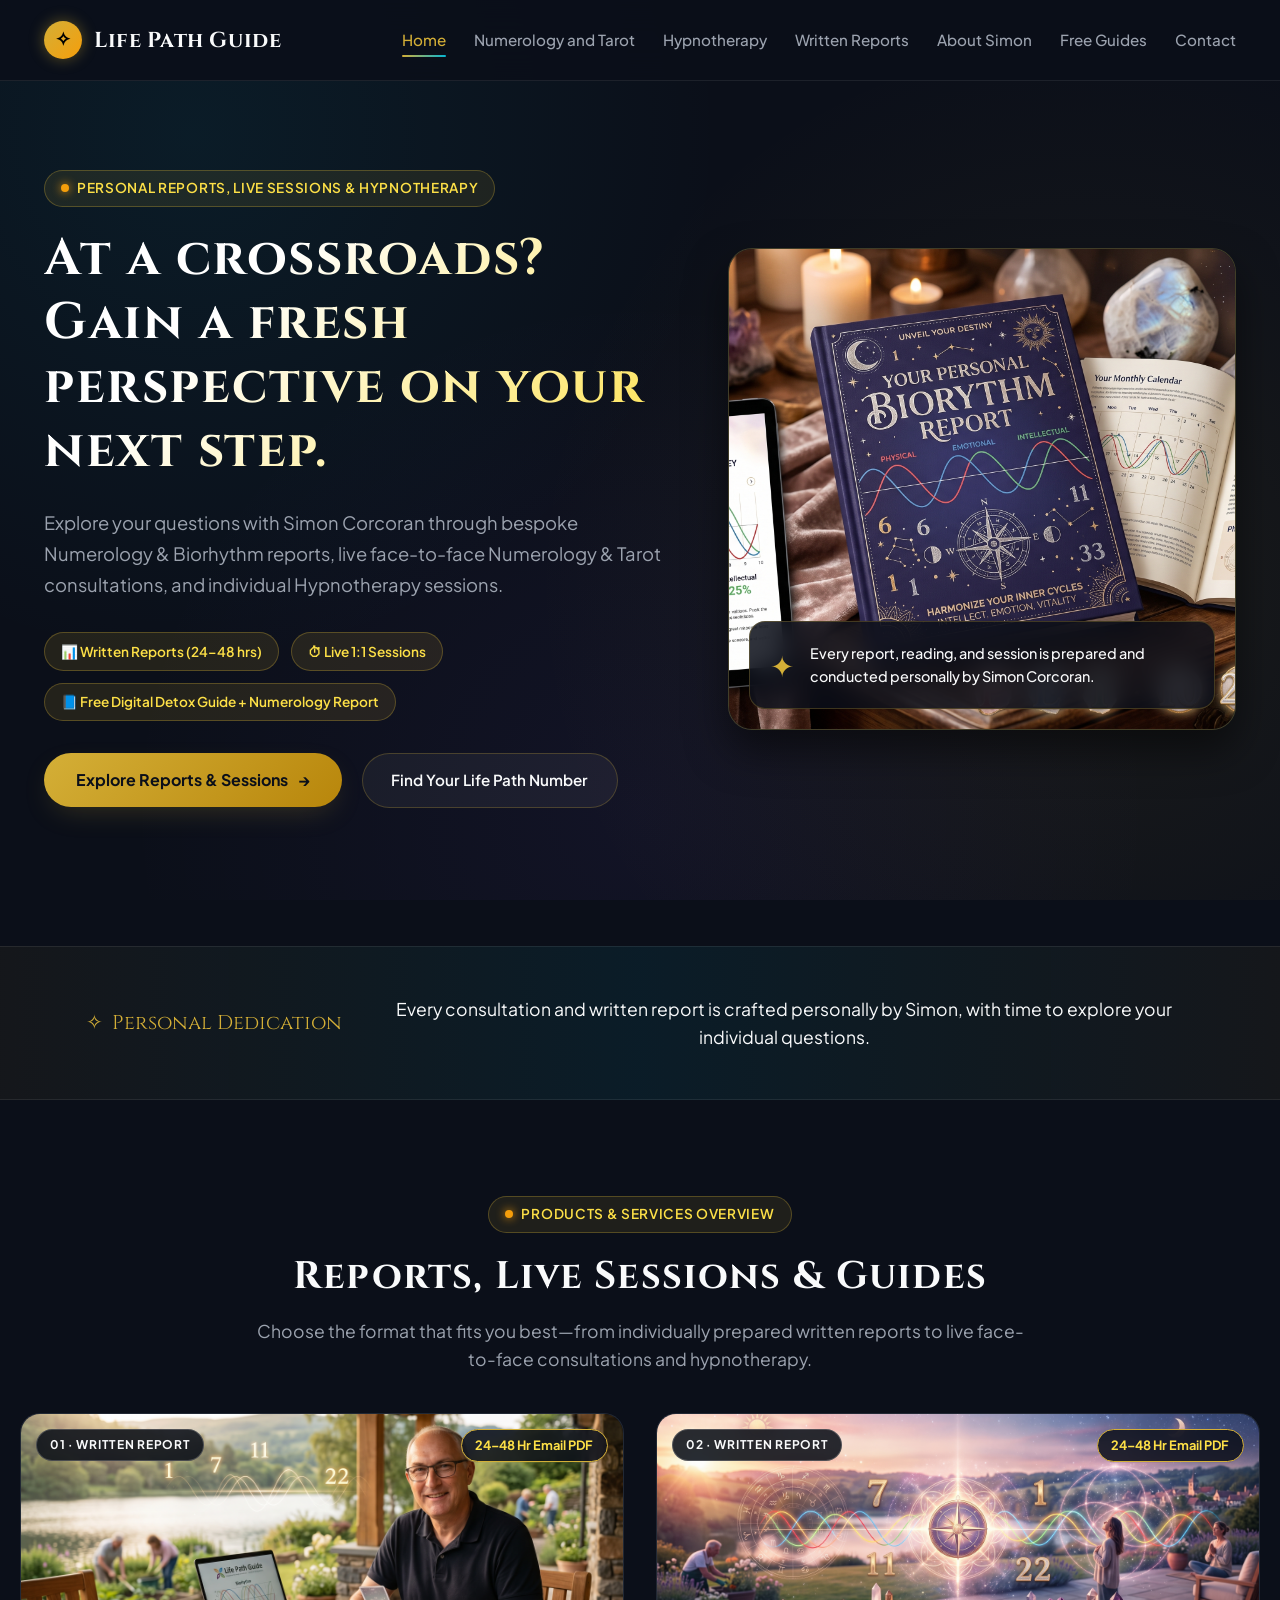
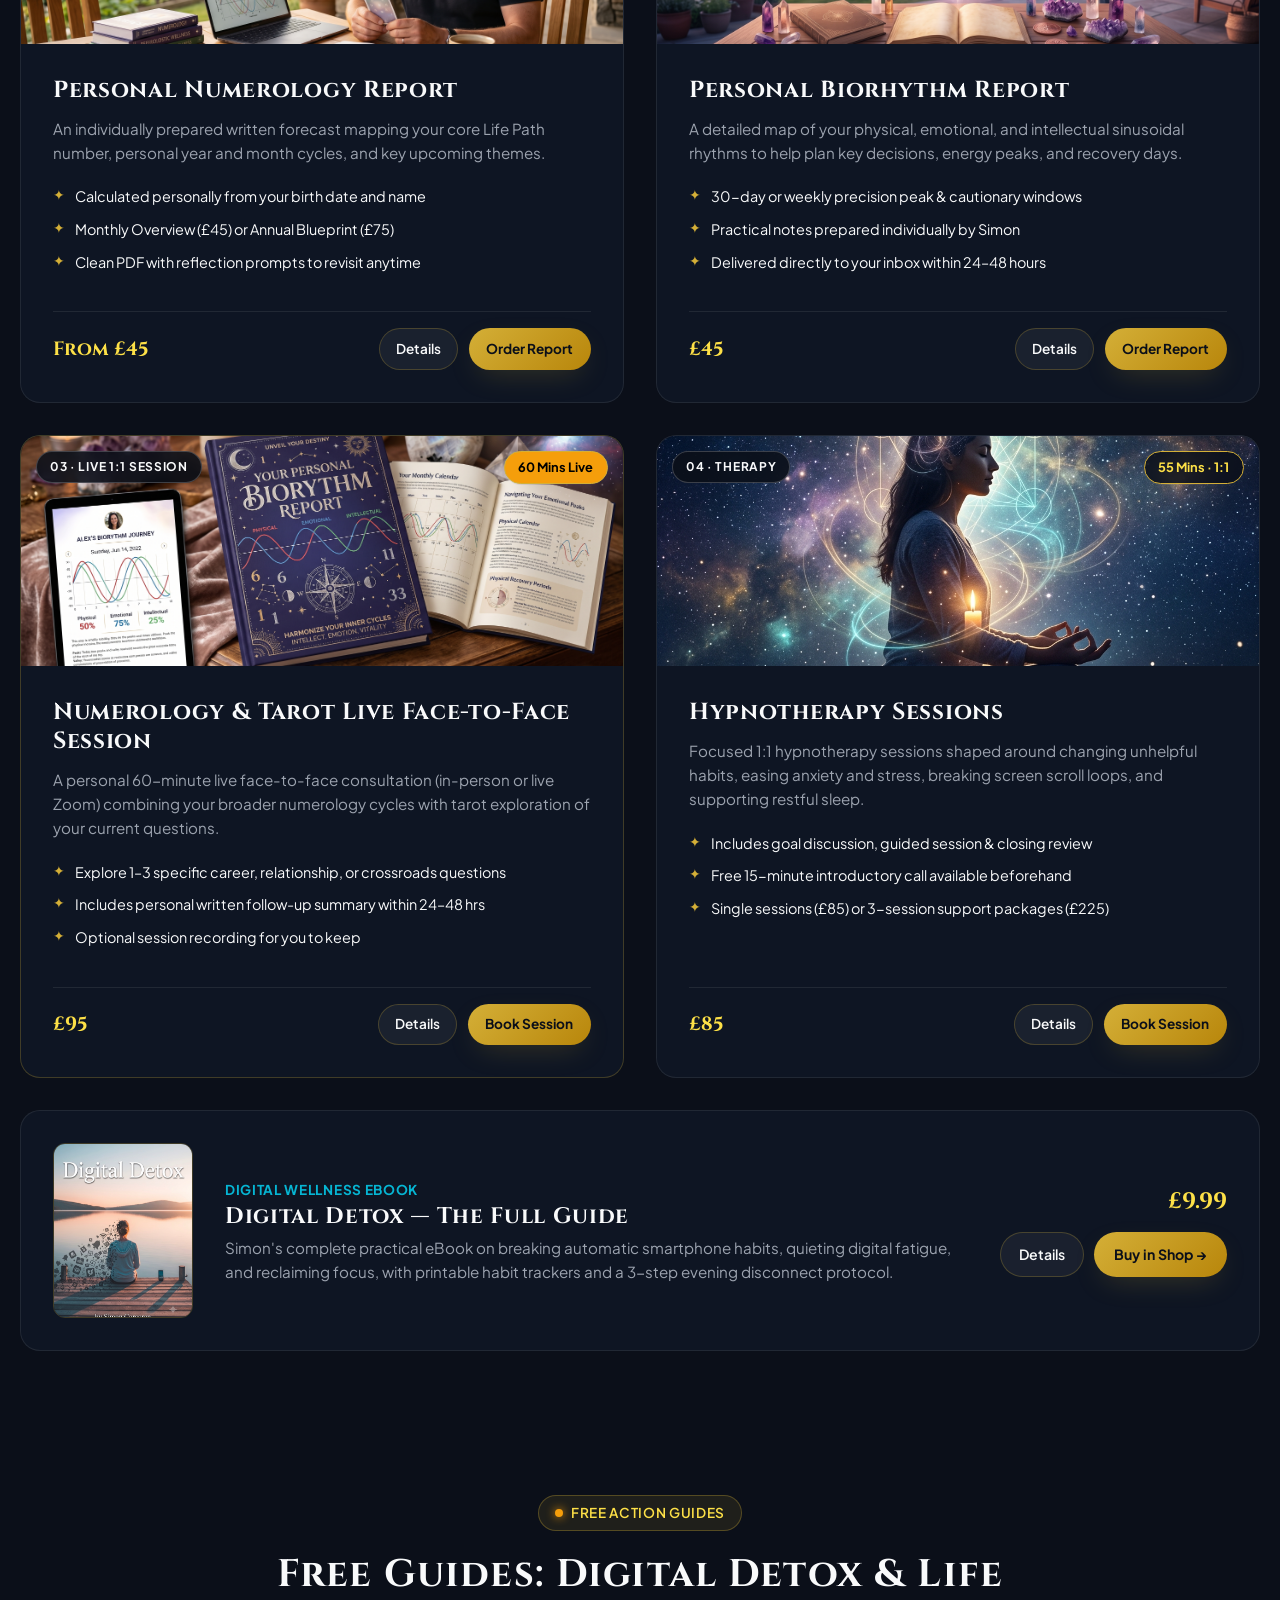
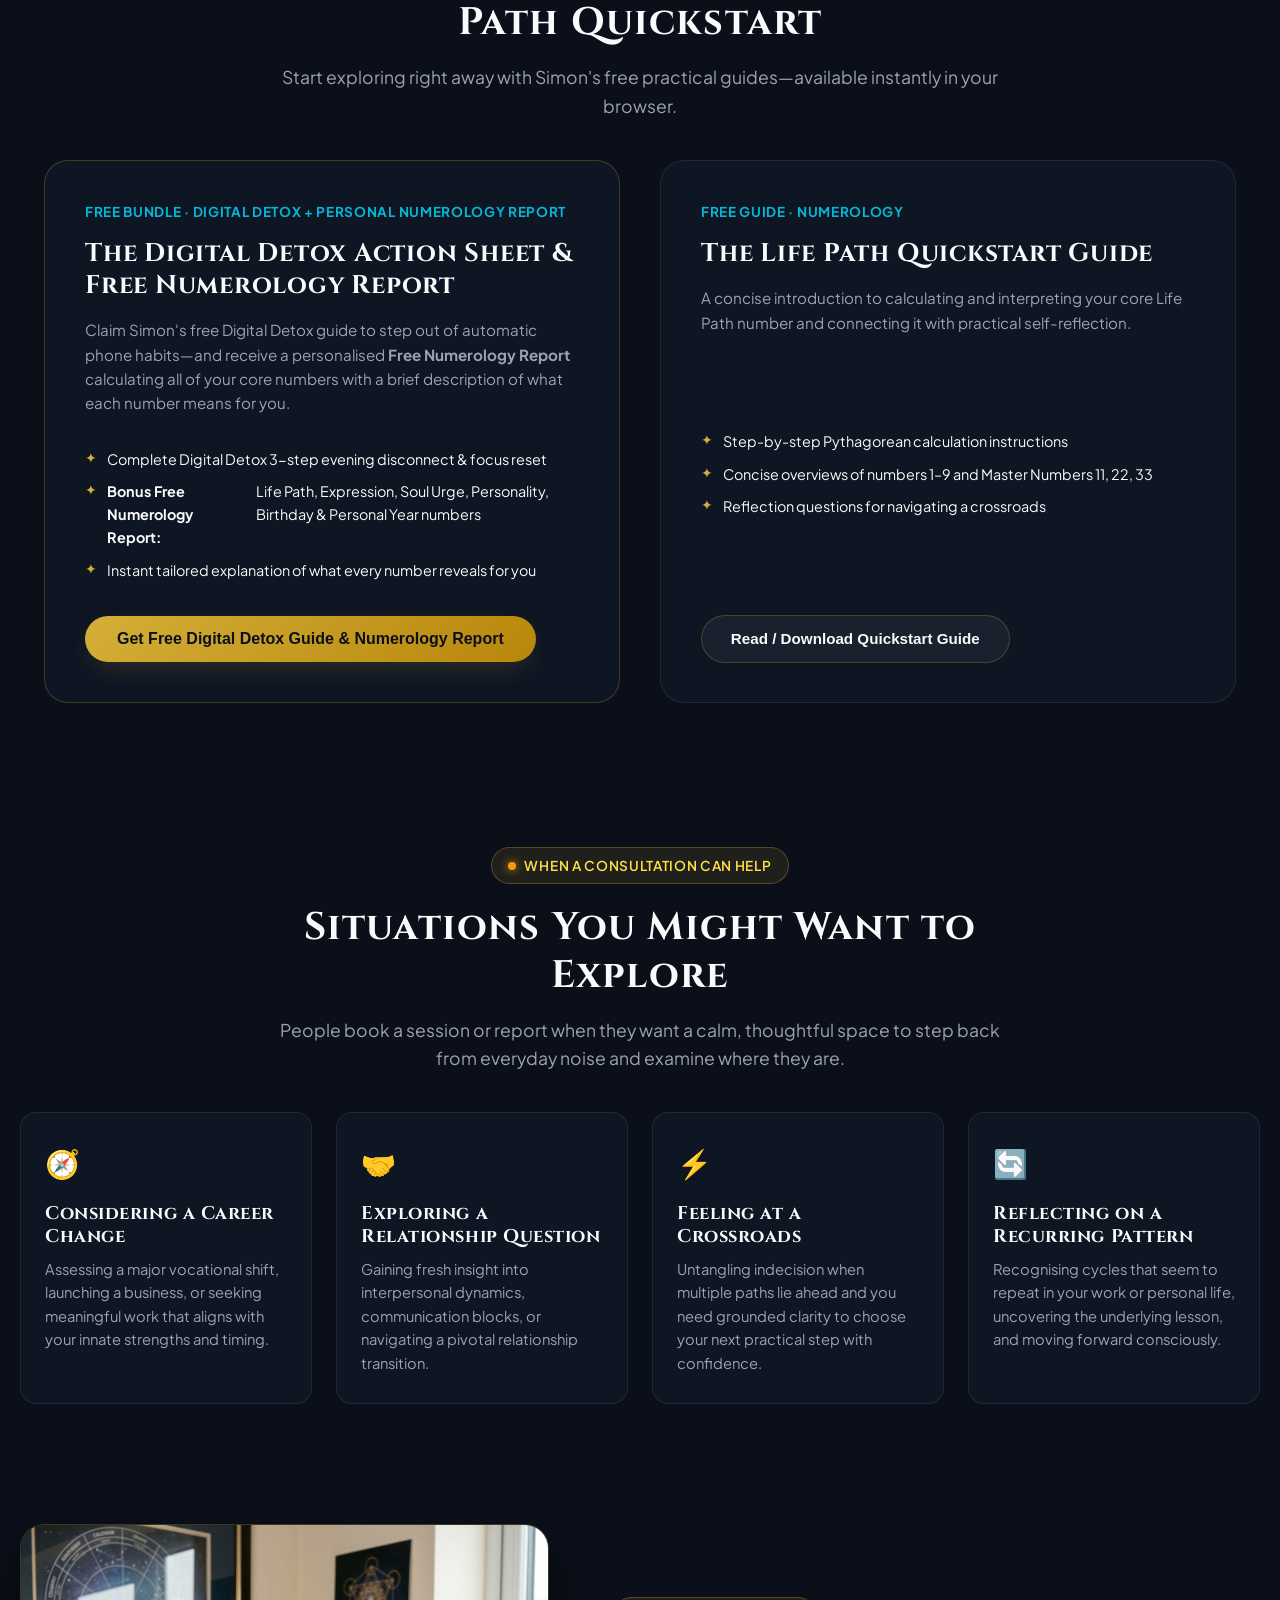
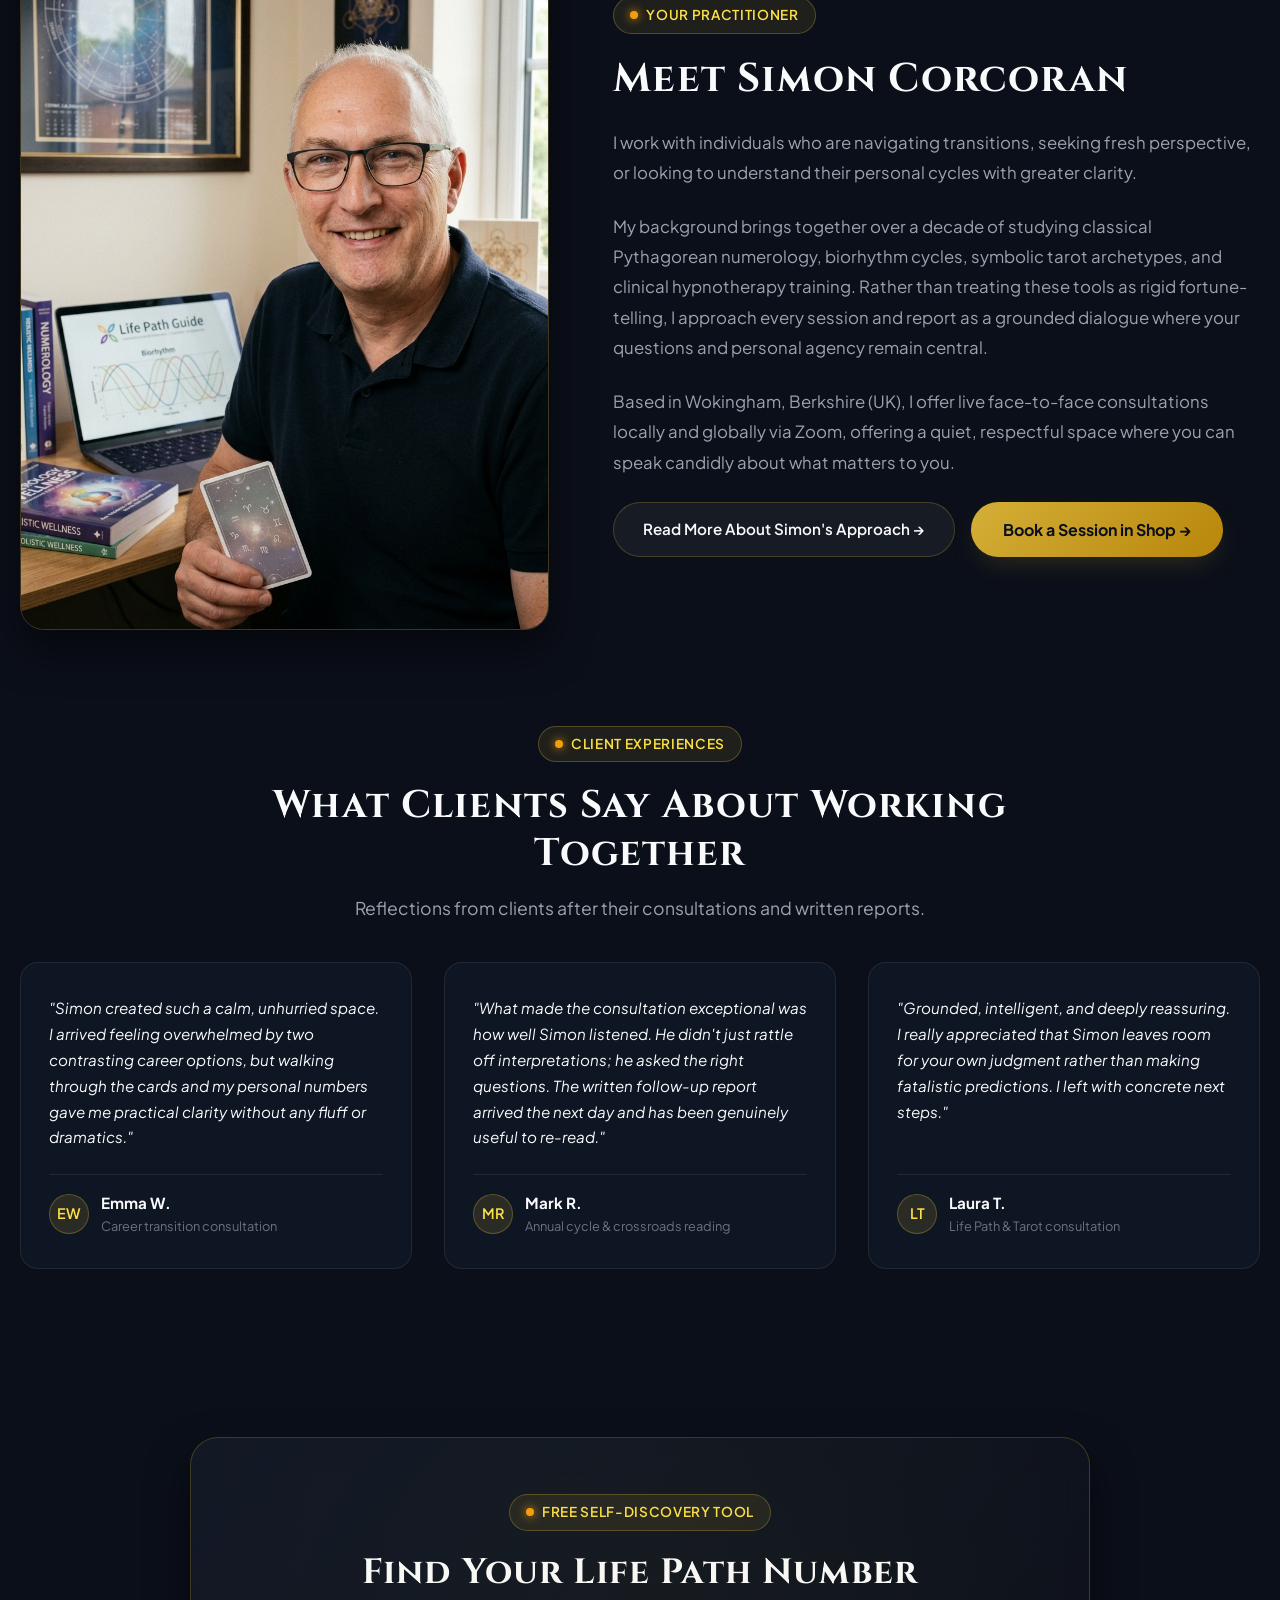
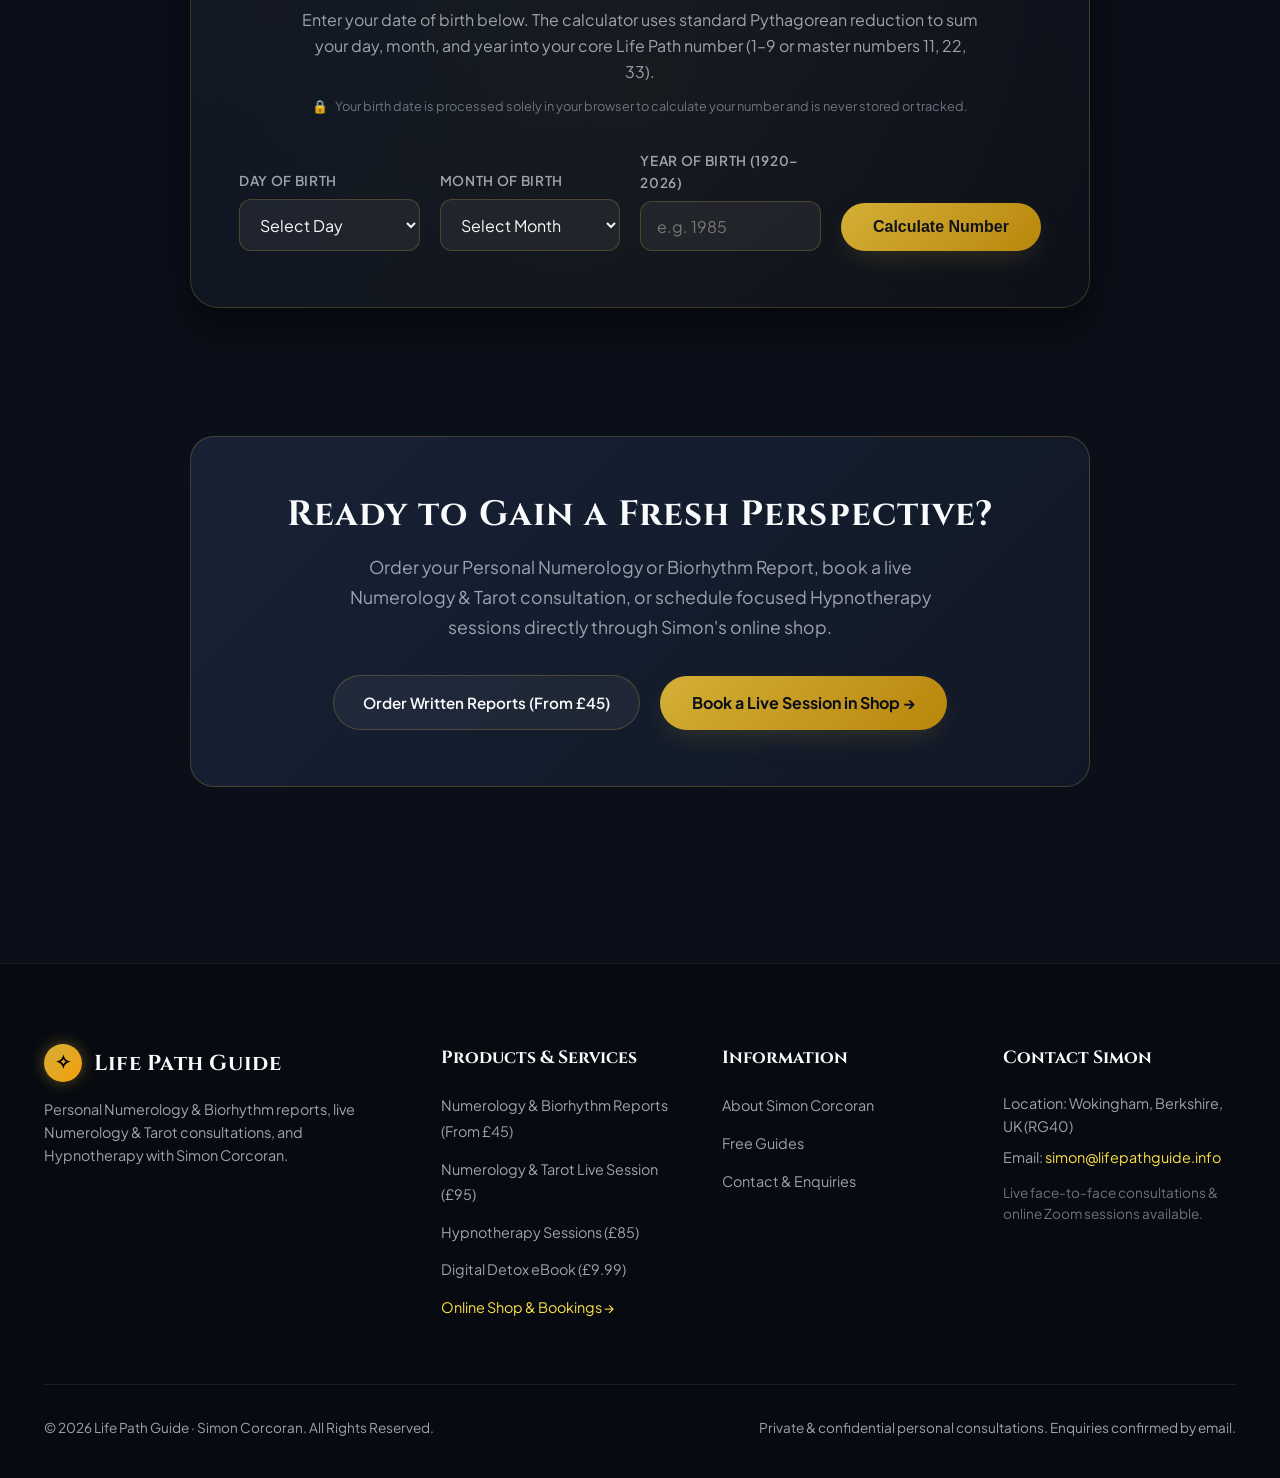
==== commit cc927ce4: "Add free numerology report bundle with Digital Detox guide and link all products/bookings to Wix sho" ====
--- a/LifePathGuide/index.html
+++ b/LifePathGuide/index.html
@@ -50,7 +50,7 @@
         <div style="display: flex; gap: 0.75rem; flex-wrap: wrap; margin-bottom: 2rem;">
           <span class="spec-badge">📊 Written Reports (24–48 hrs)</span>
           <span class="spec-badge">⏱ Live 1:1 Sessions</span>
-          <span class="spec-badge">📘 Free Digital Detox Guide</span>
+          <span class="spec-badge">📘 Free Digital Detox Guide + Numerology Report</span>
         </div>
 
         <div class="hero-ctas">
@@ -120,7 +120,7 @@
             <span class="card-price">From £45</span>
             <div style="display: flex; gap: 0.65rem; flex-wrap: wrap;">
               <a href="written-reports.html" class="btn-secondary" style="padding: 0.55rem 1rem; font-size: 0.85rem;">Details</a>
-              <button class="btn-primary" style="padding: 0.55rem 1.1rem; font-size: 0.85rem;" data-open-booking data-service="Personal Numerology Report">Request Report</button>
+              <a href="https://www.thecelestialnavigator.com/category/all-products" target="_blank" rel="noopener noreferrer" class="btn-primary" style="padding: 0.55rem 1.1rem; font-size: 0.85rem;">Order Report</a>
             </div>
           </div>
         </div>
@@ -147,7 +147,7 @@
             <span class="card-price">£45</span>
             <div style="display: flex; gap: 0.65rem; flex-wrap: wrap;">
               <a href="written-reports.html" class="btn-secondary" style="padding: 0.55rem 1rem; font-size: 0.85rem;">Details</a>
-              <button class="btn-primary" style="padding: 0.55rem 1.1rem; font-size: 0.85rem;" data-open-booking data-service="Personal Biorhythm Report">Request Report</button>
+              <a href="https://www.thecelestialnavigator.com/category/all-products" target="_blank" rel="noopener noreferrer" class="btn-primary" style="padding: 0.55rem 1.1rem; font-size: 0.85rem;">Order Report</a>
             </div>
           </div>
         </div>
@@ -174,7 +174,7 @@
             <span class="card-price">£95</span>
             <div style="display: flex; gap: 0.65rem; flex-wrap: wrap;">
               <a href="numerology-tarot.html" class="btn-secondary" style="padding: 0.55rem 1rem; font-size: 0.85rem;">Details</a>
-              <button class="btn-primary" style="padding: 0.55rem 1.1rem; font-size: 0.85rem;" data-open-booking data-service="Numerology & Tarot Live Session (60 Mins)">Book Session</button>
+              <a href="https://www.thecelestialnavigator.com/category/all-products" target="_blank" rel="noopener noreferrer" class="btn-primary" style="padding: 0.55rem 1.1rem; font-size: 0.85rem;">Book Session</a>
             </div>
           </div>
         </div>
@@ -201,7 +201,7 @@
             <span class="card-price">£85</span>
             <div style="display: flex; gap: 0.65rem; flex-wrap: wrap;">
               <a href="hypnotherapy.html" class="btn-secondary" style="padding: 0.55rem 1rem; font-size: 0.85rem;">Details</a>
-              <button class="btn-primary" style="padding: 0.55rem 1.1rem; font-size: 0.85rem;" data-open-booking data-service="Individual Hypnotherapy Session (55 Mins)">Enquire</button>
+              <a href="https://www.thecelestialnavigator.com/category/all-products" target="_blank" rel="noopener noreferrer" class="btn-primary" style="padding: 0.55rem 1.1rem; font-size: 0.85rem;">Book Session</a>
             </div>
           </div>
         </div>
@@ -220,7 +220,10 @@
       </div>
       <div style="display: flex; flex-direction: column; align-items: flex-end; gap: 0.75rem;">
         <span class="card-price" style="font-size: 1.4rem;">£9.99</span>
-        <a href="digital-detox-ebook.html" class="btn-secondary" style="white-space: nowrap;">View eBook →</a>
+        <div style="display: flex; gap: 0.65rem; flex-wrap: wrap; justify-content: flex-end;">
+          <a href="digital-detox-ebook.html" class="btn-secondary" style="white-space: nowrap; padding: 0.65rem 1.1rem; font-size: 0.88rem;">Details</a>
+          <a href="https://www.thecelestialnavigator.com/category/all-products" target="_blank" rel="noopener noreferrer" class="btn-primary" style="white-space: nowrap; padding: 0.65rem 1.25rem; font-size: 0.88rem;">Buy in Shop →</a>
+        </div>
       </div>
     </div>
   </section>
@@ -238,21 +241,21 @@
       </div>
 
       <div class="grid-2">
-        <!-- Digital Detox Free Guide -->
+        <!-- Digital Detox Free Guide + Free Numerology Report Bundle -->
         <div class="guide-card" style="border: 1px solid var(--border-glow);">
-          <span class="guide-badge">Free Guide · Digital Wellness</span>
-          <h3>The Digital Detox Action Sheet</h3>
+          <span class="guide-badge">Free Bundle · Digital Detox + Personal Numerology Report</span>
+          <h3>The Digital Detox Action Sheet &amp; Free Numerology Report</h3>
           <p>
-            Simple, grounded strategies to step out of automatic smartphone scroll loops, calm digital fatigue, and reset your daily attention span.
+            Claim Simon's free Digital Detox guide to step out of automatic phone habits—and receive a personalised <strong>Free Numerology Report</strong> calculating all of your core numbers with a brief description of what each number means for you.
           </p>
           <ul class="card-features" style="margin-bottom: 1.5rem;">
-            <li>Spotting your daily trigger moments &amp; phone habits</li>
-            <li>The 3-step evening disconnect protocol for better sleep</li>
-            <li>Daytime attention reset prompts you can apply today</li>
+            <li>Complete Digital Detox 3-step evening disconnect &amp; focus reset</li>
+            <li><strong>Bonus Free Numerology Report:</strong> Life Path, Expression, Soul Urge, Personality, Birthday &amp; Personal Year numbers</li>
+            <li>Instant tailored explanation of what every number reveals for you</li>
           </ul>
           <div>
             <button class="btn-primary" data-open-guide data-guide="The Digital Detox Action Sheet">
-              Read / Download Free Digital Detox Guide
+              Get Free Digital Detox Guide &amp; Numerology Report
             </button>
           </div>
         </div>
@@ -345,9 +348,9 @@
 
         <div style="display: flex; gap: 1rem; flex-wrap: wrap; margin-top: 1.5rem;">
           <a href="about.html" class="btn-secondary">Read More About Simon's Approach →</a>
-          <button class="btn-primary" data-open-booking data-service="Numerology & Tarot Live Session (60 Mins)">
-            Enquire About a Session
-          </button>
+          <a href="https://www.thecelestialnavigator.com/category/all-products" target="_blank" rel="noopener noreferrer" class="btn-primary">
+            Book a Session in Shop →
+          </a>
         </div>
       </div>
     </div>
@@ -497,12 +500,12 @@
             </div>
 
             <div style="display: flex; gap: 1rem; align-items: center; flex-wrap: wrap;">
-              <a href="written-reports.html" class="btn-secondary">
-                Explore Written Reports (From £45)
+              <a href="https://www.thecelestialnavigator.com/category/all-products" target="_blank" rel="noopener noreferrer" class="btn-secondary">
+                Order Written Reports in Shop
               </a>
-              <button class="btn-primary" data-open-booking data-service="Numerology & Tarot Live Session (60 Mins)">
+              <a href="https://www.thecelestialnavigator.com/category/all-products" target="_blank" rel="noopener noreferrer" class="btn-primary">
                 Book 60-Minute Live Session (£95)
-              </button>
+              </a>
             </div>
           </div>
         </div>
@@ -515,16 +518,16 @@
     <div style="background: linear-gradient(135deg, rgba(26, 36, 56, 0.9) 0%, rgba(17, 24, 39, 0.95) 100%); border: 1px solid var(--border-glow); border-radius: 24px; padding: 3.5rem; text-align: center; max-width: 900px; margin: 0 auto;">
       <h2 style="font-size: 2.2rem; margin-bottom: 1rem; color: var(--text-main);">Ready to Gain a Fresh Perspective?</h2>
       <p style="font-size: 1.1rem; line-height: 1.7; color: var(--text-muted); max-width: 650px; margin: 0 auto 2rem;">
-        Whether you prefer a Personal Numerology or Biorhythm Report delivered to your inbox, a live Numerology &amp; Tarot consultation, or focused Hypnotherapy support, get in touch to get started.
+        Order your Personal Numerology or Biorhythm Report, book a live Numerology &amp; Tarot consultation, or schedule focused Hypnotherapy sessions directly through Simon's online shop.
       </p>
 
       <div style="display: flex; gap: 1.25rem; justify-content: center; align-items: center; flex-wrap: wrap;">
-        <a href="written-reports.html" class="btn-secondary">
+        <a href="https://www.thecelestialnavigator.com/category/all-products" target="_blank" rel="noopener noreferrer" class="btn-secondary">
           Order Written Reports (From £45)
         </a>
-        <button class="btn-primary" data-open-booking data-service="Numerology & Tarot Live Session (60 Mins)">
-          Book a Live Session
-        </button>
+        <a href="https://www.thecelestialnavigator.com/category/all-products" target="_blank" rel="noopener noreferrer" class="btn-primary">
+          Book a Live Session in Shop →
+        </a>
       </div>
     </div>
   </section>
@@ -548,6 +551,7 @@
             <li><a href="numerology-tarot.html">Numerology &amp; Tarot Live Session (£95)</a></li>
             <li><a href="hypnotherapy.html">Hypnotherapy Sessions (£85)</a></li>
             <li><a href="digital-detox-ebook.html">Digital Detox eBook (£9.99)</a></li>
+            <li><a href="https://www.thecelestialnavigator.com/category/all-products" target="_blank" rel="noopener noreferrer" style="color: var(--gold-light);">Online Shop &amp; Bookings →</a></li>
           </ul>
         </div>
 
@@ -655,19 +659,19 @@
     </div>
   </div>
 
-  <!-- FREE GUIDE DOWNLOAD & INSTANT READER MODAL -->
+  <!-- FREE GUIDE DOWNLOAD & PERSONAL NUMEROLOGY REPORT MODAL -->
   <div id="guideModal" class="modal-overlay">
-    <div class="modal-card" style="max-width: 650px;">
+    <div class="modal-card" style="max-width: 720px;">
       <button id="closeGuideModal" class="modal-close-btn" aria-label="Close modal">✕</button>
       
       <div id="guideFormWrapper">
-        <h3 id="modalGuideTitle" class="modal-title">Get Free Access</h3>
-        <p class="modal-subtitle">Enter your name and email below for immediate access to your guide.</p>
+        <h3 id="modalGuideTitle" class="modal-title">Free Digital Detox Guide &amp; Personal Numerology Report</h3>
+        <p id="modalGuideSubtitle" class="modal-subtitle">Enter your full name, email, and birth date below to unlock the Digital Detox Action Sheet plus your Free Numerology Report detailing all of your numbers.</p>
 
         <form id="guideForm" class="form-grid">
           <div class="form-field">
-            <label for="guideName">Your First Name</label>
-            <input type="text" id="guideName" placeholder="e.g. Alex" required>
+            <label for="guideName">Your Full Name (Used for Expression, Soul Urge &amp; Personality Numbers)</label>
+            <input type="text" id="guideName" placeholder="e.g. Sarah Louise Jenkins" required>
           </div>
 
           <div class="form-field">
@@ -675,8 +679,48 @@
             <input type="email" id="guideEmail" placeholder="alex@example.com" required>
           </div>
 
-          <button type="submit" class="btn-primary" style="width: 100%; justify-content: center; margin-top: 1rem;">
-            Get Instant Free Access
+          <div id="guideDobFields" class="form-field">
+            <label>Date of Birth (Used for Life Path, Birthday &amp; Personal Year Numbers)</label>
+            <div class="dob-inline-grid">
+              <select id="guideDobDay" aria-label="Day of Birth">
+                <option value="">Day</option>
+                <option value="1">1</option><option value="2">2</option><option value="3">3</option>
+                <option value="4">4</option><option value="5">5</option><option value="6">6</option>
+                <option value="7">7</option><option value="8">8</option><option value="9">9</option>
+                <option value="10">10</option><option value="11">11</option><option value="12">12</option>
+                <option value="13">13</option><option value="14">14</option><option value="15">15</option>
+                <option value="16">16</option><option value="17">17</option><option value="18">18</option>
+                <option value="19">19</option><option value="20">20</option><option value="21">21</option>
+                <option value="22">22</option><option value="23">23</option><option value="24">24</option>
+                <option value="25">25</option><option value="26">26</option><option value="27">27</option>
+                <option value="28">28</option><option value="29">29</option><option value="30">30</option>
+                <option value="31">31</option>
+              </select>
+
+              <select id="guideDobMonth" aria-label="Month of Birth">
+                <option value="">Month</option>
+                <option value="1">January</option>
+                <option value="2">February</option>
+                <option value="3">March</option>
+                <option value="4">April</option>
+                <option value="5">May</option>
+                <option value="6">June</option>
+                <option value="7">July</option>
+                <option value="8">August</option>
+                <option value="9">September</option>
+                <option value="10">October</option>
+                <option value="11">November</option>
+                <option value="12">December</option>
+              </select>
+
+              <input type="number" id="guideDobYear" placeholder="Year (e.g. 1985)" min="1920" max="2026" aria-label="Year of Birth">
+            </div>
+          </div>
+
+          <div id="guideValidationMsg" class="form-field-error"></div>
+
+          <button id="guideSubmitBtn" type="submit" class="btn-primary" style="width: 100%; justify-content: center; margin-top: 0.75rem;">
+            Unlock Free Guide &amp; Personal Numerology Report
           </button>
         </form>
       </div>
@@ -684,16 +728,21 @@
       <!-- Guide Success & Instant Reader State -->
       <div id="guideSuccessDisplay" style="display: none;" class="modal-confirmation-state">
         <div class="confirmation-check-icon">✓</div>
-        <h3 id="guideReadyHeading" style="font-size: 1.5rem; margin-bottom: 0.5rem; color: var(--text-main);">Your Guide is Ready!</h3>
+        <h3 id="guideReadyHeading" style="font-size: 1.5rem; margin-bottom: 0.5rem; color: var(--text-main);">Your Guide &amp; Numerology Report Are Ready!</h3>
         <p class="confirmation-next-steps">
-          Thank you, <strong id="guideConfirmName"></strong>! You can read the guide immediately below or save it for your notes.
+          Thank you, <strong id="guideConfirmName"></strong>! Read your personalised report and Digital Detox guide below or download a copy to keep.
         </p>
 
         <div class="quickstart-reader-container"></div>
 
-        <button id="closeGuideConfirmBtn" class="btn-primary" style="width: 100%; justify-content: center;">
-          Close Reader
-        </button>
+        <div style="display: flex; gap: 0.75rem; flex-wrap: wrap; justify-content: center;">
+          <a id="downloadGuideTextBtn" href="#" download="Digital-Detox-and-Personal-Numerology-Report.txt" class="btn-secondary" style="display: none;">
+            Download Report (.txt)
+          </a>
+          <button id="closeGuideConfirmBtn" class="btn-primary" style="justify-content: center;">
+            Close Reader
+          </button>
+        </div>
       </div>
     </div>
   </div>
--- a/LifePathGuide/styles.css
+++ b/LifePathGuide/styles.css
@@ -1527,4 +1527,107 @@
   }
 }
 
-
+/* Free Guide + Personal Numerology Report Modal Enhancements */
+.dob-inline-grid {
+  display: grid;
+  grid-template-columns: 1fr 1.2fr 1fr;
+  gap: 0.75rem;
+}
+
+.form-field-error {
+  color: #F87171;
+  font-size: 0.85rem;
+  margin-top: 0.25rem;
+  display: none;
+}
+
+.report-bundle-banner {
+  background: linear-gradient(135deg, rgba(212, 175, 55, 0.12), rgba(6, 182, 212, 0.08));
+  border: 1px solid var(--border-glow);
+  border-radius: 14px;
+  padding: 1.15rem 1.25rem;
+  margin-bottom: 1.25rem;
+}
+
+.report-bundle-banner h4 {
+  color: var(--gold-light);
+  font-size: 1.05rem;
+  margin-bottom: 0.35rem;
+}
+
+.report-bundle-banner p {
+  font-size: 0.88rem;
+  color: var(--text-main);
+  line-height: 1.5;
+}
+
+.numerology-report-grid {
+  display: grid;
+  grid-template-columns: 1fr;
+  gap: 0.85rem;
+  margin-bottom: 1.5rem;
+}
+
+.numerology-number-card {
+  background: rgba(17, 24, 39, 0.85);
+  border: 1px solid var(--border-subtle);
+  border-radius: 12px;
+  padding: 1rem 1.15rem;
+  display: flex;
+  align-items: flex-start;
+  gap: 1rem;
+}
+
+.numerology-number-card:hover {
+  border-color: var(--border-glow);
+}
+
+.numerology-mini-badge {
+  width: 46px;
+  height: 46px;
+  border-radius: 50%;
+  background: linear-gradient(135deg, var(--gold-primary), var(--gold-glow));
+  color: #0B0F19;
+  font-family: var(--font-heading);
+  font-weight: 800;
+  font-size: 1.25rem;
+  display: flex;
+  align-items: center;
+  justify-content: center;
+  flex-shrink: 0;
+  box-shadow: 0 0 15px rgba(212, 175, 55, 0.3);
+}
+
+.numerology-number-meta {
+  font-size: 0.75rem;
+  text-transform: uppercase;
+  letter-spacing: 0.06em;
+  color: var(--cyan-accent);
+  font-weight: 700;
+  margin-bottom: 0.15rem;
+}
+
+.numerology-number-card h5 {
+  font-family: var(--font-heading);
+  font-size: 1rem;
+  color: var(--gold-light);
+  margin-bottom: 0.35rem;
+}
+
+.numerology-number-card p {
+  font-size: 0.88rem;
+  line-height: 1.55;
+  color: var(--text-muted);
+}
+
+@media (max-width: 560px) {
+  .dob-inline-grid {
+    grid-template-columns: 1fr;
+  }
+  .numerology-number-card {
+    flex-direction: column;
+    gap: 0.65rem;
+  }
+}
+
+
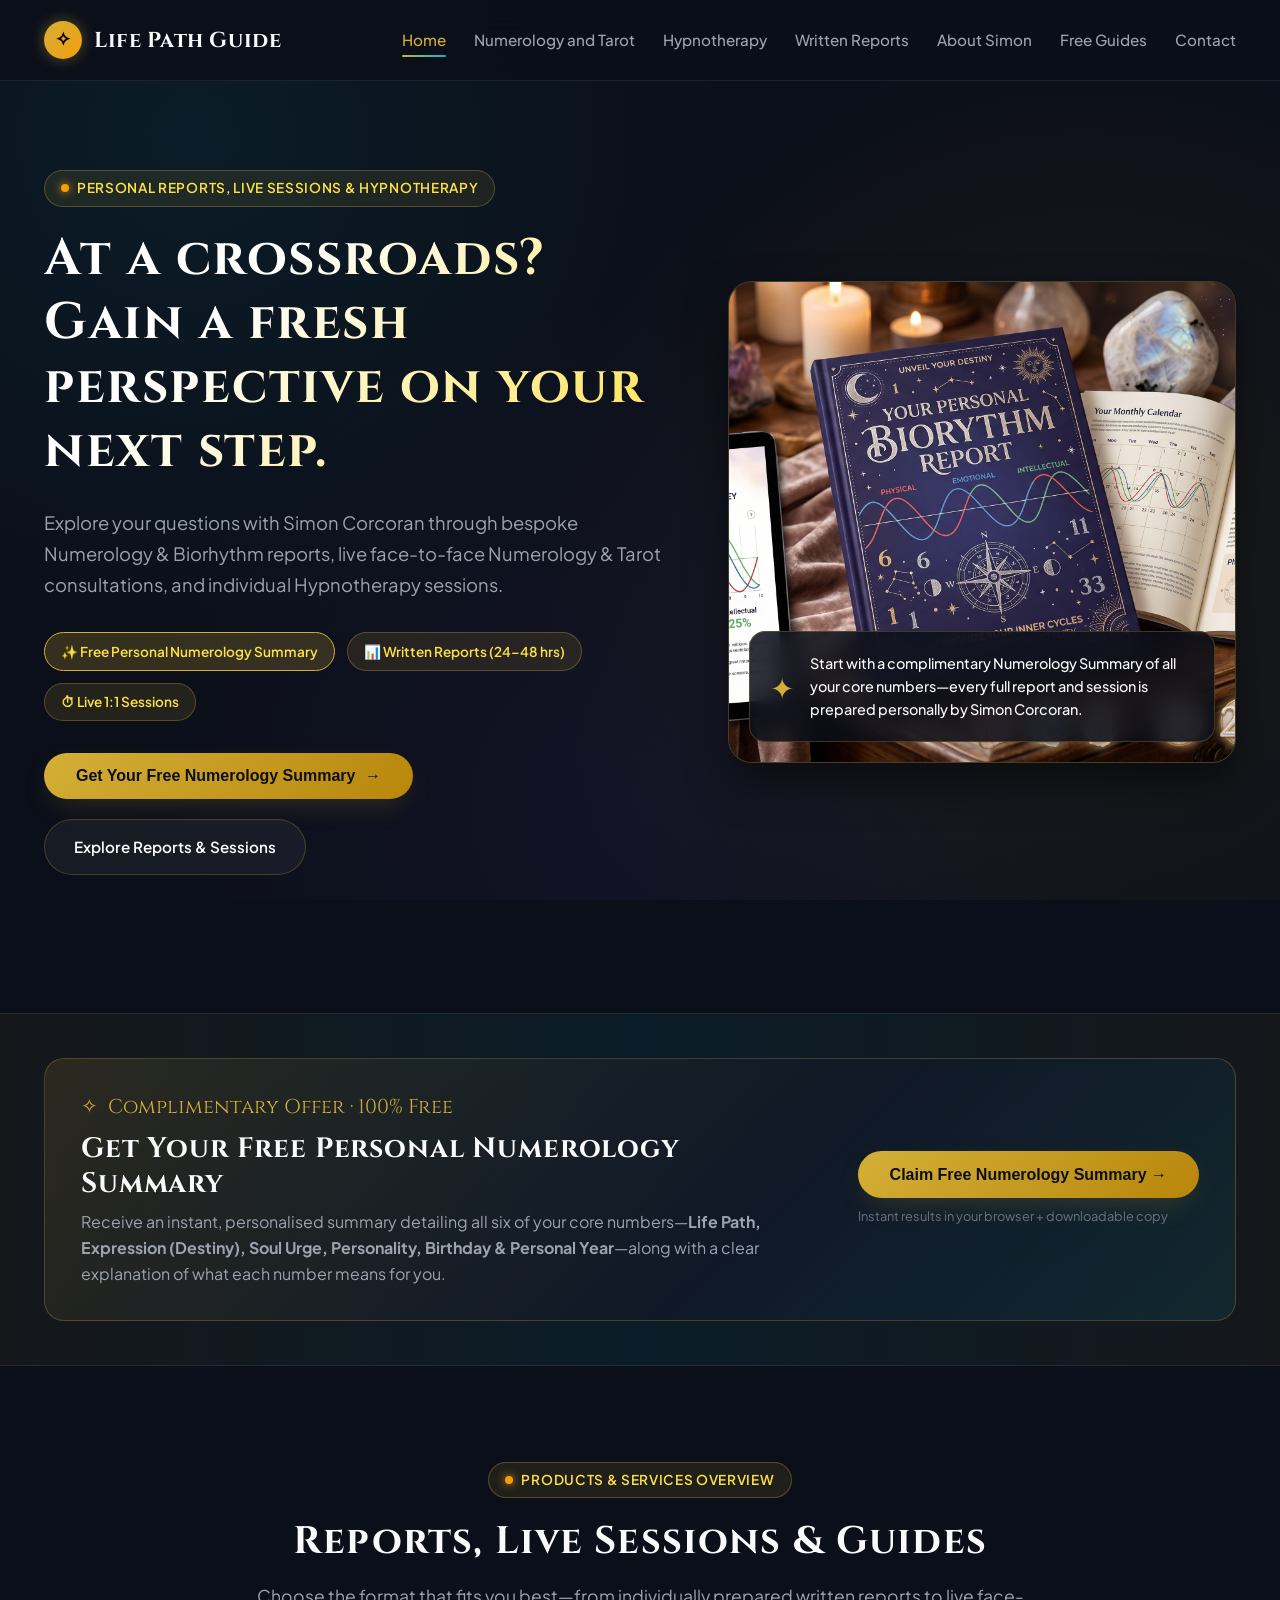
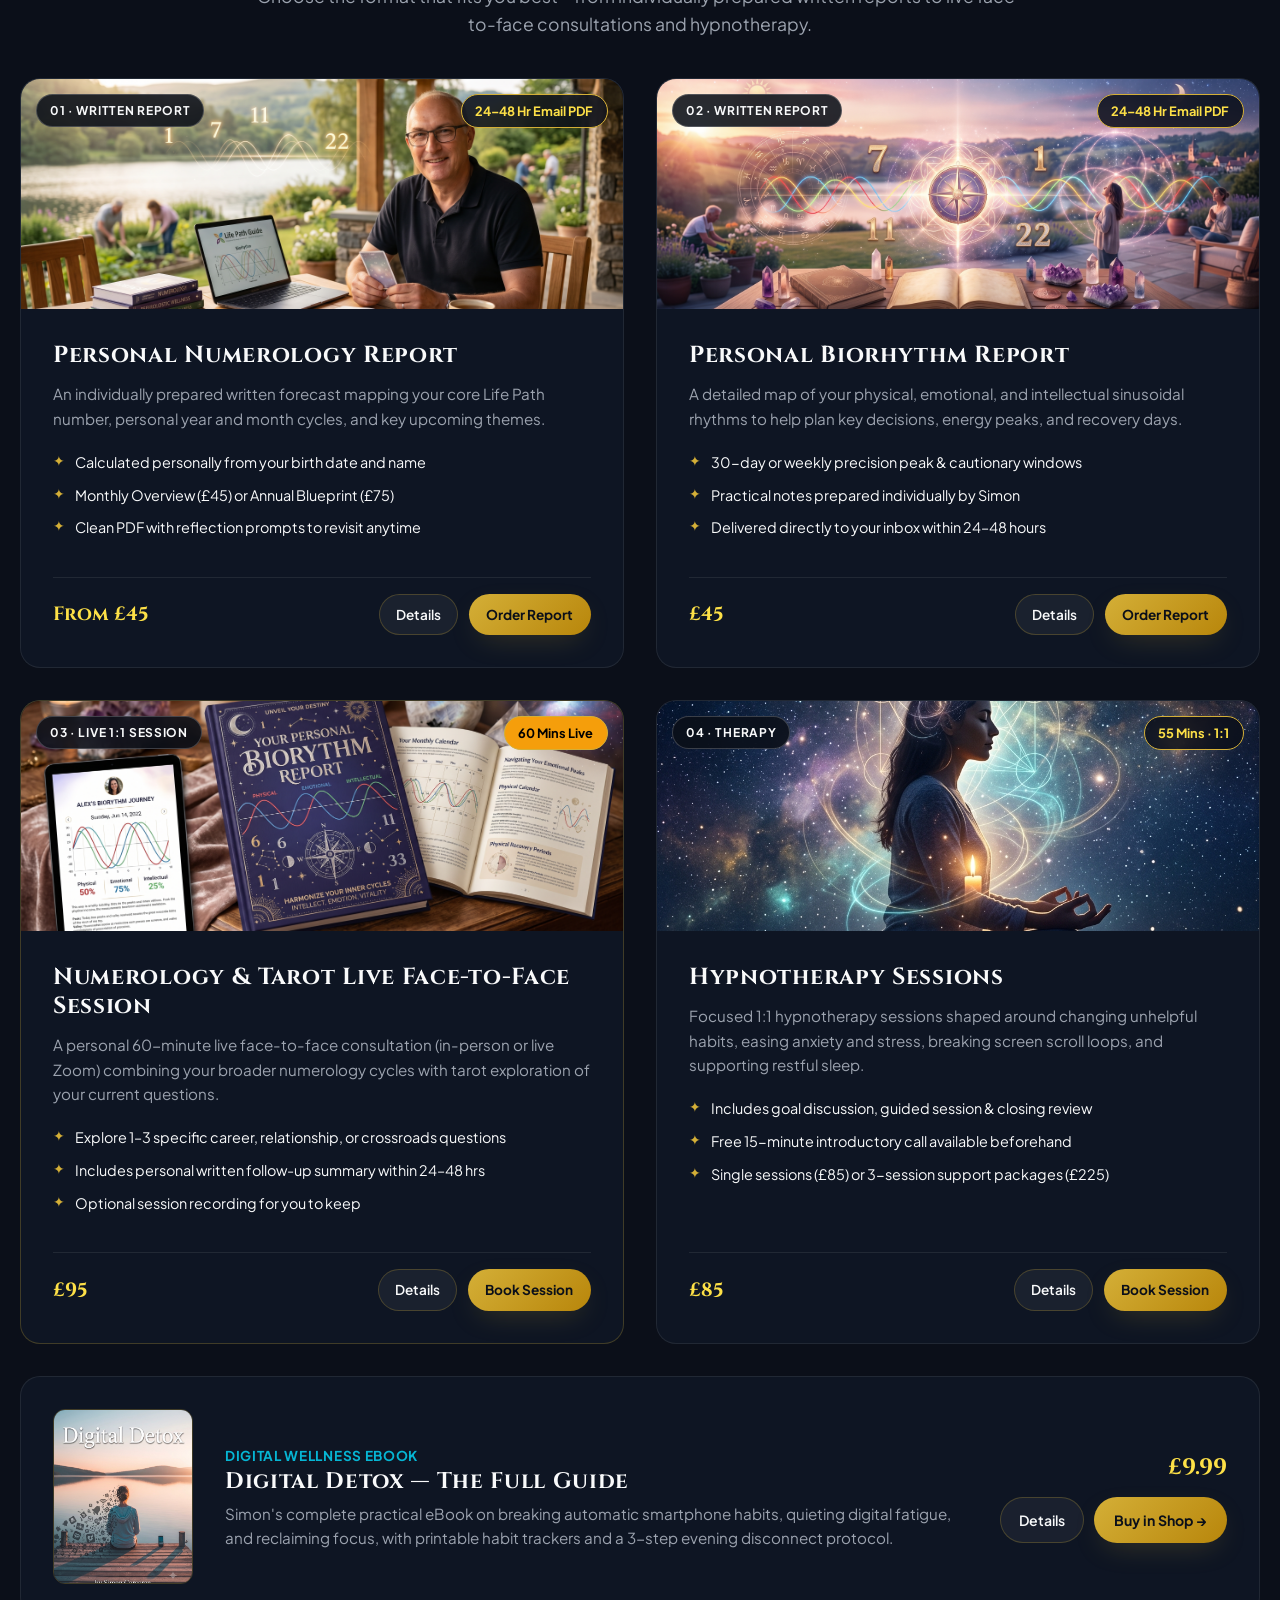
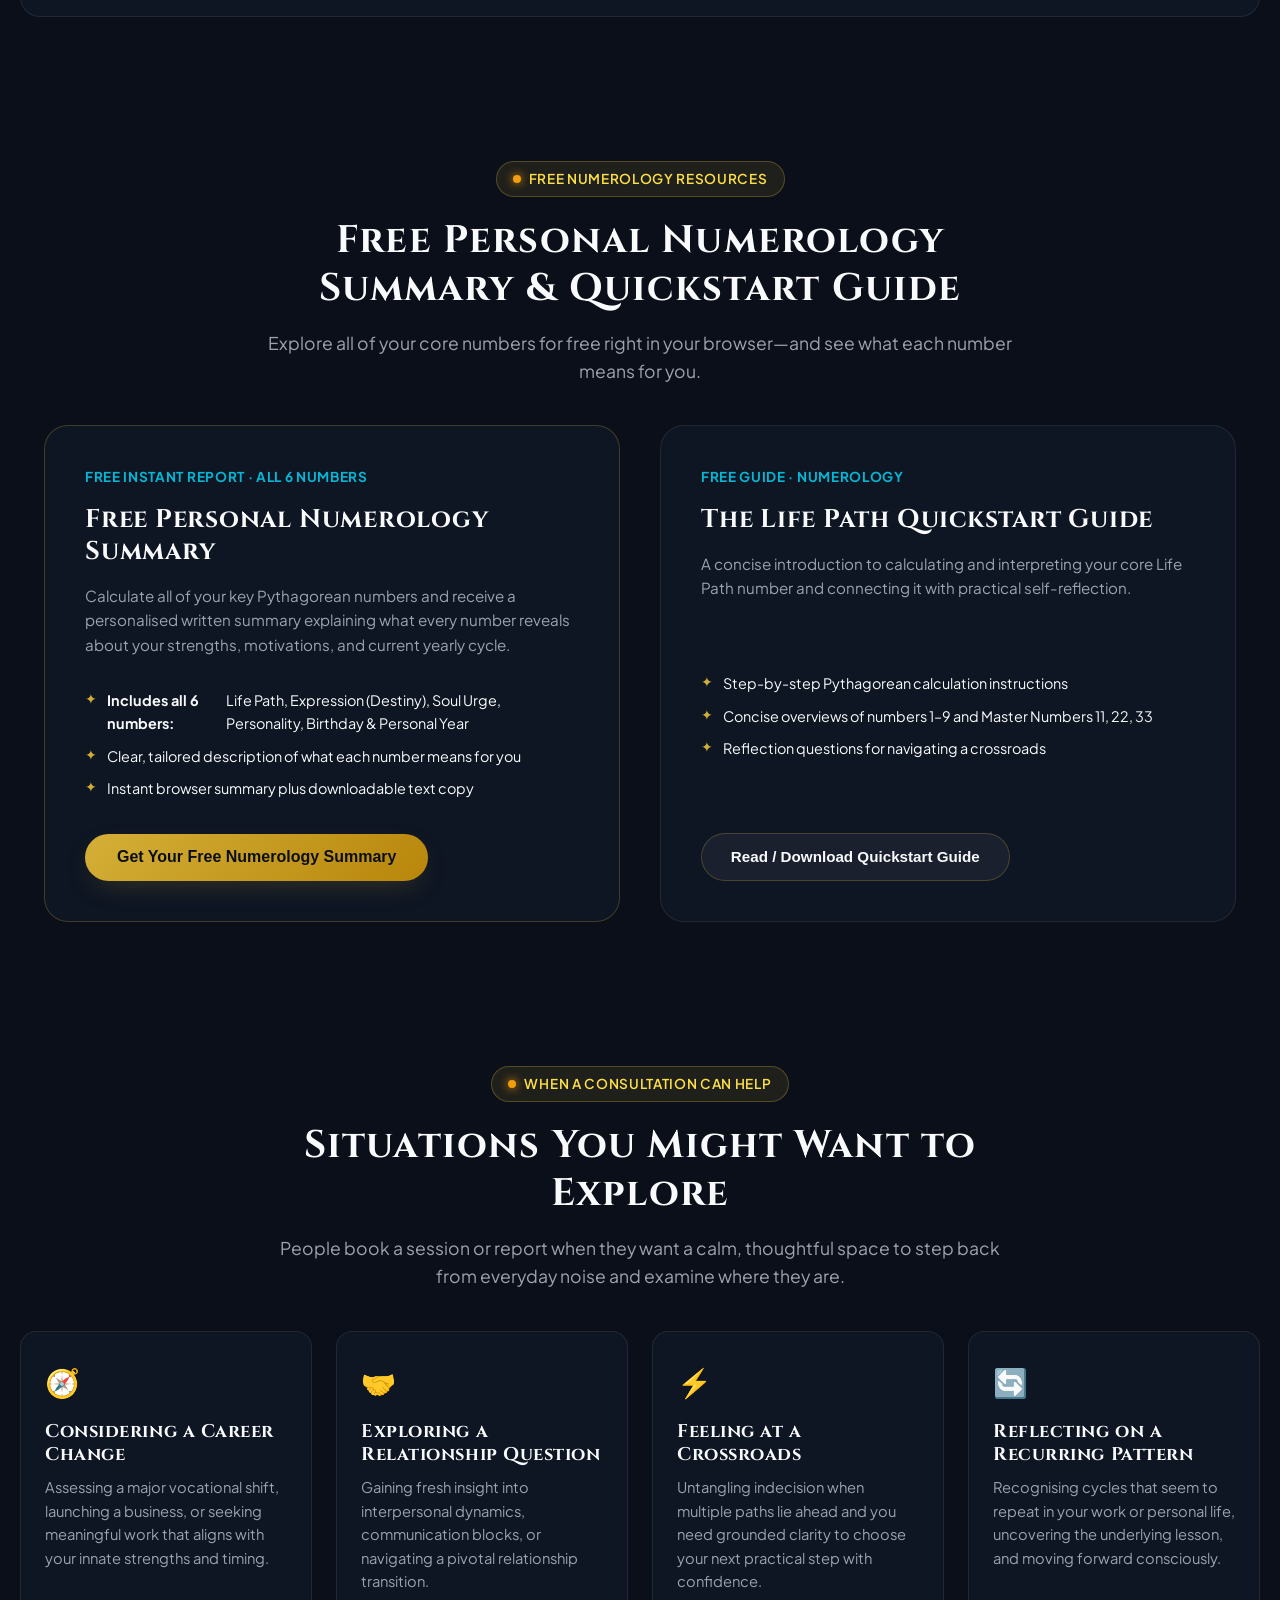
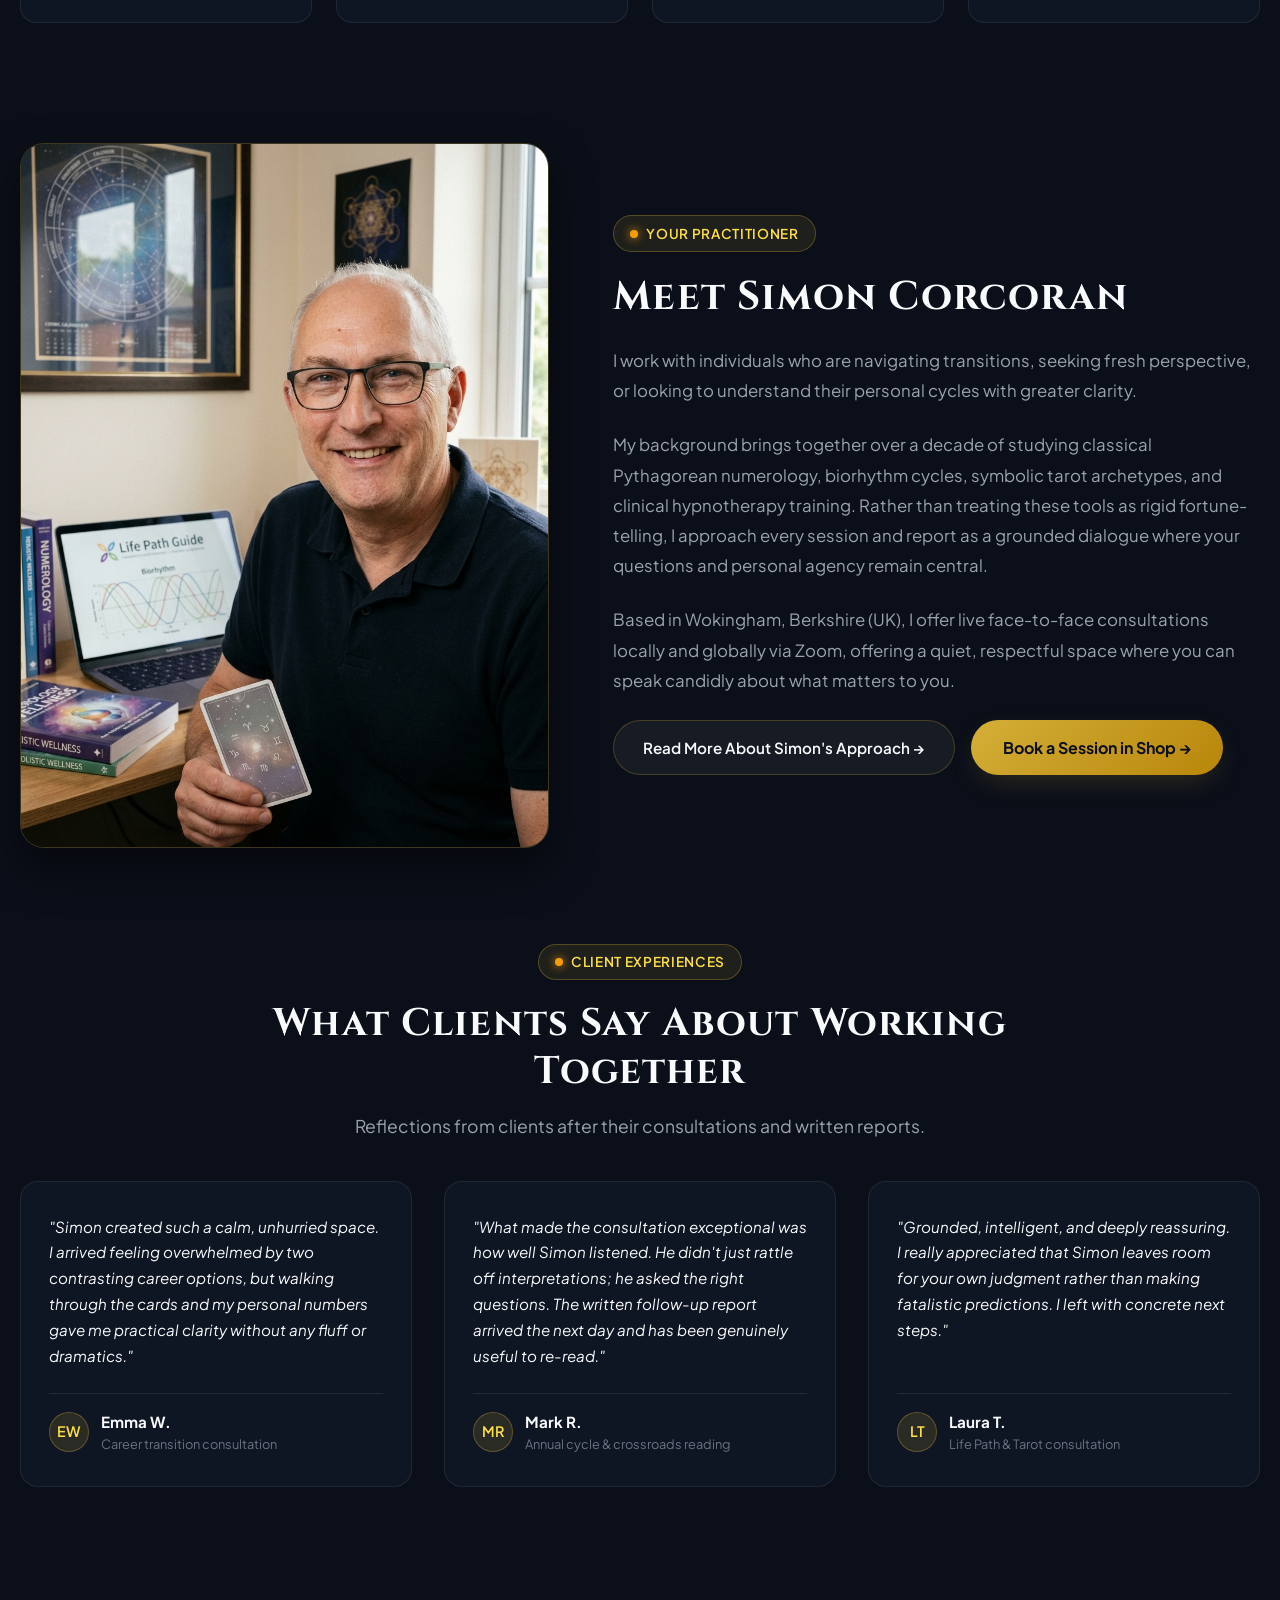
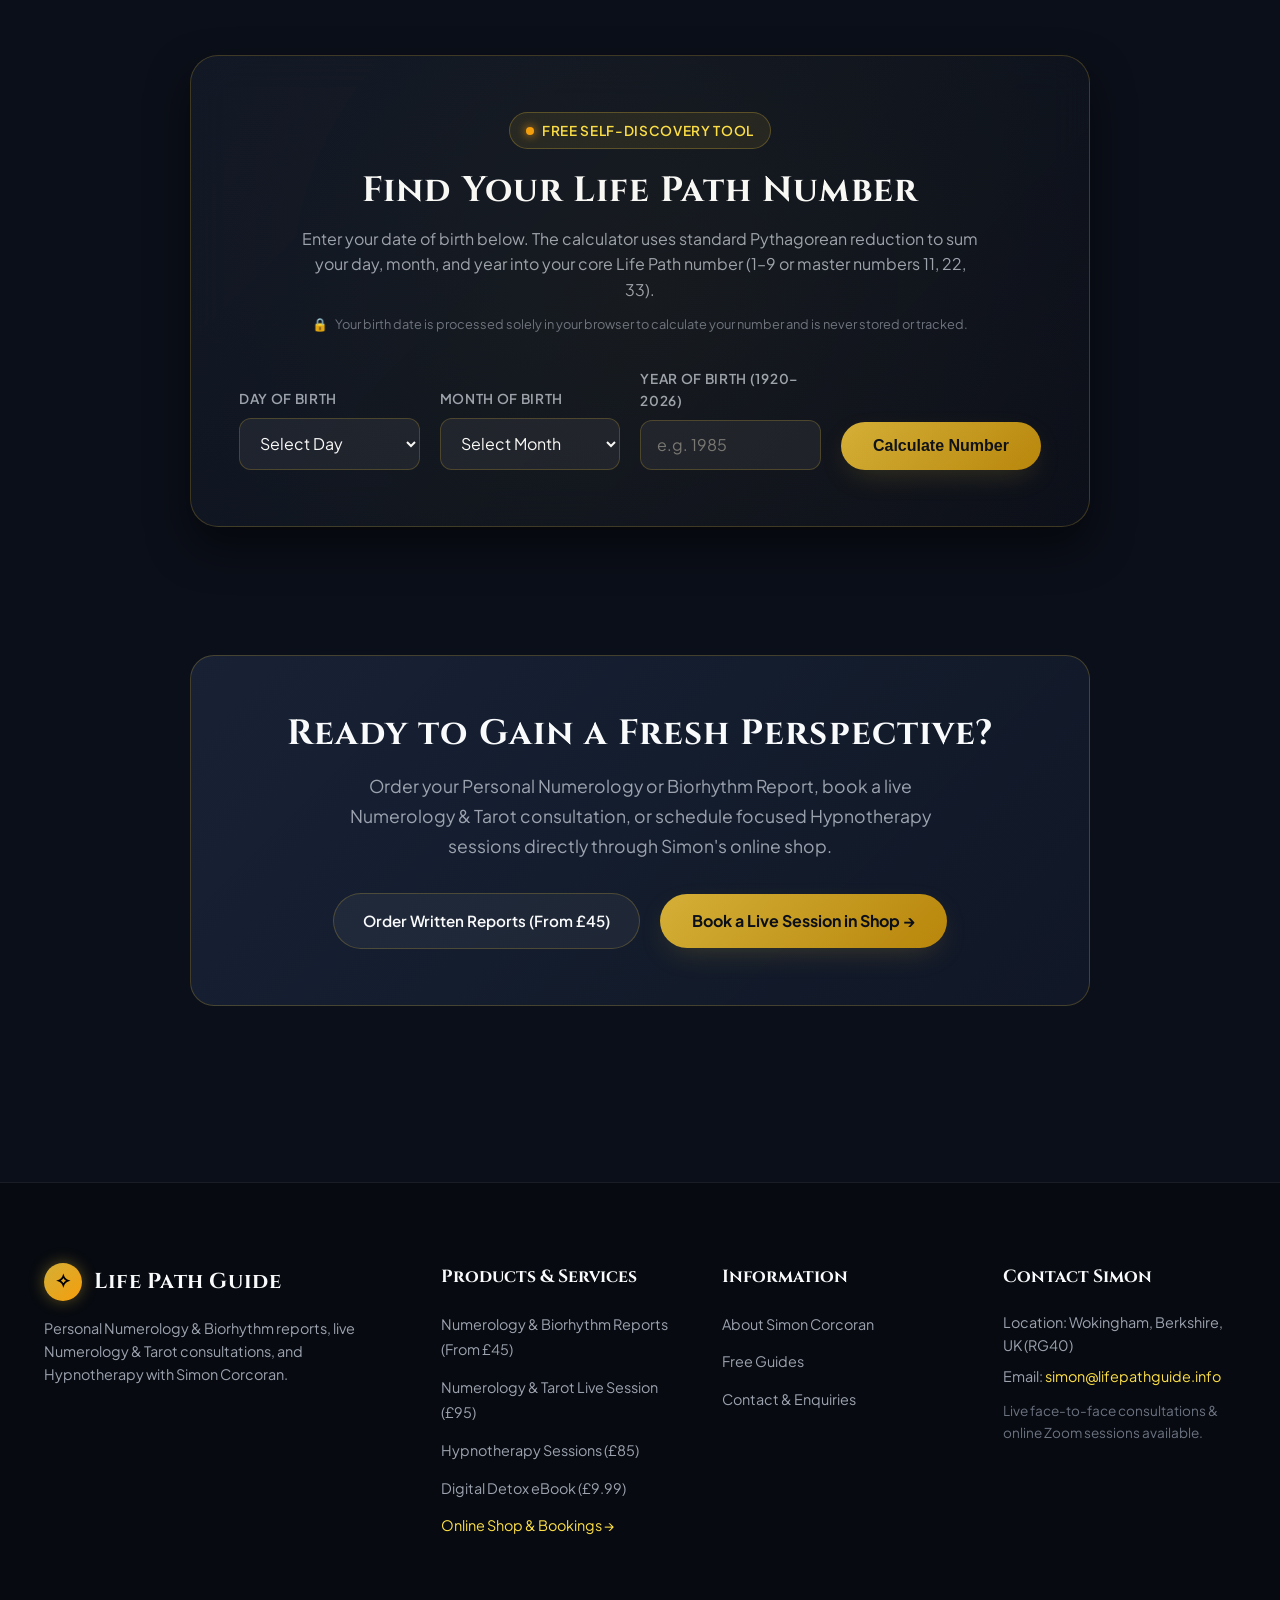
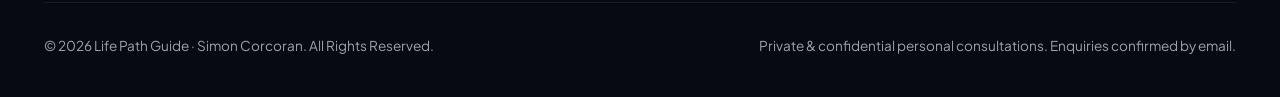
==== commit fbd964f5: "Feature Free Personal Numerology Summary prominently at start of page and restore Digital Detox eBoo" ====
--- a/LifePathGuide/index.html
+++ b/LifePathGuide/index.html
@@ -6,7 +6,7 @@
   <title>Life Path Guide | Real Direction & True Clarity | Simon Corcoran</title>
   <meta name="description" content="Personal, human-centered Numerology and Biorhythm Reports, Numerology & Tarot live sessions, and Hypnotherapy with Simon Corcoran.">
   <meta property="og:title" content="Life Path Guide | Real Direction & True Clarity | Simon Corcoran">
-  <meta property="og:description" content="Explore personal Numerology and Biorhythm reports, live Numerology & Tarot sessions, Hypnotherapy, and free Digital Detox & Life Path guides.">
+  <meta property="og:description" content="Get a free Personal Numerology Summary covering all of your core numbers, plus Personal Numerology and Biorhythm reports, live Numerology & Tarot sessions, Hypnotherapy, and the Digital Detox eBook.">
   <meta property="og:type" content="website">
   <link rel="stylesheet" href="styles.css">
 </head>
@@ -48,18 +48,18 @@
         </p>
 
         <div style="display: flex; gap: 0.75rem; flex-wrap: wrap; margin-bottom: 2rem;">
+          <span class="spec-badge" style="background: rgba(212, 175, 55, 0.2); border-color: var(--gold-primary);">✨ Free Personal Numerology Summary</span>
           <span class="spec-badge">📊 Written Reports (24–48 hrs)</span>
           <span class="spec-badge">⏱ Live 1:1 Sessions</span>
-          <span class="spec-badge">📘 Free Digital Detox Guide + Numerology Report</span>
         </div>
 
         <div class="hero-ctas">
-          <a href="#products" class="btn-primary">
-            <span>Explore Reports & Sessions</span>
+          <button class="btn-primary" data-open-guide data-guide="Free Personal Numerology Summary">
+            <span>Get Your Free Numerology Summary</span>
             <span>→</span>
-          </a>
-          <a href="#calculator" class="btn-secondary">
-            <span>Find Your Life Path Number</span>
+          </button>
+          <a href="#products" class="btn-secondary">
+            <span>Explore Reports &amp; Sessions</span>
           </a>
         </div>
       </div>
@@ -68,22 +68,33 @@
         <img src="assets/images/numerology-workspace.jpg" alt="Simon Corcoran Numerology and Tarot Consultation Workspace">
         <div class="hero-overlay-tag">
           <span class="tag-icon">✦</span>
-          <p>Every report, reading, and session is prepared and conducted personally by Simon Corcoran.</p>
-        </div>
-      </div>
-    </div>
-  </section>
-
-  <!-- 2. PERSONAL SERVICE REASSURANCE -->
-  <section class="differentiator-banner">
-    <div class="container banner-content" style="justify-content: center; text-align: center;">
-      <div class="banner-badge">
-        <span>✧</span>
-        <span>Personal Dedication</span>
-      </div>
-      <p class="banner-text" style="max-width: 820px; font-size: 1.1rem; color: var(--text-main);">
-        Every consultation and written report is crafted personally by Simon, with time to explore your individual questions.
-      </p>
+          <p>Start with a complimentary Numerology Summary of all your core numbers—every full report and session is prepared personally by Simon Corcoran.</p>
+        </div>
+      </div>
+    </div>
+  </section>
+
+  <!-- 2. PROMINENT FREE NUMEROLOGY SUMMARY SPOTLIGHT AT START OF PAGE -->
+  <section class="differentiator-banner" style="padding: 2.75rem 0;">
+    <div class="container">
+      <div style="background: linear-gradient(135deg, rgba(212, 175, 55, 0.12) 0%, rgba(17, 24, 39, 0.92) 60%, rgba(6, 182, 212, 0.1) 100%); border: 1px solid var(--border-glow); border-radius: 20px; padding: 2rem 2.25rem; display: flex; align-items: center; justify-content: space-between; gap: 2rem; flex-wrap: wrap;">
+        <div style="max-width: 740px;">
+          <div class="banner-badge" style="margin-bottom: 0.5rem;">
+            <span>✧</span>
+            <span>Complimentary Offer · 100% Free</span>
+          </div>
+          <h2 style="font-size: 1.75rem; margin-bottom: 0.5rem; color: var(--text-main);">Get Your Free Personal Numerology Summary</h2>
+          <p style="font-size: 1rem; color: var(--text-muted); line-height: 1.65;">
+            Receive an instant, personalised summary detailing all six of your core numbers—<strong>Life Path, Expression (Destiny), Soul Urge, Personality, Birthday &amp; Personal Year</strong>—along with a clear explanation of what each number means for you.
+          </p>
+        </div>
+        <div style="display: flex; flex-direction: column; align-items: flex-start; gap: 0.5rem;">
+          <button class="btn-primary" data-open-guide data-guide="Free Personal Numerology Summary" style="white-space: nowrap;">
+            Claim Free Numerology Summary →
+          </button>
+          <span style="font-size: 0.8rem; color: var(--text-dim);">Instant results in your browser + downloadable copy</span>
+        </div>
+      </div>
     </div>
   </section>
 
@@ -228,34 +239,34 @@
     </div>
   </section>
 
-  <!-- 4. SHOWCASE FREE GUIDES (INCLUDING DIGITAL DETOX FREE GUIDE) -->
+  <!-- 4. FREE NUMEROLOGY SUMMARY & QUICKSTART GUIDE -->
   <section id="free-guides" class="lead-magnets-section" style="padding: 4.5rem 0;">
     <div class="container">
       <div class="section-header" style="text-align: center; max-width: 760px; margin: 0 auto 2.5rem;">
         <div class="badge-pill">
           <span class="icon-dot"></span>
-          <span>Free Action Guides</span>
-        </div>
-        <h2>Free Guides: Digital Detox &amp; Life Path Quickstart</h2>
-        <p>Start exploring right away with Simon's free practical guides—available instantly in your browser.</p>
+          <span>Free Numerology Resources</span>
+        </div>
+        <h2>Free Personal Numerology Summary &amp; Quickstart Guide</h2>
+        <p>Explore all of your core numbers for free right in your browser—and see what each number means for you.</p>
       </div>
 
       <div class="grid-2">
-        <!-- Digital Detox Free Guide + Free Numerology Report Bundle -->
+        <!-- Free Personal Numerology Summary -->
         <div class="guide-card" style="border: 1px solid var(--border-glow);">
-          <span class="guide-badge">Free Bundle · Digital Detox + Personal Numerology Report</span>
-          <h3>The Digital Detox Action Sheet &amp; Free Numerology Report</h3>
+          <span class="guide-badge">Free Instant Report · All 6 Numbers</span>
+          <h3>Free Personal Numerology Summary</h3>
           <p>
-            Claim Simon's free Digital Detox guide to step out of automatic phone habits—and receive a personalised <strong>Free Numerology Report</strong> calculating all of your core numbers with a brief description of what each number means for you.
+            Calculate all of your key Pythagorean numbers and receive a personalised written summary explaining what every number reveals about your strengths, motivations, and current yearly cycle.
           </p>
           <ul class="card-features" style="margin-bottom: 1.5rem;">
-            <li>Complete Digital Detox 3-step evening disconnect &amp; focus reset</li>
-            <li><strong>Bonus Free Numerology Report:</strong> Life Path, Expression, Soul Urge, Personality, Birthday &amp; Personal Year numbers</li>
-            <li>Instant tailored explanation of what every number reveals for you</li>
+            <li><strong>Includes all 6 numbers:</strong> Life Path, Expression (Destiny), Soul Urge, Personality, Birthday &amp; Personal Year</li>
+            <li>Clear, tailored description of what each number means for you</li>
+            <li>Instant browser summary plus downloadable text copy</li>
           </ul>
           <div>
-            <button class="btn-primary" data-open-guide data-guide="The Digital Detox Action Sheet">
-              Get Free Digital Detox Guide &amp; Numerology Report
+            <button class="btn-primary" data-open-guide data-guide="Free Personal Numerology Summary">
+              Get Your Free Numerology Summary
             </button>
           </div>
         </div>
@@ -659,14 +670,14 @@
     </div>
   </div>
 
-  <!-- FREE GUIDE DOWNLOAD & PERSONAL NUMEROLOGY REPORT MODAL -->
+  <!-- FREE NUMEROLOGY SUMMARY & QUICKSTART READER MODAL -->
   <div id="guideModal" class="modal-overlay">
     <div class="modal-card" style="max-width: 720px;">
       <button id="closeGuideModal" class="modal-close-btn" aria-label="Close modal">✕</button>
       
       <div id="guideFormWrapper">
-        <h3 id="modalGuideTitle" class="modal-title">Free Digital Detox Guide &amp; Personal Numerology Report</h3>
-        <p id="modalGuideSubtitle" class="modal-subtitle">Enter your full name, email, and birth date below to unlock the Digital Detox Action Sheet plus your Free Numerology Report detailing all of your numbers.</p>
+        <h3 id="modalGuideTitle" class="modal-title">Your Free Personal Numerology Summary</h3>
+        <p id="modalGuideSubtitle" class="modal-subtitle">Enter your full name, email, and birth date below for an instant free summary detailing all six of your core numbers and what each means for you.</p>
 
         <form id="guideForm" class="form-grid">
           <div class="form-field">
@@ -720,7 +731,7 @@
           <div id="guideValidationMsg" class="form-field-error"></div>
 
           <button id="guideSubmitBtn" type="submit" class="btn-primary" style="width: 100%; justify-content: center; margin-top: 0.75rem;">
-            Unlock Free Guide &amp; Personal Numerology Report
+            Get My Free Numerology Summary
           </button>
         </form>
       </div>
@@ -728,16 +739,16 @@
       <!-- Guide Success & Instant Reader State -->
       <div id="guideSuccessDisplay" style="display: none;" class="modal-confirmation-state">
         <div class="confirmation-check-icon">✓</div>
-        <h3 id="guideReadyHeading" style="font-size: 1.5rem; margin-bottom: 0.5rem; color: var(--text-main);">Your Guide &amp; Numerology Report Are Ready!</h3>
+        <h3 id="guideReadyHeading" style="font-size: 1.5rem; margin-bottom: 0.5rem; color: var(--text-main);">Your Free Personal Numerology Summary is Ready!</h3>
         <p class="confirmation-next-steps">
-          Thank you, <strong id="guideConfirmName"></strong>! Read your personalised report and Digital Detox guide below or download a copy to keep.
+          Thank you, <strong id="guideConfirmName"></strong>! Read your personalised numerology summary below or download a copy to keep.
         </p>
 
         <div class="quickstart-reader-container"></div>
 
         <div style="display: flex; gap: 0.75rem; flex-wrap: wrap; justify-content: center;">
-          <a id="downloadGuideTextBtn" href="#" download="Digital-Detox-and-Personal-Numerology-Report.txt" class="btn-secondary" style="display: none;">
-            Download Report (.txt)
+          <a id="downloadGuideTextBtn" href="#" download="Free-Personal-Numerology-Summary.txt" class="btn-secondary" style="display: none;">
+            Download Summary (.txt)
           </a>
           <button id="closeGuideConfirmBtn" class="btn-primary" style="justify-content: center;">
             Close Reader
